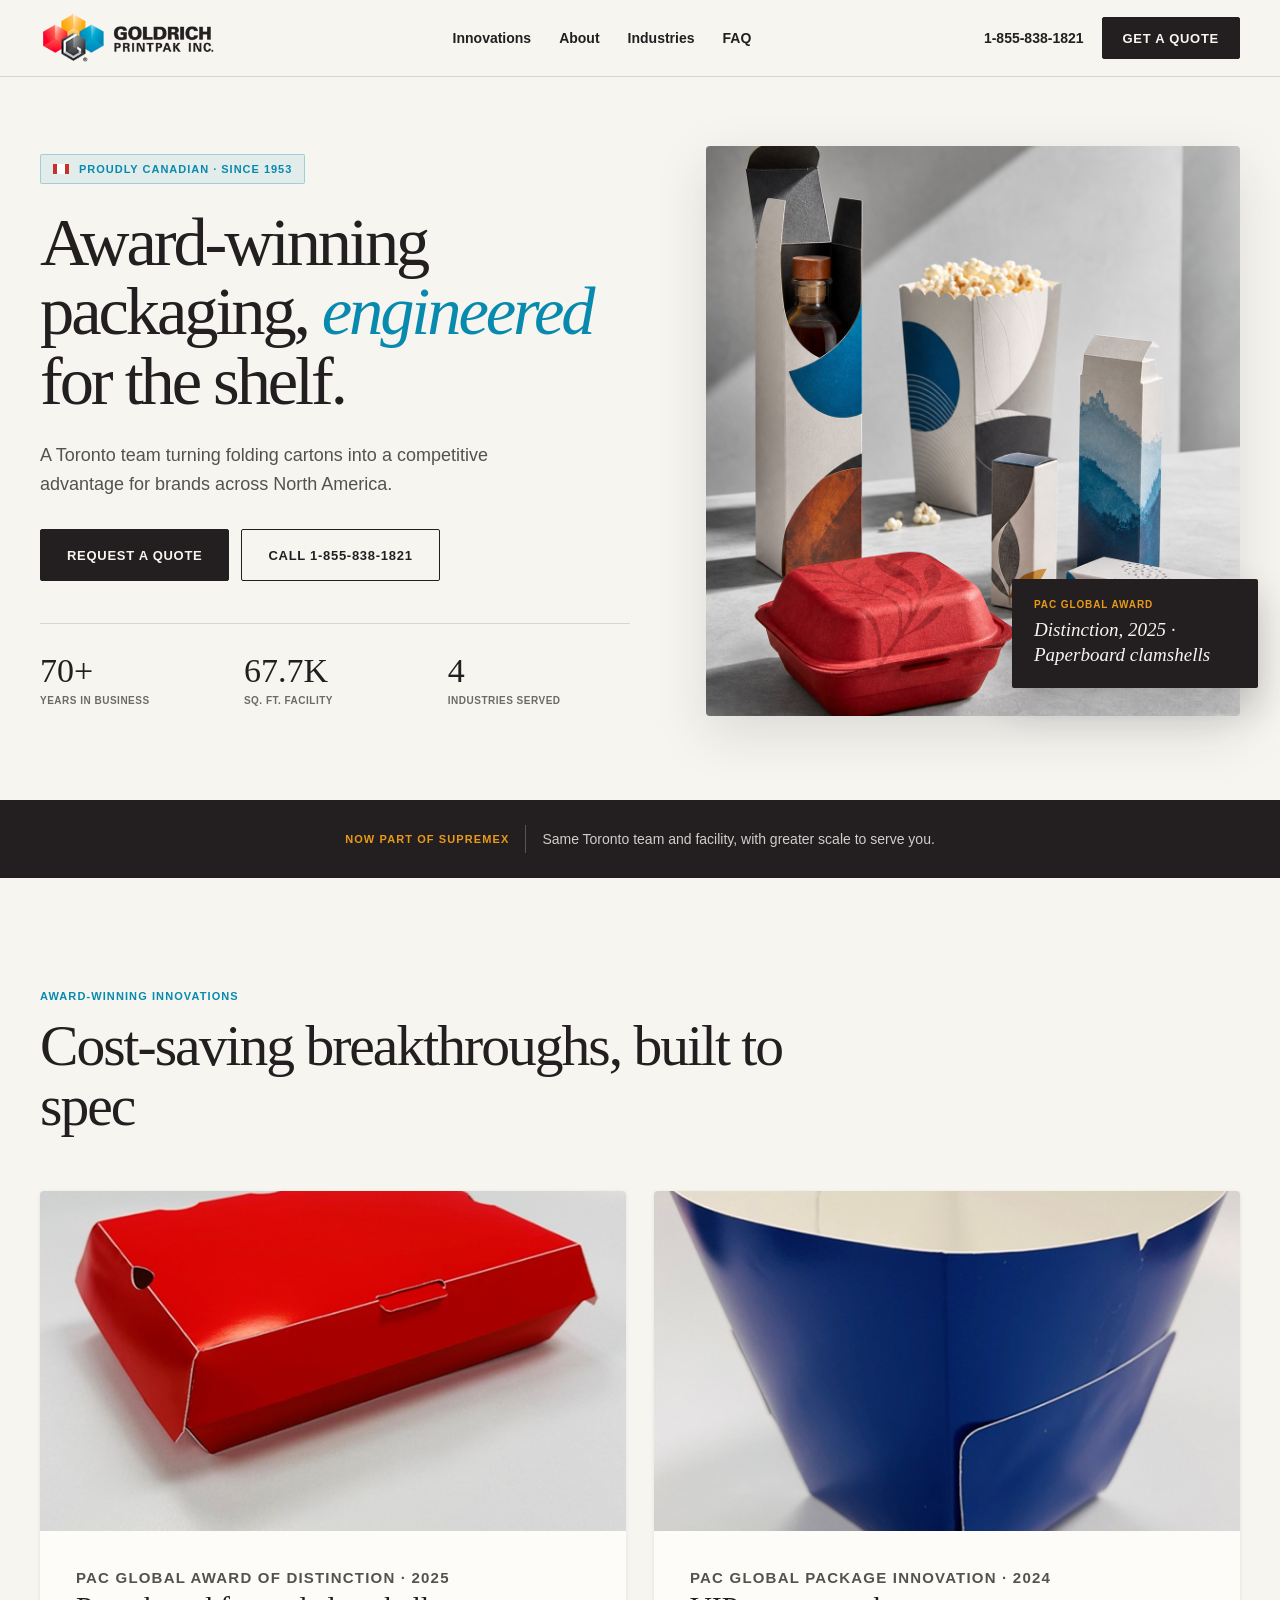
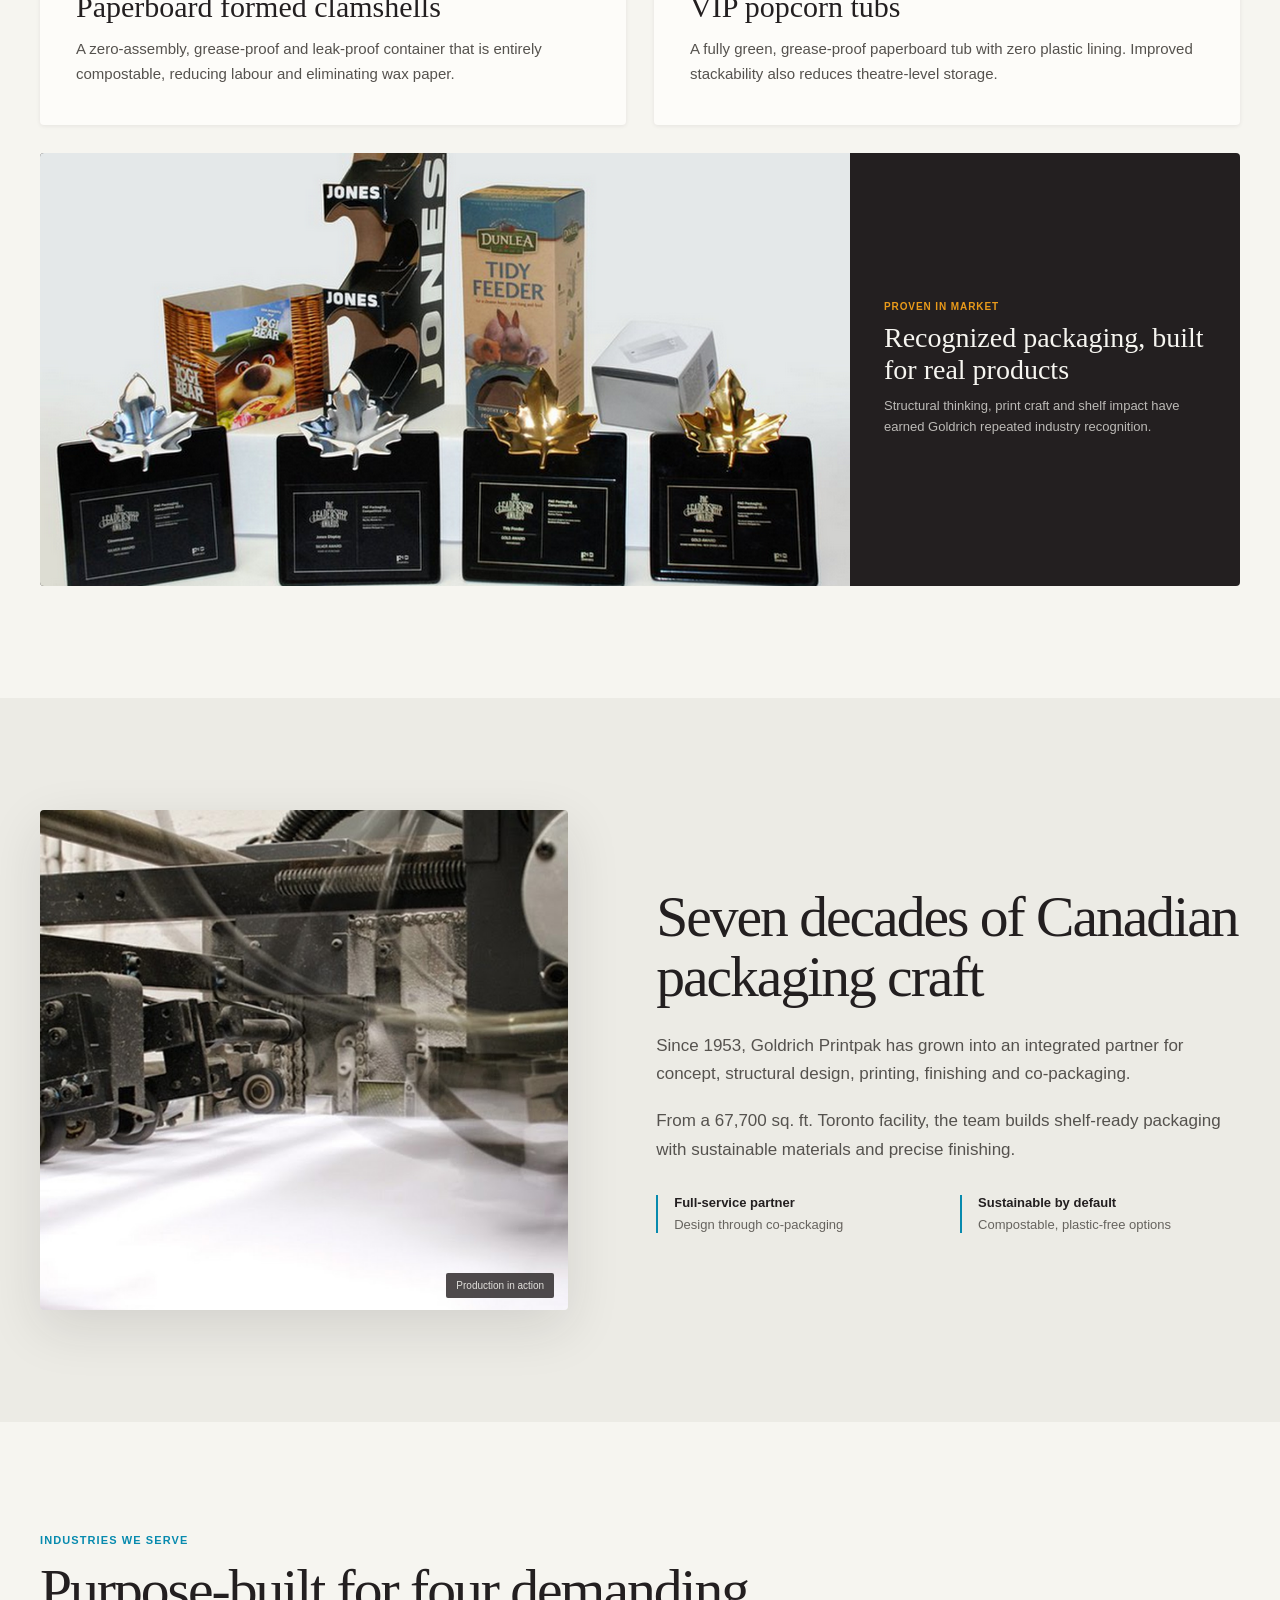
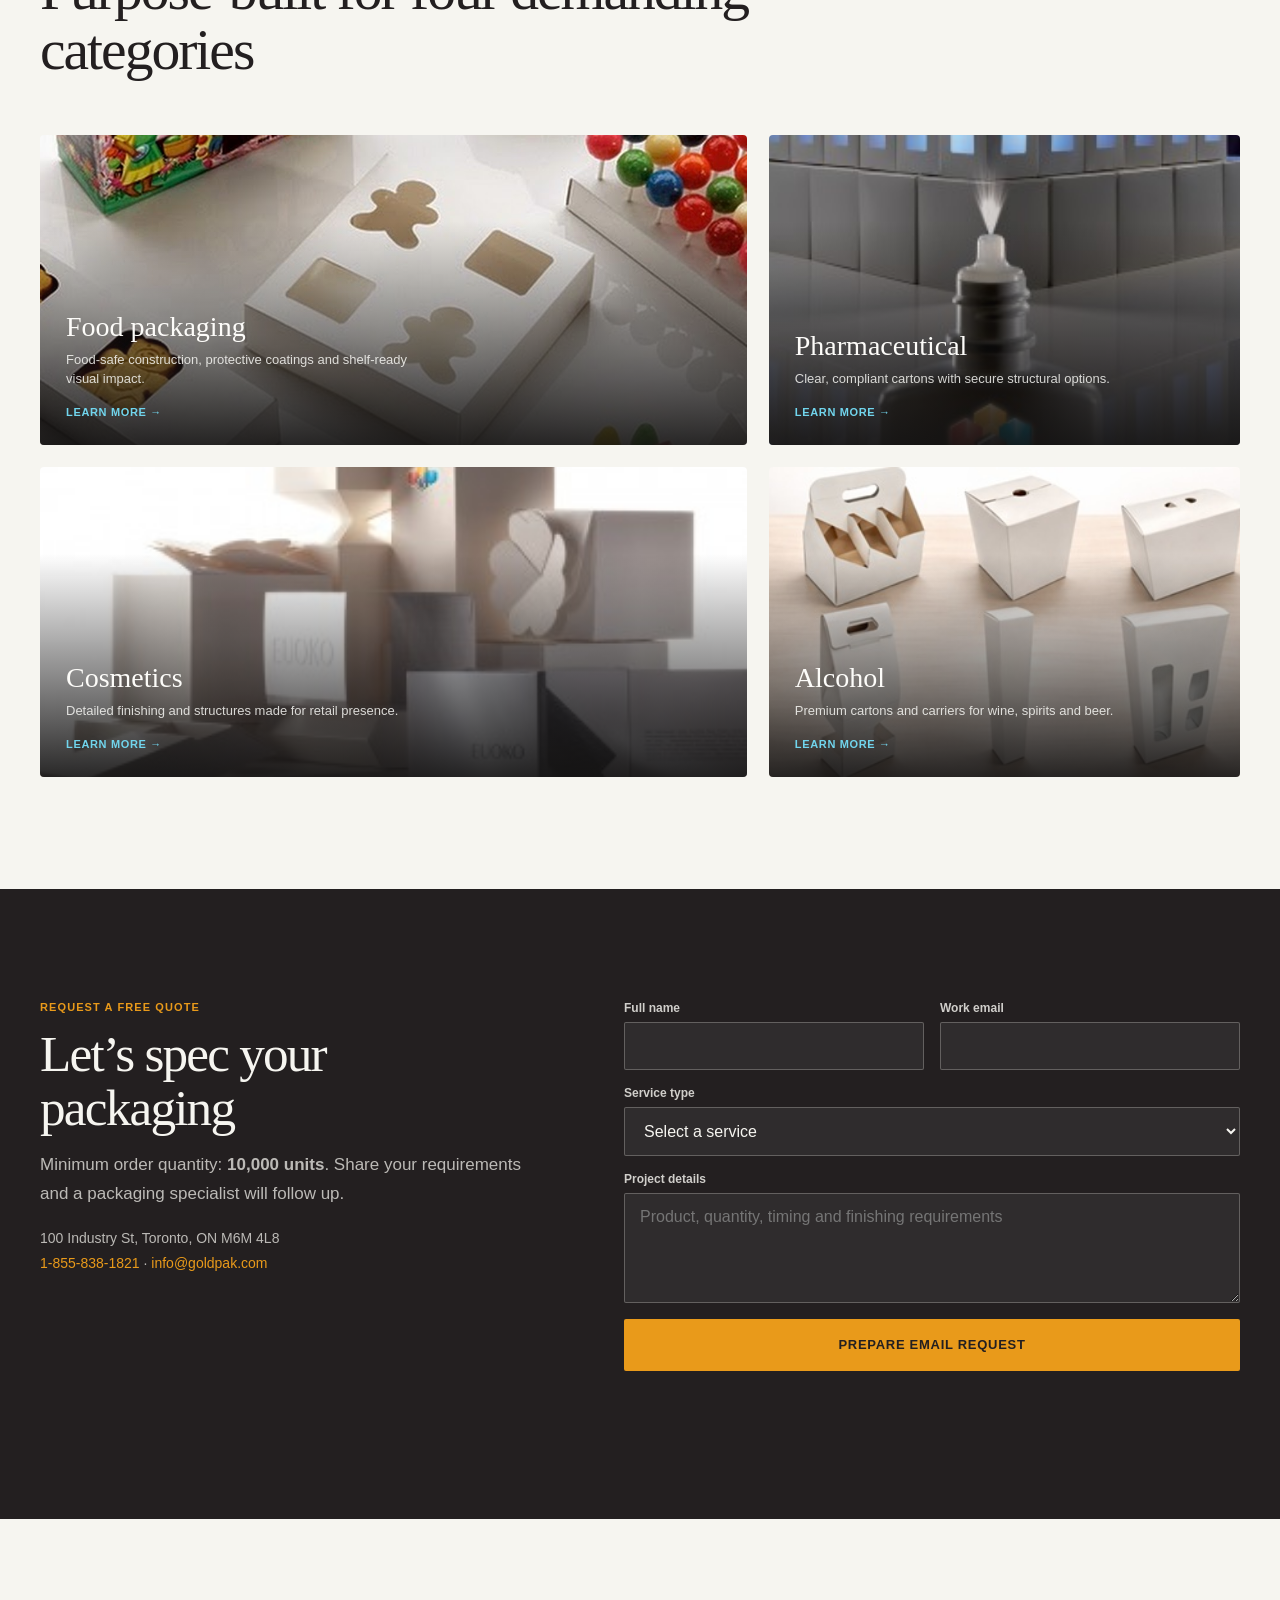
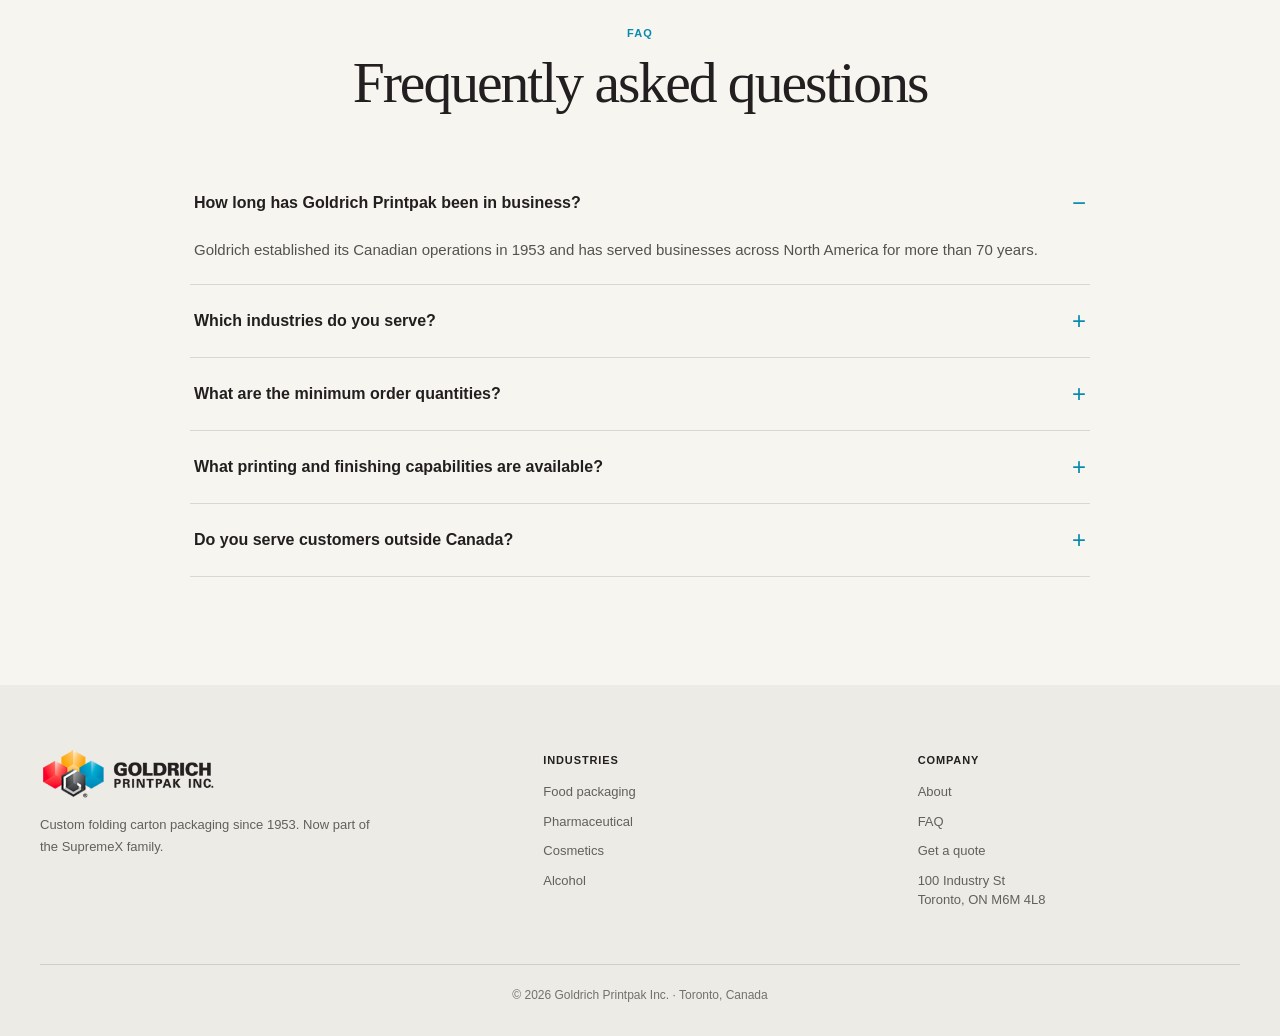
==== index.html @ 90c49a77 "Launch Goldrich Printpak site" ====
<!doctype html>
<html lang="en">
<head>
  <meta charset="utf-8">
  <meta name="viewport" content="width=device-width, initial-scale=1">
  <meta name="description" content="Goldrich Printpak creates award-winning custom folding carton packaging for food, pharmaceutical, cosmetics and alcohol brands across North America.">
  <meta name="theme-color" content="#f6f5f0">
  <title>Goldrich Printpak | Custom Folding Carton Packaging</title>
  <style>
    :root{--ink:#231f20;--muted:#55524e;--paper:#f6f5f0;--soft:#ecebe5;--white:#fdfcf9;--cyan:#078aae;--amber:#e99a1a;--line:rgba(35,31,32,.14);--max:1280px;--shadow:0 18px 54px rgba(35,31,32,.12)}
    *{box-sizing:border-box}html{scroll-behavior:smooth;scroll-padding-top:88px}body{margin:0;background:var(--paper);color:var(--ink);font-family:Arial,"Helvetica Neue",sans-serif;-webkit-font-smoothing:antialiased}body.menu-open{overflow:hidden}img{display:block;max-width:100%}a{color:inherit;text-decoration:none}button,input,select,textarea{font:inherit}::selection{background:var(--amber);color:var(--ink)}:focus-visible{outline:3px solid var(--cyan);outline-offset:3px}
    .shell{width:min(calc(100% - 80px),var(--max));margin-inline:auto}.eyebrow{margin:0 0 14px;color:var(--cyan);font-size:11px;font-weight:800;letter-spacing:.1em;text-transform:uppercase}.title{max-width:780px;margin:0;font-family:Georgia,serif;font-size:clamp(38px,4.5vw,58px);font-weight:400;letter-spacing:-.035em;line-height:1.05}.copy{max-width:64ch;color:var(--muted);font-size:17px;line-height:1.7}.btn{display:inline-flex;min-height:52px;align-items:center;justify-content:center;border:1.5px solid var(--ink);border-radius:2px;padding:0 26px;font-size:13px;font-weight:800;letter-spacing:.055em;text-transform:uppercase;transition:transform .2s,background .2s,color .2s;white-space:nowrap}.btn:hover{background:rgba(35,31,32,.06)}.btn:active{transform:translateY(1px)}.btn.dark{background:var(--ink);color:var(--paper)}.btn.dark:hover{border-color:var(--cyan);background:var(--cyan);color:var(--white)}
    .site-header{position:fixed;inset:0 0 auto;z-index:20;border-bottom:1px solid var(--line);background:rgba(246,245,240,.93);backdrop-filter:blur(12px);transform:translateY(0);transition:transform .36s cubic-bezier(.16,1,.3,1),box-shadow .25s}.site-header.hidden{transform:translateY(calc(-100% - 2px))}.site-header.scrolled{box-shadow:0 8px 26px rgba(35,31,32,.08)}.nav{height:76px;display:grid;grid-template-columns:auto 1fr auto;align-items:center;gap:34px}.logo{width:180px;height:54px;object-fit:contain;object-position:left}.links{display:flex;justify-content:center;gap:28px}.links a,.phone{font-size:14px;font-weight:700}.links a:hover{color:var(--cyan)}.actions{display:flex;align-items:center;gap:18px}.actions .btn{min-height:42px;padding-inline:20px}.menu{display:none;width:44px;height:44px;border:1px solid var(--line);background:transparent}.menu span{display:block;width:20px;height:2px;margin:4px auto;background:var(--ink)}
    .hero{min-height:760px;padding:146px 0 84px}.hero-grid{display:grid;grid-template-columns:1.05fr .95fr;align-items:center;gap:clamp(44px,6vw,84px)}.canada{display:inline-flex;align-items:center;gap:10px;margin-bottom:24px;border:1px solid rgba(7,138,174,.3);border-radius:2px;background:rgba(7,138,174,.08);padding:8px 12px;color:var(--cyan);font-size:11px;font-weight:800;letter-spacing:.09em;text-transform:uppercase}.canada:before{content:"";width:16px;height:10px;background:linear-gradient(90deg,#c9312f 0 25%,#fff 25% 75%,#c9312f 75%)}h1{max-width:700px;margin:0 0 24px;font-family:Georgia,serif;font-size:clamp(52px,5.35vw,76px);font-weight:400;letter-spacing:-.045em;line-height:1.02}h1 em{color:var(--cyan)}.hero-copy{max-width:530px;margin:0 0 30px;color:var(--muted);font-size:18px;line-height:1.62}.hero-actions{display:flex;flex-wrap:wrap;gap:12px}.stats{display:grid;grid-template-columns:repeat(3,1fr);gap:22px;margin-top:42px;padding-top:28px;border-top:1px solid var(--line)}.stat strong{display:block;font-family:Georgia,serif;font-size:34px;font-weight:400}.stat span{color:#6d6a64;font-size:10px;font-weight:700;letter-spacing:.05em;text-transform:uppercase}.hero-visual{position:relative}.hero-visual>img{width:100%;height:570px;border-radius:4px;object-fit:cover;box-shadow:var(--shadow)}.award{position:absolute;right:-18px;bottom:28px;max-width:246px;border-radius:2px;background:var(--ink);padding:20px 22px;color:var(--paper);box-shadow:0 18px 38px rgba(35,31,32,.24)}.award small{display:block;margin-bottom:7px;color:var(--amber);font-size:10px;font-weight:800;letter-spacing:.09em;text-transform:uppercase}.award p{margin:0;font-family:Georgia,serif;font-size:19px;font-style:italic;line-height:1.35}
    .family{background:var(--ink);color:var(--paper)}.family .shell{min-height:78px;display:flex;align-items:center;justify-content:center;gap:16px;text-align:center}.family strong{color:var(--amber);font-size:11px;letter-spacing:.1em;text-transform:uppercase}.family p{margin:0;color:rgba(246,245,240,.82);font-size:14px}.divider{width:1px;height:28px;background:rgba(246,245,240,.25)}
    .section{padding:112px 0}.intro{margin-bottom:54px}.cards{display:grid;grid-template-columns:repeat(2,1fr);gap:28px}.card{overflow:hidden;border-radius:4px;background:var(--white);box-shadow:0 1px 4px rgba(35,31,32,.08)}.card>img{width:100%;height:340px;object-fit:cover;transition:transform .65s cubic-bezier(.16,1,.3,1)}.card:hover>img{transform:scale(1.025)}.card-body{padding:34px 36px 38px}.award-label{margin:0 0 10px;color:#a7620a;font-size:10px;font-weight:800;letter-spacing:.08em;text-transform:uppercase}.card h3{margin:0 0 12px;font-family:Georgia,serif;font-size:30px;font-weight:400}.card p{margin:0;color:var(--muted);font-size:15px;line-height:1.68}.proof{display:grid;grid-template-columns:1.35fr .65fr;min-height:270px;margin-top:28px;overflow:hidden;border-radius:4px;background:var(--ink);color:var(--paper)}.proof img{width:100%;height:100%;min-height:270px;object-fit:cover}.proof-copy{display:flex;flex-direction:column;justify-content:center;padding:34px}.proof small{margin-bottom:10px;color:var(--amber);font-size:10px;font-weight:800;letter-spacing:.09em;text-transform:uppercase}.proof h3{margin:0 0 10px;font-family:Georgia,serif;font-size:28px;font-weight:400;line-height:1.14}.proof p{margin:0;color:rgba(246,245,240,.72);font-size:13px;line-height:1.6}
    .about{background:var(--soft)}.about-grid{display:grid;grid-template-columns:.95fr 1.05fr;align-items:center;gap:clamp(50px,7vw,88px)}figure{position:relative;margin:0}figure img{width:100%;height:500px;border-radius:4px;object-fit:cover;box-shadow:var(--shadow)}figcaption{position:absolute;right:14px;bottom:12px;border-radius:2px;background:rgba(35,31,32,.8);padding:7px 10px;color:rgba(246,245,240,.88);font-size:10px}.about-copy .title{margin-bottom:24px}.about-copy p{margin:0 0 18px}.points{display:grid;grid-template-columns:repeat(2,1fr);gap:24px;margin-top:30px}.point{border-left:2px solid var(--cyan);padding-left:16px}.point strong{display:block;margin-bottom:5px;font-size:13px}.point span{color:#66635e;font-size:13px}
    .industry-grid{display:grid;grid-template-columns:1.2fr .8fr;grid-auto-rows:310px;gap:22px}.industry{position:relative;overflow:hidden;border-radius:4px;background:var(--ink);color:var(--white)}.industry img{width:100%;height:100%;object-fit:cover;transition:transform .7s cubic-bezier(.16,1,.3,1)}.industry:after{content:"";position:absolute;inset:0;background:linear-gradient(180deg,transparent 28%,rgba(20,19,19,.91))}.industry:hover img{transform:scale(1.04)}.industry-text{position:absolute;z-index:1;right:26px;bottom:25px;left:26px}.industry h3{margin:0 0 7px;font-family:Georgia,serif;font-size:28px;font-weight:400}.industry p{max-width:48ch;margin:0 0 13px;color:rgba(253,252,249,.82);font-size:13px;line-height:1.5}.industry a{color:#71d5ed;font-size:11px;font-weight:800;letter-spacing:.06em;text-transform:uppercase}
    .quote{background:var(--ink);color:var(--paper)}.quote-grid{display:grid;grid-template-columns:.88fr 1.12fr;gap:clamp(52px,8vw,100px)}.quote .eyebrow{color:var(--amber)}.quote .title{font-size:clamp(38px,4vw,52px)}.quote .copy{color:rgba(246,245,240,.72)}.contact{color:rgba(246,245,240,.72);font-size:14px;line-height:1.8}.contact a{color:var(--amber)}.form{display:grid;grid-template-columns:repeat(2,1fr);gap:16px}.field{display:flex;flex-direction:column;gap:7px}.full{grid-column:1/-1}.field label{color:rgba(246,245,240,.82);font-size:12px;font-weight:700}.field input,.field select,.field textarea{width:100%;border:1px solid rgba(246,245,240,.26);border-radius:2px;background:rgba(246,245,240,.06);padding:14px 15px;color:var(--paper)}.field option{color:var(--ink)}.field textarea{min-height:110px;resize:vertical}.submit{grid-column:1/-1;border:0;background:var(--amber);color:var(--ink);cursor:pointer}.status{grid-column:1/-1;min-height:20px;margin:0;color:#8ddcf0;font-size:13px}
    .faq{max-width:900px;padding:108px 0}.faq .intro{text-align:center}.faq .title{margin-inline:auto}details{border-bottom:1px solid var(--line)}summary{display:flex;align-items:center;justify-content:space-between;gap:20px;padding:22px 4px;font-size:16px;font-weight:700;cursor:pointer;list-style:none}summary::-webkit-details-marker{display:none}summary:after{content:"+";color:var(--cyan);font-size:24px;font-weight:400}details[open] summary:after{content:"−"}details p{margin:-2px 0 22px;padding:0 44px 0 4px;color:var(--muted);font-size:15px;line-height:1.68}
    footer{background:var(--soft);padding:62px 0 34px}.footer-grid{display:grid;grid-template-columns:1.4fr 1fr 1fr;gap:52px;margin-bottom:44px}.footer-brand img{width:180px;height:54px;object-fit:contain;object-position:left}.footer-brand p{max-width:340px;color:#62605b;font-size:13px;line-height:1.65}.footer-col h3{margin:7px 0 16px;font-size:11px;letter-spacing:.08em;text-transform:uppercase}.footer-col a,.footer-col address{display:block;margin-bottom:10px;color:#62605b;font-size:13px;font-style:normal;line-height:1.5}.copyright{border-top:1px solid var(--line);padding-top:23px;color:#74716b;font-size:12px;text-align:center}
    @media(max-width:1020px){.shell{width:min(calc(100% - 48px),var(--max))}.phone{display:none}.hero-grid{grid-template-columns:1fr 1fr;gap:34px}}
    @media(max-width:780px){.shell{width:min(calc(100% - 32px),var(--max))}.nav{height:68px;grid-template-columns:1fr auto}.logo{width:148px;height:46px}.menu{display:block}.actions .btn{display:none}.links{position:fixed;inset:68px 0 auto;display:grid;gap:0;border-bottom:1px solid var(--line);background:var(--paper);padding:10px 16px 20px;opacity:0;pointer-events:none;transform:translateY(-12px);transition:.25s}.menu-open .links{opacity:1;pointer-events:auto;transform:none}.links a{border-bottom:1px solid var(--line);padding:17px 4px}.hero{min-height:0;padding:112px 0 72px}.hero-grid,.about-grid,.quote-grid{grid-template-columns:1fr}.hero-visual>img{height:520px}.award{right:-4px}.family .shell{align-items:flex-start;flex-direction:column;padding-block:22px;text-align:left}.divider{width:56px;height:1px}.section{padding:84px 0}.cards,.proof{grid-template-columns:1fr}.proof img{max-height:330px}.industry-grid{grid-template-columns:1fr;grid-auto-rows:320px}.form{grid-template-columns:1fr}.field,.full,.submit,.status{grid-column:1}.footer-grid{grid-template-columns:1fr 1fr}.footer-brand{grid-column:1/-1}}
    @media(max-width:520px){h1{font-size:47px}.hero-actions .btn{width:100%}.stats{gap:10px}.stat strong{font-size:28px}.stat span{font-size:9px}.hero-visual>img{height:430px}.award{left:14px;max-width:238px}.card>img{height:260px}.card-body{padding:28px 24px 32px}.points{grid-template-columns:1fr}figure img{height:350px}.footer-grid{grid-template-columns:1fr}.footer-brand{grid-column:auto}}
    @media(prefers-reduced-motion:reduce){html{scroll-behavior:auto}*,*:before,*:after{transition-duration:.01ms!important}}
  </style>
</head>
<body>
  <header class="site-header" id="header"><div class="shell nav"><a href="#top" aria-label="Goldrich Printpak home"><img class="logo" src="assets/logo.jpg" alt="Goldrich Printpak Inc." width="300" height="90"></a><nav class="links" aria-label="Primary"><a href="#innovations">Innovations</a><a href="#about">About</a><a href="#industries">Industries</a><a href="#faq">FAQ</a></nav><div class="actions"><a class="phone" href="tel:18558381821">1-855-838-1821</a><a class="btn dark" href="#quote">Get a quote</a><button class="menu" type="button" aria-label="Open navigation" aria-expanded="false"><span></span><span></span><span></span></button></div></div></header>
  <main id="top">
    <section class="hero"><div class="shell hero-grid"><div><div class="canada">Proudly Canadian · Since 1953</div><h1>Award-winning packaging, <em>engineered</em> for the shelf.</h1><p class="hero-copy">A Toronto team turning folding cartons into a competitive advantage for brands across North America.</p><div class="hero-actions"><a class="btn dark" href="#quote">Request a quote</a><a class="btn" href="tel:18558381821">Call 1-855-838-1821</a></div><div class="stats"><div class="stat"><strong>70+</strong><span>Years in business</span></div><div class="stat"><strong>67.7K</strong><span>Sq. ft. facility</span></div><div class="stat"><strong>4</strong><span>Industries served</span></div></div></div><div class="hero-visual"><img src="assets/hero-packaging.png" alt="Custom food, pharmaceutical, cosmetics and beverage cartons" width="1122" height="1402" fetchpriority="high"><div class="award"><small>PAC Global Award</small><p>Distinction, 2025 · Paperboard clamshells</p></div></div></div></section>
    <section class="family"><div class="shell"><strong>Now part of SupremeX</strong><span class="divider"></span><p>Same Toronto team and facility, with greater scale to serve you.</p></div></section>
    <section class="section" id="innovations"><div class="shell"><div class="intro"><p class="eyebrow">Award-winning innovations</p><h2 class="title">Cost-saving breakthroughs, built to spec</h2></div><div class="cards"><article class="card"><img src="assets/chicken.jpg" alt="Goldrich red compostable formed paperboard food clamshell" width="640" height="555" loading="lazy"><div class="card-body"><p class="award-label">PAC Global Award of Distinction · 2025</p><h3>Paperboard formed clamshells</h3><p>A zero-assembly, grease-proof and leak-proof container that is entirely compostable, reducing labour and eliminating wax paper.</p></div></article><article class="card"><img src="assets/popcorn.jpg" alt="Goldrich VIP paperboard popcorn tubs" width="640" height="552" loading="lazy"><div class="card-body"><p class="award-label">PAC Global Package Innovation · 2024</p><h3>VIP popcorn tubs</h3><p>A fully green, grease-proof paperboard tub with zero plastic lining. Improved stackability also reduces theatre-level storage.</p></div></article></div><div class="proof"><img src="assets/awards-showcase.png" alt="Goldrich packaging displayed behind four packaging awards" width="1200" height="642" loading="lazy"><div class="proof-copy"><small>Proven in market</small><h3>Recognized packaging, built for real products</h3><p>Structural thinking, print craft and shelf impact have earned Goldrich repeated industry recognition.</p></div></div></div></section>
    <section class="section about" id="about"><div class="shell about-grid"><figure><img src="assets/real-press.png" alt="Goldrich equipment feeding paperboard through the press" width="1200" height="1301" loading="lazy"><figcaption>Production in action</figcaption></figure><div class="about-copy"><h2 class="title">Seven decades of Canadian packaging craft</h2><p class="copy">Since 1953, Goldrich Printpak has grown into an integrated partner for concept, structural design, printing, finishing and co-packaging.</p><p class="copy">From a 67,700 sq. ft. Toronto facility, the team builds shelf-ready packaging with sustainable materials and precise finishing.</p><div class="points"><div class="point"><strong>Full-service partner</strong><span>Design through co-packaging</span></div><div class="point"><strong>Sustainable by default</strong><span>Compostable, plastic-free options</span></div></div></div></div></section>
    <section class="section" id="industries"><div class="shell"><div class="intro"><p class="eyebrow">Industries we serve</p><h2 class="title">Purpose-built for four demanding categories</h2></div><div class="industry-grid"><article class="industry"><img src="assets/food-showcase.png" alt="Goldrich confectionery and specialty food cartons" width="1200" height="1301" loading="lazy"><div class="industry-text"><h3>Food packaging</h3><p>Food-safe construction, protective coatings and shelf-ready visual impact.</p><a href="https://www.goldpak.com/food_packaging.php">Learn more →</a></div></article><article class="industry"><img src="assets/pharmaceutical_packaging.jpg" alt="Goldrich pharmaceutical cartons" width="330" height="172" loading="lazy"><div class="industry-text"><h3>Pharmaceutical</h3><p>Clear, compliant cartons with secure structural options.</p><a href="https://www.goldpak.com/pharma_packaging.php">Learn more →</a></div></article><article class="industry"><img src="assets/cosmetics_packaging.jpg" alt="Goldrich cosmetics packaging" width="330" height="172" loading="lazy"><div class="industry-text"><h3>Cosmetics</h3><p>Detailed finishing and structures made for retail presence.</p><a href="https://www.goldpak.com/cosmetics_packaging.php">Learn more →</a></div></article><article class="industry"><img src="assets/alcohol_packaging.jpg" alt="Goldrich alcohol and spirits packaging" width="474" height="242" loading="lazy"><div class="industry-text"><h3>Alcohol</h3><p>Premium cartons and carriers for wine, spirits and beer.</p><a href="https://www.goldpak.com/alcohol_packaging.php">Learn more →</a></div></article></div></div></section>
    <section class="section quote" id="quote"><div class="shell quote-grid"><div><p class="eyebrow">Request a free quote</p><h2 class="title">Let’s spec your packaging</h2><p class="copy">Minimum order quantity: <strong>10,000 units</strong>. Share your requirements and a packaging specialist will follow up.</p><div class="contact">100 Industry St, Toronto, ON M6M 4L8<br><a href="tel:18558381821">1-855-838-1821</a> · <a href="mailto:info@goldpak.com">info@goldpak.com</a></div></div><form class="form" id="quote-form"><div class="field"><label for="name">Full name</label><input id="name" name="name" autocomplete="name" required></div><div class="field"><label for="email">Work email</label><input id="email" name="email" type="email" autocomplete="email" required></div><div class="field full"><label for="service">Service type</label><select id="service" name="service" required><option value="">Select a service</option><option>Food packaging</option><option>Pharmaceutical packaging</option><option>Cosmetics packaging</option><option>Alcohol packaging</option><option>Custom packaging</option></select></div><div class="field full"><label for="message">Project details</label><textarea id="message" name="message" placeholder="Product, quantity, timing and finishing requirements"></textarea></div><button class="btn submit" type="submit">Prepare email request</button><p class="status" id="status" role="status" aria-live="polite"></p></form></div></section>
    <section class="shell faq" id="faq"><div class="intro"><p class="eyebrow">FAQ</p><h2 class="title">Frequently asked questions</h2></div><details open><summary>How long has Goldrich Printpak been in business?</summary><p>Goldrich established its Canadian operations in 1953 and has served businesses across North America for more than 70 years.</p></details><details><summary>Which industries do you serve?</summary><p>The team specializes in food, pharmaceutical, cosmetics and alcohol packaging, along with custom printing and folding-carton projects.</p></details><details><summary>What are the minimum order quantities?</summary><p>The minimum order quantity is 10,000 units, allowing cost-effective custom production while maintaining high quality.</p></details><details><summary>What printing and finishing capabilities are available?</summary><p>Capabilities include offset and digital printing, specialty finishes, embossing, foil stamping and custom die-cutting.</p></details><details><summary>Do you serve customers outside Canada?</summary><p>Yes. Goldrich is based in Toronto and serves clients throughout North America.</p></details></section>
  </main>
  <footer><div class="shell"><div class="footer-grid"><div class="footer-brand"><img src="assets/logo.jpg" alt="Goldrich Printpak Inc." width="300" height="90"><p>Custom folding carton packaging since 1953. Now part of the SupremeX family.</p></div><div class="footer-col"><h3>Industries</h3><a href="#industries">Food packaging</a><a href="#industries">Pharmaceutical</a><a href="#industries">Cosmetics</a><a href="#industries">Alcohol</a></div><div class="footer-col"><h3>Company</h3><a href="#about">About</a><a href="#faq">FAQ</a><a href="#quote">Get a quote</a><address>100 Industry St<br>Toronto, ON M6M 4L8</address></div></div><div class="copyright">© <span id="year"></span> Goldrich Printpak Inc. · Toronto, Canada</div></div></footer>
  <script>
    const header=document.querySelector('#header'),menu=document.querySelector('.menu'),reduced=matchMedia('(prefers-reduced-motion: reduce)').matches;let touchY=0;
    function show(){header.classList.remove('hidden')}function hide(){if(!document.body.classList.contains('menu-open')&&!reduced)header.classList.add('hidden')}function direction(d){header.classList.toggle('scrolled',document.documentElement.scrollTop>12);if(document.documentElement.scrollTop<80||d<0)show();else if(d>0)hide()}
    addEventListener('wheel',e=>direction(e.deltaY),{passive:true});addEventListener('touchstart',e=>touchY=e.touches[0].clientY,{passive:true});addEventListener('touchmove',e=>{const y=e.touches[0].clientY;direction(touchY-y);touchY=y},{passive:true});addEventListener('keydown',e=>{if(['ArrowUp','PageUp','Home'].includes(e.key))direction(-1);if(['ArrowDown','PageDown','End',' '].includes(e.key))direction(1)});
    menu.addEventListener('click',()=>{const open=document.body.classList.toggle('menu-open');menu.setAttribute('aria-expanded',String(open));menu.setAttribute('aria-label',open?'Close navigation':'Open navigation');show()});document.querySelectorAll('.links a').forEach(a=>a.addEventListener('click',()=>{document.body.classList.remove('menu-open');menu.setAttribute('aria-expanded','false')}));
    document.querySelector('#quote-form').addEventListener('submit',e=>{e.preventDefault();const d=new FormData(e.currentTarget),subject=encodeURIComponent(`Packaging quote request · ${d.get('service')}`),body=encodeURIComponent(`Name: ${d.get('name')}\nEmail: ${d.get('email')}\nService: ${d.get('service')}\n\nProject details:\n${d.get('message')||'Not provided'}`);document.querySelector('#status').textContent='Opening your email app with the request details…';location.href=`mailto:info@goldpak.com?subject=${subject}&body=${body}`});document.querySelector('#year').textContent=new Date().getFullYear();
  </script>
</body>
</html>
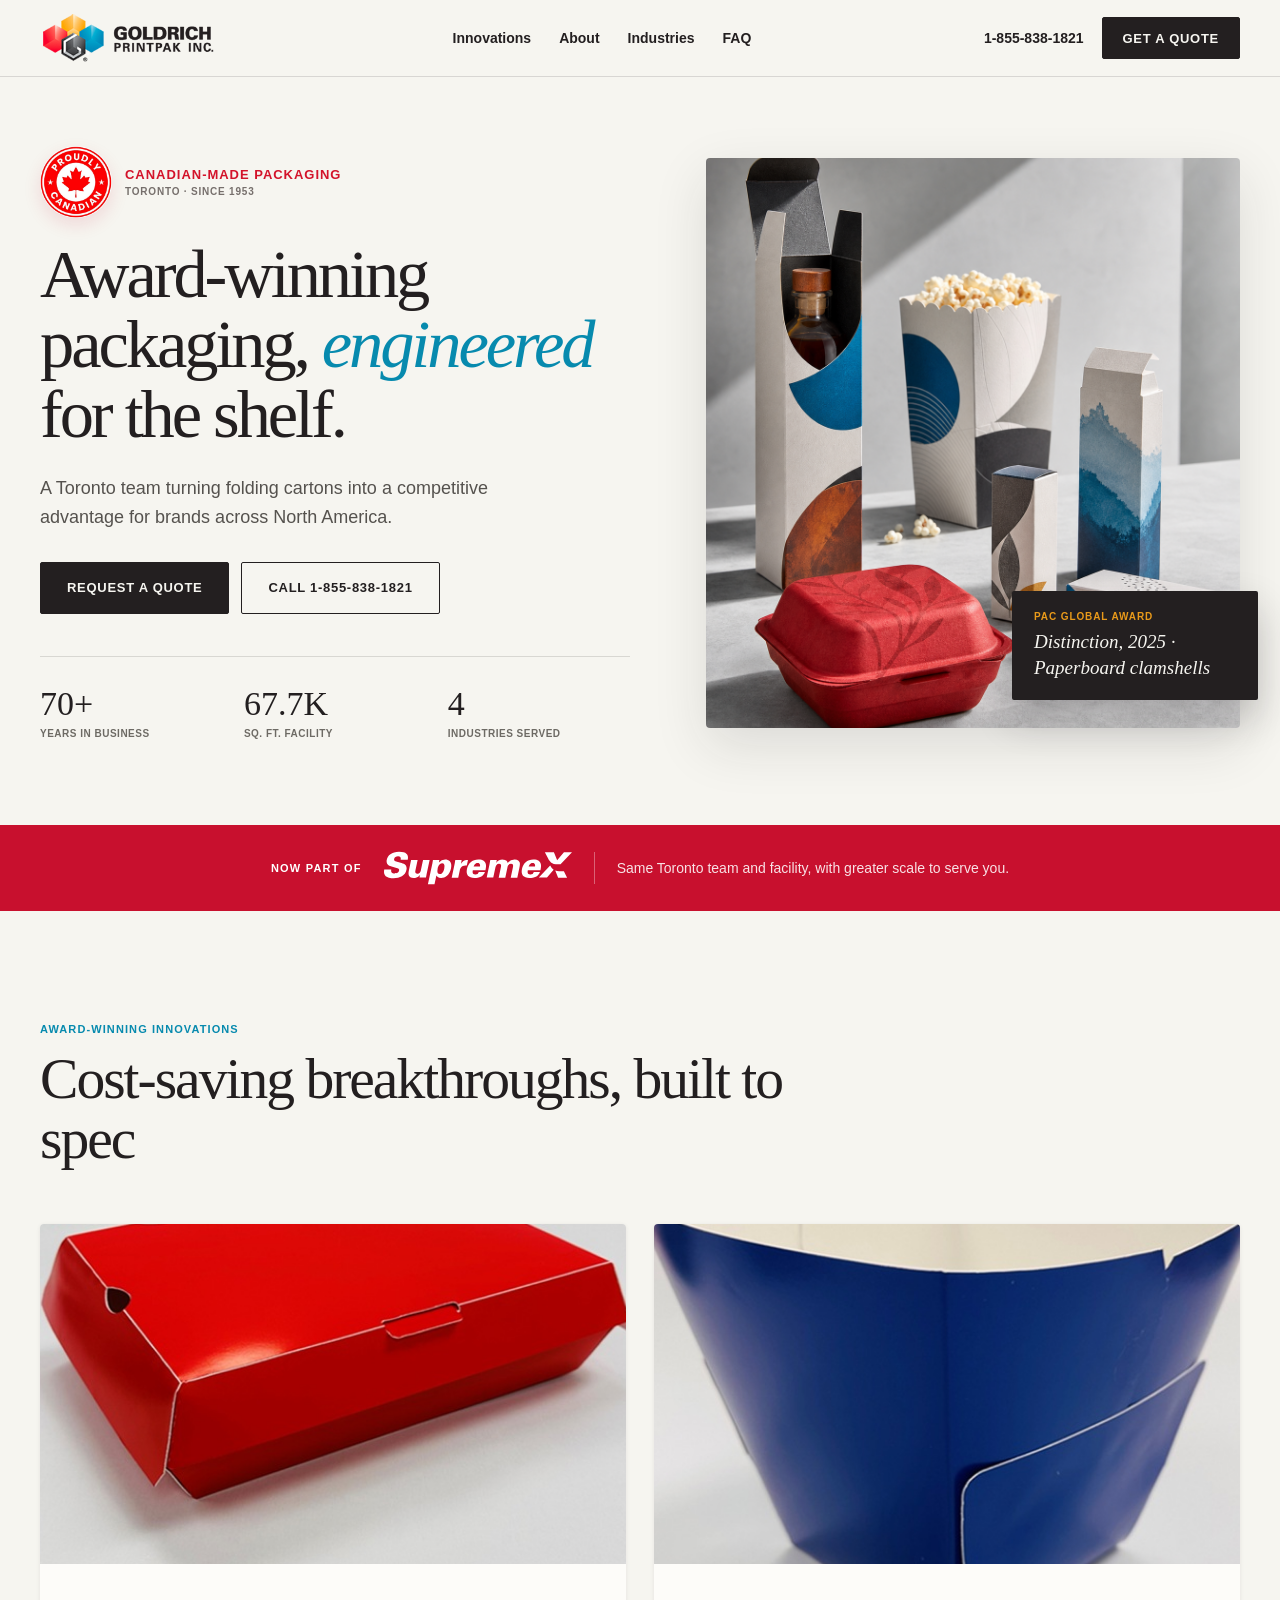
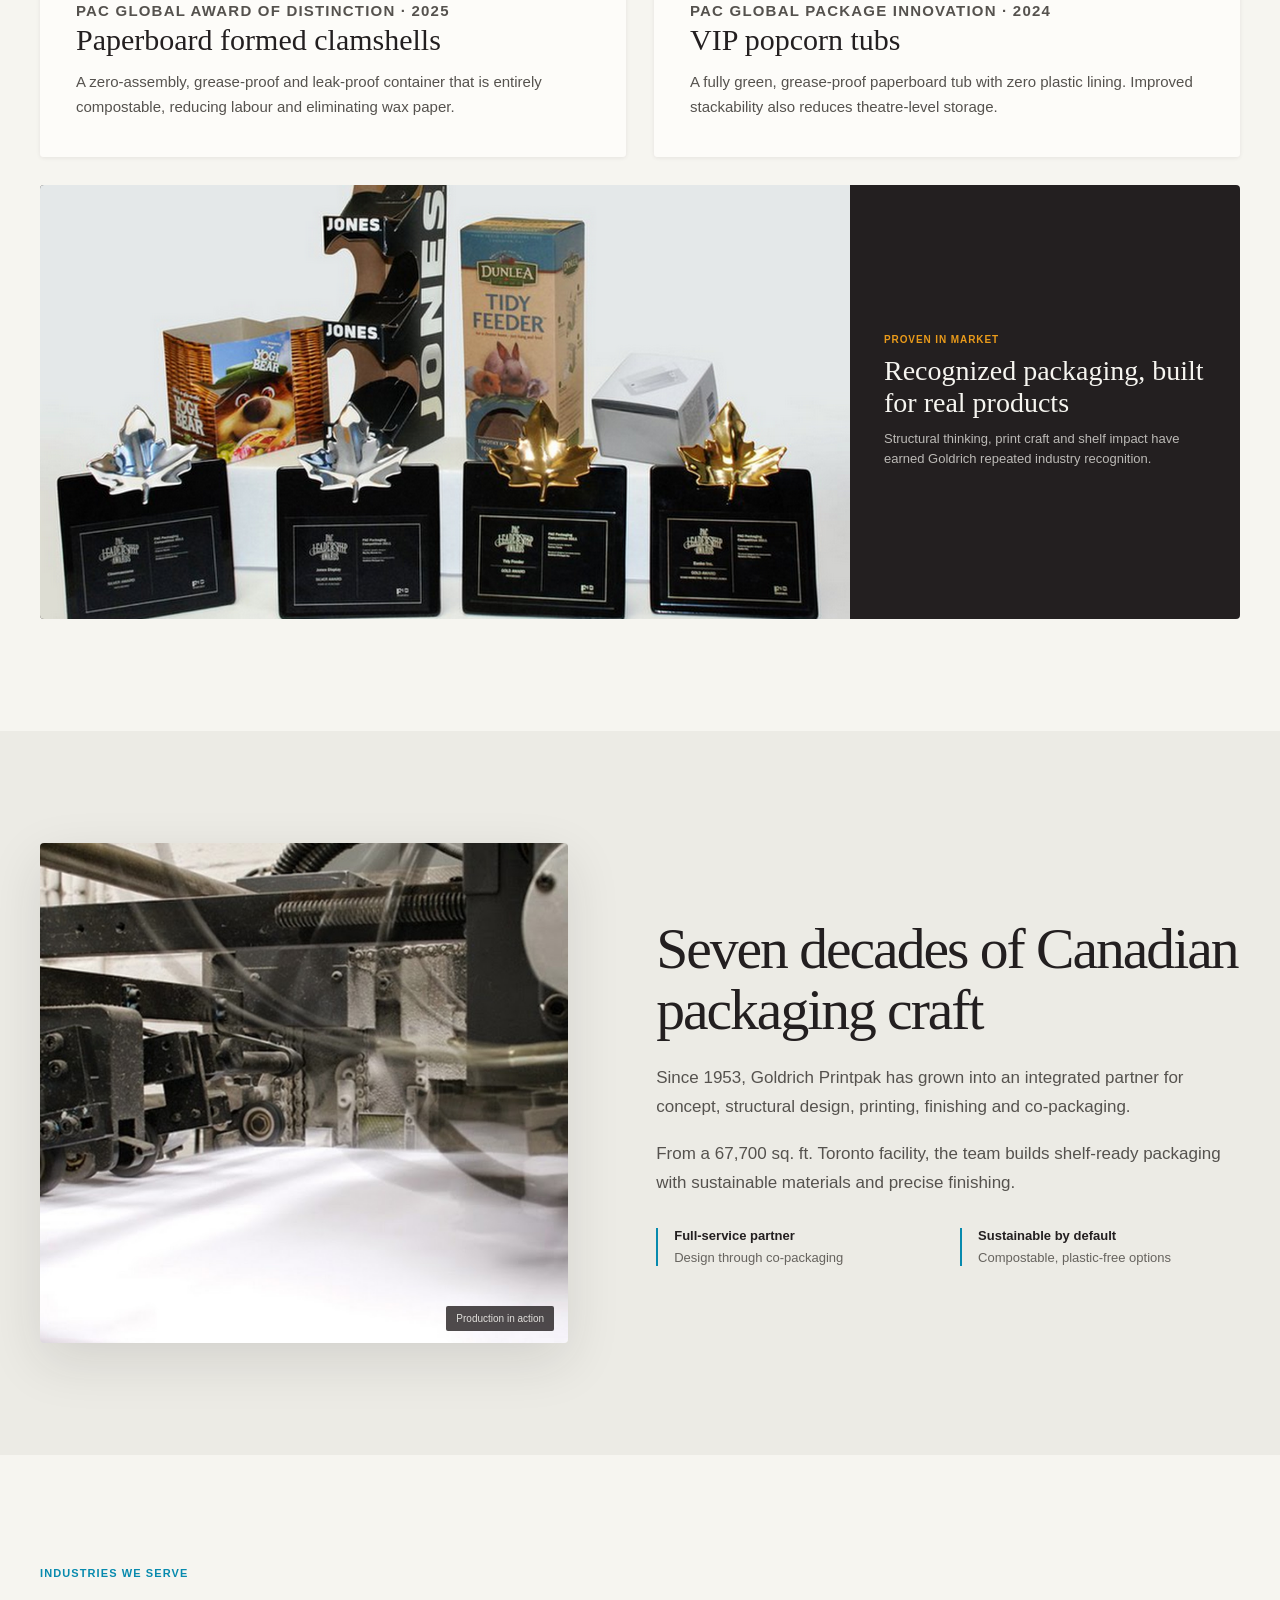
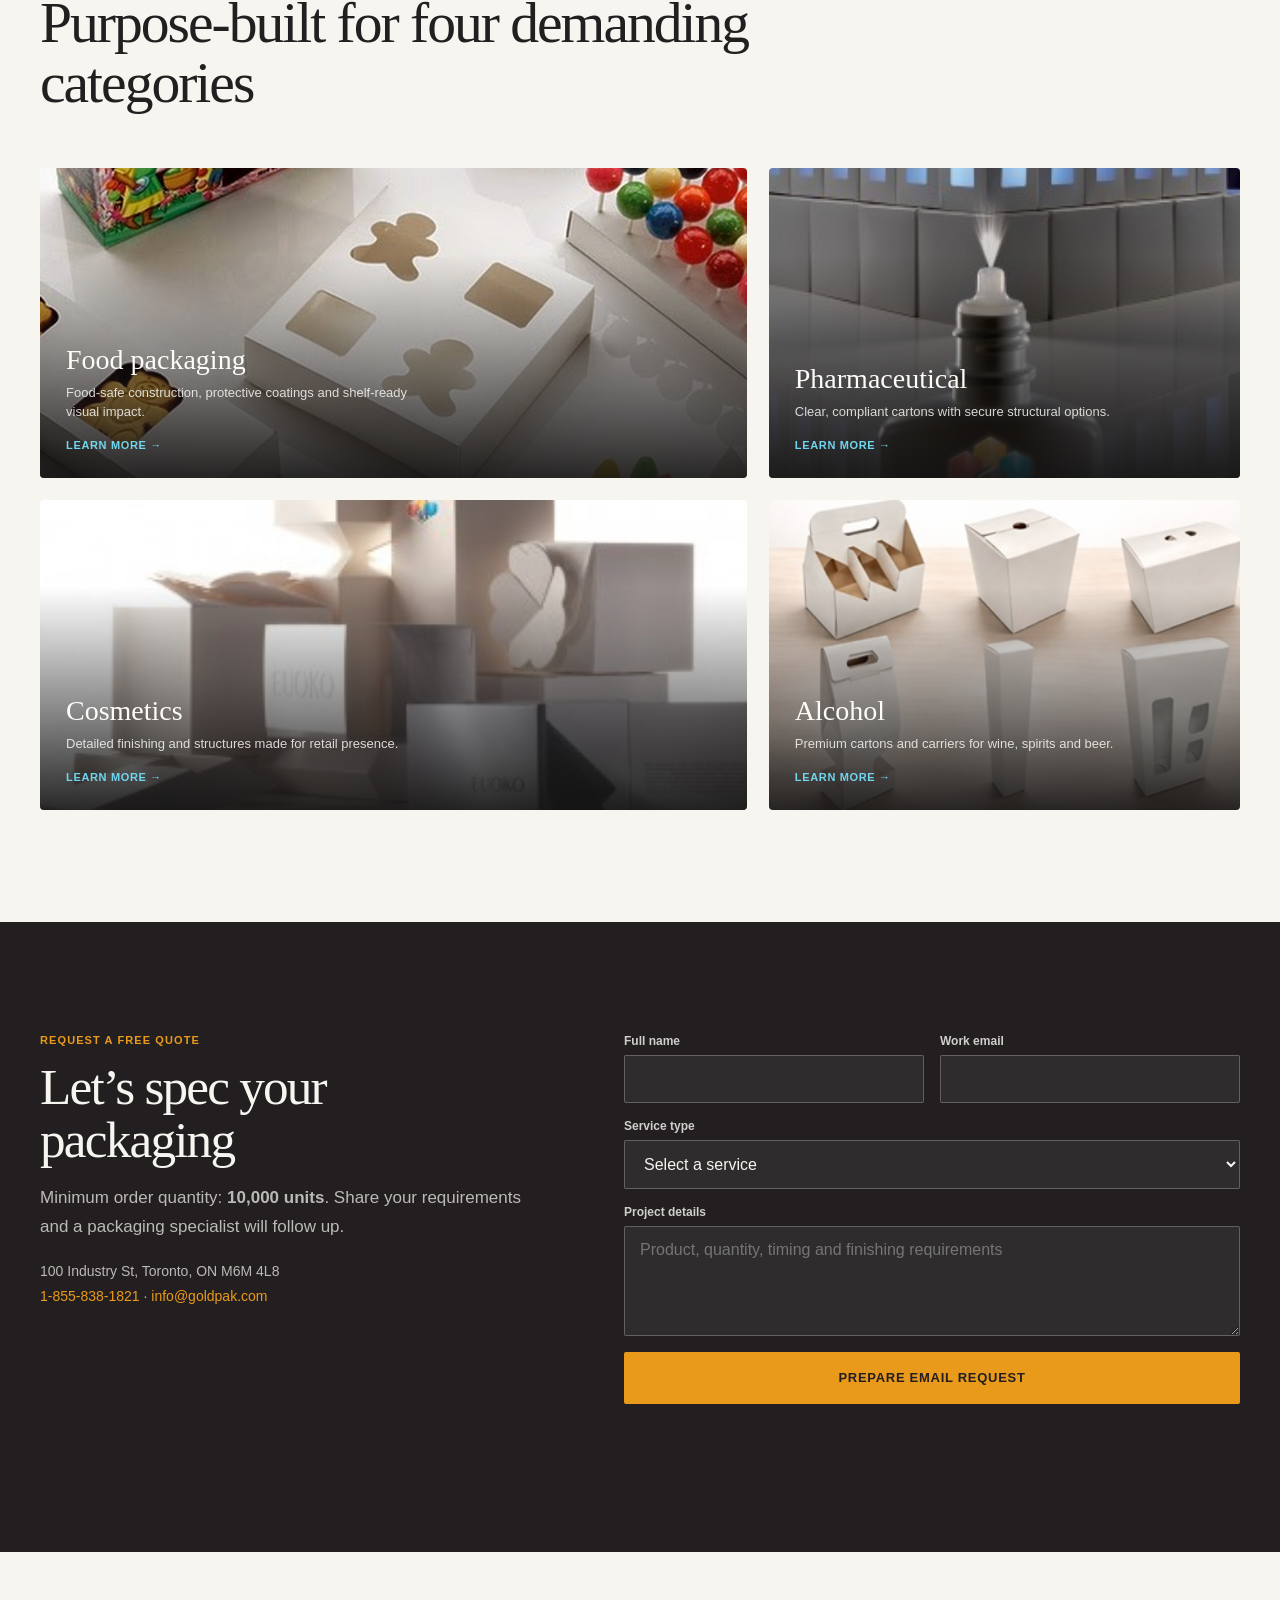
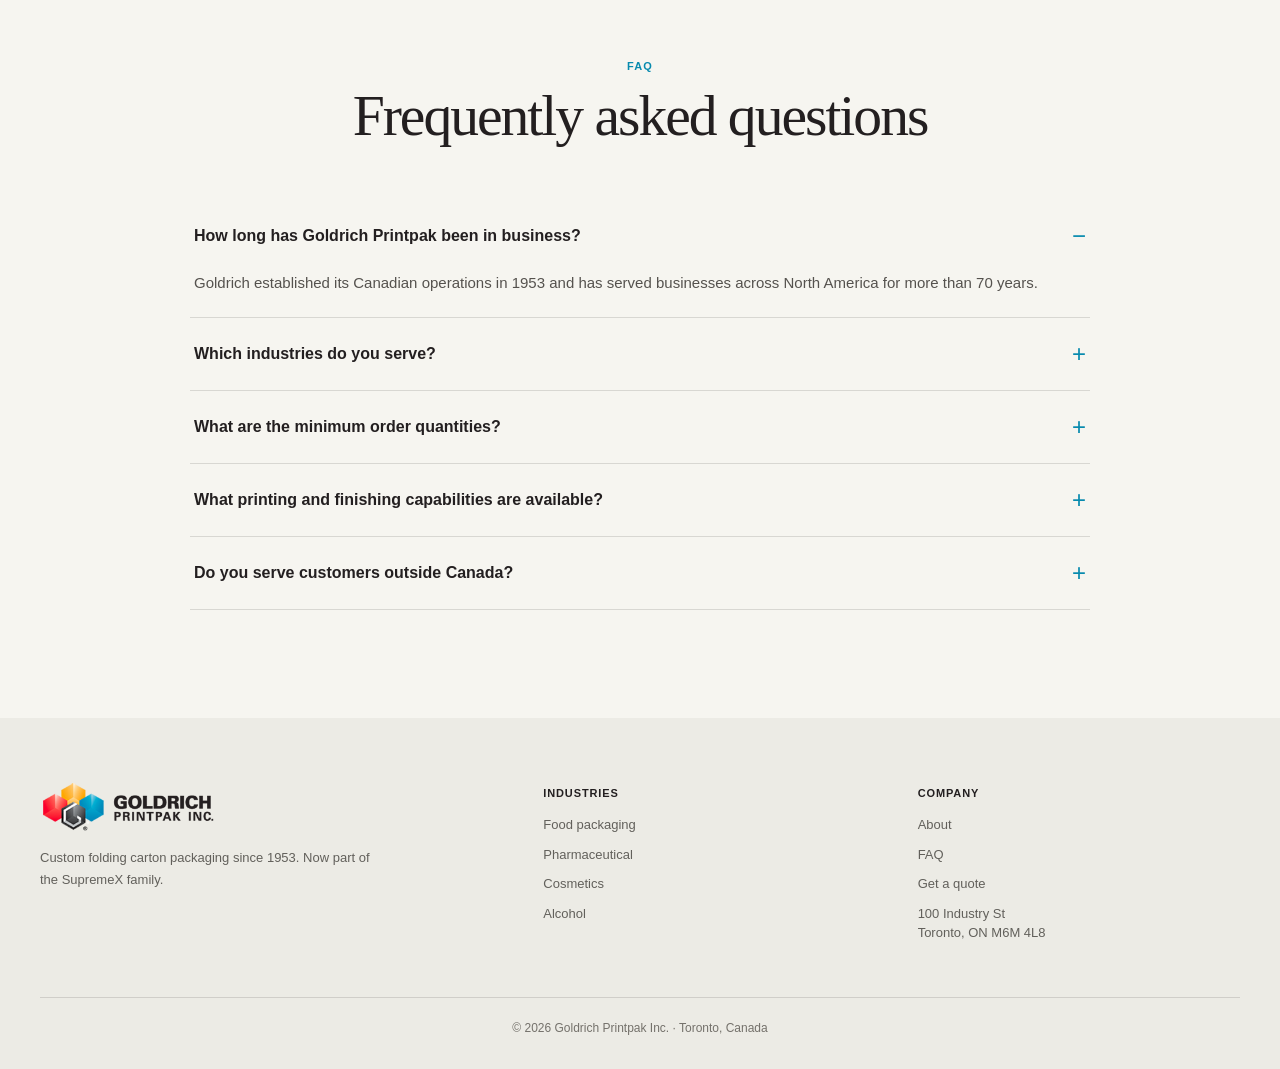
==== commit 6c2d2401: "Refine Canadian and SupremeX branding" ====
--- a/index.html
+++ b/index.html
@@ -7,13 +7,13 @@
   <meta name="theme-color" content="#f6f5f0">
   <title>Goldrich Printpak | Custom Folding Carton Packaging</title>
   <style>
-    :root{--ink:#231f20;--muted:#55524e;--paper:#f6f5f0;--soft:#ecebe5;--white:#fdfcf9;--cyan:#078aae;--amber:#e99a1a;--line:rgba(35,31,32,.14);--max:1280px;--shadow:0 18px 54px rgba(35,31,32,.12)}
+    :root{--ink:#231f20;--muted:#55524e;--paper:#f6f5f0;--soft:#ecebe5;--white:#fdfcf9;--cyan:#078aae;--amber:#e99a1a;--supremex:#c8102e;--line:rgba(35,31,32,.14);--max:1280px;--shadow:0 18px 54px rgba(35,31,32,.12)}
     *{box-sizing:border-box}html{scroll-behavior:smooth;scroll-padding-top:88px}body{margin:0;background:var(--paper);color:var(--ink);font-family:Arial,"Helvetica Neue",sans-serif;-webkit-font-smoothing:antialiased}body.menu-open{overflow:hidden}img{display:block;max-width:100%}a{color:inherit;text-decoration:none}button,input,select,textarea{font:inherit}::selection{background:var(--amber);color:var(--ink)}:focus-visible{outline:3px solid var(--cyan);outline-offset:3px}
     .shell{width:min(calc(100% - 80px),var(--max));margin-inline:auto}.eyebrow{margin:0 0 14px;color:var(--cyan);font-size:11px;font-weight:800;letter-spacing:.1em;text-transform:uppercase}.title{max-width:780px;margin:0;font-family:Georgia,serif;font-size:clamp(38px,4.5vw,58px);font-weight:400;letter-spacing:-.035em;line-height:1.05}.copy{max-width:64ch;color:var(--muted);font-size:17px;line-height:1.7}.btn{display:inline-flex;min-height:52px;align-items:center;justify-content:center;border:1.5px solid var(--ink);border-radius:2px;padding:0 26px;font-size:13px;font-weight:800;letter-spacing:.055em;text-transform:uppercase;transition:transform .2s,background .2s,color .2s;white-space:nowrap}.btn:hover{background:rgba(35,31,32,.06)}.btn:active{transform:translateY(1px)}.btn.dark{background:var(--ink);color:var(--paper)}.btn.dark:hover{border-color:var(--cyan);background:var(--cyan);color:var(--white)}
     .site-header{position:fixed;inset:0 0 auto;z-index:20;border-bottom:1px solid var(--line);background:rgba(246,245,240,.93);backdrop-filter:blur(12px);transform:translateY(0);transition:transform .36s cubic-bezier(.16,1,.3,1),box-shadow .25s}.site-header.hidden{transform:translateY(calc(-100% - 2px))}.site-header.scrolled{box-shadow:0 8px 26px rgba(35,31,32,.08)}.nav{height:76px;display:grid;grid-template-columns:auto 1fr auto;align-items:center;gap:34px}.logo{width:180px;height:54px;object-fit:contain;object-position:left}.links{display:flex;justify-content:center;gap:28px}.links a,.phone{font-size:14px;font-weight:700}.links a:hover{color:var(--cyan)}.actions{display:flex;align-items:center;gap:18px}.actions .btn{min-height:42px;padding-inline:20px}.menu{display:none;width:44px;height:44px;border:1px solid var(--line);background:transparent}.menu span{display:block;width:20px;height:2px;margin:4px auto;background:var(--ink)}
-    .hero{min-height:760px;padding:146px 0 84px}.hero-grid{display:grid;grid-template-columns:1.05fr .95fr;align-items:center;gap:clamp(44px,6vw,84px)}.canada{display:inline-flex;align-items:center;gap:10px;margin-bottom:24px;border:1px solid rgba(7,138,174,.3);border-radius:2px;background:rgba(7,138,174,.08);padding:8px 12px;color:var(--cyan);font-size:11px;font-weight:800;letter-spacing:.09em;text-transform:uppercase}.canada:before{content:"";width:16px;height:10px;background:linear-gradient(90deg,#c9312f 0 25%,#fff 25% 75%,#c9312f 75%)}h1{max-width:700px;margin:0 0 24px;font-family:Georgia,serif;font-size:clamp(52px,5.35vw,76px);font-weight:400;letter-spacing:-.045em;line-height:1.02}h1 em{color:var(--cyan)}.hero-copy{max-width:530px;margin:0 0 30px;color:var(--muted);font-size:18px;line-height:1.62}.hero-actions{display:flex;flex-wrap:wrap;gap:12px}.stats{display:grid;grid-template-columns:repeat(3,1fr);gap:22px;margin-top:42px;padding-top:28px;border-top:1px solid var(--line)}.stat strong{display:block;font-family:Georgia,serif;font-size:34px;font-weight:400}.stat span{color:#6d6a64;font-size:10px;font-weight:700;letter-spacing:.05em;text-transform:uppercase}.hero-visual{position:relative}.hero-visual>img{width:100%;height:570px;border-radius:4px;object-fit:cover;box-shadow:var(--shadow)}.award{position:absolute;right:-18px;bottom:28px;max-width:246px;border-radius:2px;background:var(--ink);padding:20px 22px;color:var(--paper);box-shadow:0 18px 38px rgba(35,31,32,.24)}.award small{display:block;margin-bottom:7px;color:var(--amber);font-size:10px;font-weight:800;letter-spacing:.09em;text-transform:uppercase}.award p{margin:0;font-family:Georgia,serif;font-size:19px;font-style:italic;line-height:1.35}
-    .family{background:var(--ink);color:var(--paper)}.family .shell{min-height:78px;display:flex;align-items:center;justify-content:center;gap:16px;text-align:center}.family strong{color:var(--amber);font-size:11px;letter-spacing:.1em;text-transform:uppercase}.family p{margin:0;color:rgba(246,245,240,.82);font-size:14px}.divider{width:1px;height:28px;background:rgba(246,245,240,.25)}
-    .section{padding:112px 0}.intro{margin-bottom:54px}.cards{display:grid;grid-template-columns:repeat(2,1fr);gap:28px}.card{overflow:hidden;border-radius:4px;background:var(--white);box-shadow:0 1px 4px rgba(35,31,32,.08)}.card>img{width:100%;height:340px;object-fit:cover;transition:transform .65s cubic-bezier(.16,1,.3,1)}.card:hover>img{transform:scale(1.025)}.card-body{padding:34px 36px 38px}.award-label{margin:0 0 10px;color:#a7620a;font-size:10px;font-weight:800;letter-spacing:.08em;text-transform:uppercase}.card h3{margin:0 0 12px;font-family:Georgia,serif;font-size:30px;font-weight:400}.card p{margin:0;color:var(--muted);font-size:15px;line-height:1.68}.proof{display:grid;grid-template-columns:1.35fr .65fr;min-height:270px;margin-top:28px;overflow:hidden;border-radius:4px;background:var(--ink);color:var(--paper)}.proof img{width:100%;height:100%;min-height:270px;object-fit:cover}.proof-copy{display:flex;flex-direction:column;justify-content:center;padding:34px}.proof small{margin-bottom:10px;color:var(--amber);font-size:10px;font-weight:800;letter-spacing:.09em;text-transform:uppercase}.proof h3{margin:0 0 10px;font-family:Georgia,serif;font-size:28px;font-weight:400;line-height:1.14}.proof p{margin:0;color:rgba(246,245,240,.72);font-size:13px;line-height:1.6}
+    .hero{min-height:760px;padding:146px 0 84px}.hero-grid{display:grid;grid-template-columns:1.05fr .95fr;align-items:center;gap:clamp(44px,6vw,84px)}.canada{display:inline-flex;align-items:center;gap:13px;margin-bottom:22px;color:#d3132a}.canada img{width:72px;height:72px;border-radius:50%;object-fit:cover;box-shadow:0 7px 18px rgba(200,16,46,.12)}.canada-copy{display:grid;gap:4px}.canada-copy strong{font-size:13px;font-weight:900;letter-spacing:.075em;text-transform:uppercase}.canada-copy small{color:#766f6c;font-size:10px;font-weight:700;letter-spacing:.08em;text-transform:uppercase}h1{max-width:700px;margin:0 0 24px;font-family:Georgia,serif;font-size:clamp(52px,5.35vw,76px);font-weight:400;letter-spacing:-.045em;line-height:1.02}h1 em{color:var(--cyan)}.hero-copy{max-width:530px;margin:0 0 30px;color:var(--muted);font-size:18px;line-height:1.62}.hero-actions{display:flex;flex-wrap:wrap;gap:12px}.stats{display:grid;grid-template-columns:repeat(3,1fr);gap:22px;margin-top:42px;padding-top:28px;border-top:1px solid var(--line)}.stat strong{display:block;font-family:Georgia,serif;font-size:34px;font-weight:400}.stat span{color:#6d6a64;font-size:10px;font-weight:700;letter-spacing:.05em;text-transform:uppercase}.hero-visual{position:relative}.hero-visual>img{width:100%;height:570px;border-radius:4px;object-fit:cover;box-shadow:var(--shadow)}.award{position:absolute;right:-18px;bottom:28px;max-width:246px;border-radius:2px;background:var(--ink);padding:20px 22px;color:var(--paper);box-shadow:0 18px 38px rgba(35,31,32,.24)}.award small{display:block;margin-bottom:7px;color:var(--amber);font-size:10px;font-weight:800;letter-spacing:.09em;text-transform:uppercase}.award p{margin:0;font-family:Georgia,serif;font-size:19px;font-style:italic;line-height:1.35}
+    .family{background:var(--supremex);color:#fff}.family .shell{min-height:86px;display:flex;align-items:center;justify-content:center;gap:22px;text-align:center}.family-kicker{font-size:11px;font-weight:800;letter-spacing:.11em;text-transform:uppercase;white-space:nowrap}.family-logo{width:188px;height:34px;object-fit:contain}.family p{margin:0;color:rgba(255,255,255,.88);font-size:14px}.divider{width:1px;height:32px;background:rgba(255,255,255,.34)}
+    .section{padding:112px 0}.intro{margin-bottom:54px}.cards{display:grid;grid-template-columns:repeat(2,1fr);gap:28px}.card{overflow:hidden;border-radius:4px;background:var(--white);box-shadow:0 1px 4px rgba(35,31,32,.08)}.card>img{width:100%;height:340px;object-fit:cover;transition:transform .65s cubic-bezier(.16,1,.3,1)}.card>.product-photo{transform:scale(1.13)}.card:hover>.product-photo{transform:scale(1.17)}.card-body{position:relative;z-index:1;background:var(--white);padding:34px 36px 38px}.award-label{margin:0 0 10px;color:#a7620a;font-size:10px;font-weight:800;letter-spacing:.08em;text-transform:uppercase}.card h3{margin:0 0 12px;font-family:Georgia,serif;font-size:30px;font-weight:400}.card p{margin:0;color:var(--muted);font-size:15px;line-height:1.68}.proof{display:grid;grid-template-columns:1.35fr .65fr;min-height:270px;margin-top:28px;overflow:hidden;border-radius:4px;background:var(--ink);color:var(--paper)}.proof img{width:100%;height:100%;min-height:270px;object-fit:cover}.proof-copy{display:flex;flex-direction:column;justify-content:center;padding:34px}.proof small{margin-bottom:10px;color:var(--amber);font-size:10px;font-weight:800;letter-spacing:.09em;text-transform:uppercase}.proof h3{margin:0 0 10px;font-family:Georgia,serif;font-size:28px;font-weight:400;line-height:1.14}.proof p{margin:0;color:rgba(246,245,240,.72);font-size:13px;line-height:1.6}
     .about{background:var(--soft)}.about-grid{display:grid;grid-template-columns:.95fr 1.05fr;align-items:center;gap:clamp(50px,7vw,88px)}figure{position:relative;margin:0}figure img{width:100%;height:500px;border-radius:4px;object-fit:cover;box-shadow:var(--shadow)}figcaption{position:absolute;right:14px;bottom:12px;border-radius:2px;background:rgba(35,31,32,.8);padding:7px 10px;color:rgba(246,245,240,.88);font-size:10px}.about-copy .title{margin-bottom:24px}.about-copy p{margin:0 0 18px}.points{display:grid;grid-template-columns:repeat(2,1fr);gap:24px;margin-top:30px}.point{border-left:2px solid var(--cyan);padding-left:16px}.point strong{display:block;margin-bottom:5px;font-size:13px}.point span{color:#66635e;font-size:13px}
     .industry-grid{display:grid;grid-template-columns:1.2fr .8fr;grid-auto-rows:310px;gap:22px}.industry{position:relative;overflow:hidden;border-radius:4px;background:var(--ink);color:var(--white)}.industry img{width:100%;height:100%;object-fit:cover;transition:transform .7s cubic-bezier(.16,1,.3,1)}.industry:after{content:"";position:absolute;inset:0;background:linear-gradient(180deg,transparent 28%,rgba(20,19,19,.91))}.industry:hover img{transform:scale(1.04)}.industry-text{position:absolute;z-index:1;right:26px;bottom:25px;left:26px}.industry h3{margin:0 0 7px;font-family:Georgia,serif;font-size:28px;font-weight:400}.industry p{max-width:48ch;margin:0 0 13px;color:rgba(253,252,249,.82);font-size:13px;line-height:1.5}.industry a{color:#71d5ed;font-size:11px;font-weight:800;letter-spacing:.06em;text-transform:uppercase}
     .quote{background:var(--ink);color:var(--paper)}.quote-grid{display:grid;grid-template-columns:.88fr 1.12fr;gap:clamp(52px,8vw,100px)}.quote .eyebrow{color:var(--amber)}.quote .title{font-size:clamp(38px,4vw,52px)}.quote .copy{color:rgba(246,245,240,.72)}.contact{color:rgba(246,245,240,.72);font-size:14px;line-height:1.8}.contact a{color:var(--amber)}.form{display:grid;grid-template-columns:repeat(2,1fr);gap:16px}.field{display:flex;flex-direction:column;gap:7px}.full{grid-column:1/-1}.field label{color:rgba(246,245,240,.82);font-size:12px;font-weight:700}.field input,.field select,.field textarea{width:100%;border:1px solid rgba(246,245,240,.26);border-radius:2px;background:rgba(246,245,240,.06);padding:14px 15px;color:var(--paper)}.field option{color:var(--ink)}.field textarea{min-height:110px;resize:vertical}.submit{grid-column:1/-1;border:0;background:var(--amber);color:var(--ink);cursor:pointer}.status{grid-column:1/-1;min-height:20px;margin:0;color:#8ddcf0;font-size:13px}
@@ -28,9 +28,9 @@
 <body>
   <header class="site-header" id="header"><div class="shell nav"><a href="#top" aria-label="Goldrich Printpak home"><img class="logo" src="assets/logo.jpg" alt="Goldrich Printpak Inc." width="300" height="90"></a><nav class="links" aria-label="Primary"><a href="#innovations">Innovations</a><a href="#about">About</a><a href="#industries">Industries</a><a href="#faq">FAQ</a></nav><div class="actions"><a class="phone" href="tel:18558381821">1-855-838-1821</a><a class="btn dark" href="#quote">Get a quote</a><button class="menu" type="button" aria-label="Open navigation" aria-expanded="false"><span></span><span></span><span></span></button></div></div></header>
   <main id="top">
-    <section class="hero"><div class="shell hero-grid"><div><div class="canada">Proudly Canadian · Since 1953</div><h1>Award-winning packaging, <em>engineered</em> for the shelf.</h1><p class="hero-copy">A Toronto team turning folding cartons into a competitive advantage for brands across North America.</p><div class="hero-actions"><a class="btn dark" href="#quote">Request a quote</a><a class="btn" href="tel:18558381821">Call 1-855-838-1821</a></div><div class="stats"><div class="stat"><strong>70+</strong><span>Years in business</span></div><div class="stat"><strong>67.7K</strong><span>Sq. ft. facility</span></div><div class="stat"><strong>4</strong><span>Industries served</span></div></div></div><div class="hero-visual"><img src="assets/hero-packaging.png" alt="Custom food, pharmaceutical, cosmetics and beverage cartons" width="1122" height="1402" fetchpriority="high"><div class="award"><small>PAC Global Award</small><p>Distinction, 2025 · Paperboard clamshells</p></div></div></div></section>
-    <section class="family"><div class="shell"><strong>Now part of SupremeX</strong><span class="divider"></span><p>Same Toronto team and facility, with greater scale to serve you.</p></div></section>
-    <section class="section" id="innovations"><div class="shell"><div class="intro"><p class="eyebrow">Award-winning innovations</p><h2 class="title">Cost-saving breakthroughs, built to spec</h2></div><div class="cards"><article class="card"><img src="assets/chicken.jpg" alt="Goldrich red compostable formed paperboard food clamshell" width="640" height="555" loading="lazy"><div class="card-body"><p class="award-label">PAC Global Award of Distinction · 2025</p><h3>Paperboard formed clamshells</h3><p>A zero-assembly, grease-proof and leak-proof container that is entirely compostable, reducing labour and eliminating wax paper.</p></div></article><article class="card"><img src="assets/popcorn.jpg" alt="Goldrich VIP paperboard popcorn tubs" width="640" height="552" loading="lazy"><div class="card-body"><p class="award-label">PAC Global Package Innovation · 2024</p><h3>VIP popcorn tubs</h3><p>A fully green, grease-proof paperboard tub with zero plastic lining. Improved stackability also reduces theatre-level storage.</p></div></article></div><div class="proof"><img src="assets/awards-showcase.png" alt="Goldrich packaging displayed behind four packaging awards" width="1200" height="642" loading="lazy"><div class="proof-copy"><small>Proven in market</small><h3>Recognized packaging, built for real products</h3><p>Structural thinking, print craft and shelf impact have earned Goldrich repeated industry recognition.</p></div></div></div></section>
+    <section class="hero"><div class="shell hero-grid"><div><div class="canada"><img src="assets/proudly-canadian.png" alt="Proudly Canadian" width="475" height="475"><span class="canada-copy"><strong>Canadian-made packaging</strong><small>Toronto · Since 1953</small></span></div><h1>Award-winning packaging, <em>engineered</em> for the shelf.</h1><p class="hero-copy">A Toronto team turning folding cartons into a competitive advantage for brands across North America.</p><div class="hero-actions"><a class="btn dark" href="#quote">Request a quote</a><a class="btn" href="tel:18558381821">Call 1-855-838-1821</a></div><div class="stats"><div class="stat"><strong>70+</strong><span>Years in business</span></div><div class="stat"><strong>67.7K</strong><span>Sq. ft. facility</span></div><div class="stat"><strong>4</strong><span>Industries served</span></div></div></div><div class="hero-visual"><img src="assets/hero-packaging.png" alt="Custom food, pharmaceutical, cosmetics and beverage cartons" width="1122" height="1402" fetchpriority="high"><div class="award"><small>PAC Global Award</small><p>Distinction, 2025 · Paperboard clamshells</p></div></div></div></section>
+    <section class="family"><div class="shell"><span class="family-kicker">Now part of</span><img class="family-logo" src="assets/supremex-logo-white.svg" alt="SupremeX" width="188" height="34"><span class="divider"></span><p>Same Toronto team and facility, with greater scale to serve you.</p></div></section>
+    <section class="section" id="innovations"><div class="shell"><div class="intro"><p class="eyebrow">Award-winning innovations</p><h2 class="title">Cost-saving breakthroughs, built to spec</h2></div><div class="cards"><article class="card"><img class="product-photo" src="assets/chicken.jpg" alt="Goldrich red compostable formed paperboard food clamshell" width="640" height="555" loading="lazy"><div class="card-body"><p class="award-label">PAC Global Award of Distinction · 2025</p><h3>Paperboard formed clamshells</h3><p>A zero-assembly, grease-proof and leak-proof container that is entirely compostable, reducing labour and eliminating wax paper.</p></div></article><article class="card"><img class="product-photo" src="assets/popcorn.jpg" alt="Goldrich VIP paperboard popcorn tubs" width="640" height="552" loading="lazy"><div class="card-body"><p class="award-label">PAC Global Package Innovation · 2024</p><h3>VIP popcorn tubs</h3><p>A fully green, grease-proof paperboard tub with zero plastic lining. Improved stackability also reduces theatre-level storage.</p></div></article></div><div class="proof"><img src="assets/awards-showcase.png" alt="Goldrich packaging displayed behind four packaging awards" width="1200" height="642" loading="lazy"><div class="proof-copy"><small>Proven in market</small><h3>Recognized packaging, built for real products</h3><p>Structural thinking, print craft and shelf impact have earned Goldrich repeated industry recognition.</p></div></div></div></section>
     <section class="section about" id="about"><div class="shell about-grid"><figure><img src="assets/real-press.png" alt="Goldrich equipment feeding paperboard through the press" width="1200" height="1301" loading="lazy"><figcaption>Production in action</figcaption></figure><div class="about-copy"><h2 class="title">Seven decades of Canadian packaging craft</h2><p class="copy">Since 1953, Goldrich Printpak has grown into an integrated partner for concept, structural design, printing, finishing and co-packaging.</p><p class="copy">From a 67,700 sq. ft. Toronto facility, the team builds shelf-ready packaging with sustainable materials and precise finishing.</p><div class="points"><div class="point"><strong>Full-service partner</strong><span>Design through co-packaging</span></div><div class="point"><strong>Sustainable by default</strong><span>Compostable, plastic-free options</span></div></div></div></div></section>
     <section class="section" id="industries"><div class="shell"><div class="intro"><p class="eyebrow">Industries we serve</p><h2 class="title">Purpose-built for four demanding categories</h2></div><div class="industry-grid"><article class="industry"><img src="assets/food-showcase.png" alt="Goldrich confectionery and specialty food cartons" width="1200" height="1301" loading="lazy"><div class="industry-text"><h3>Food packaging</h3><p>Food-safe construction, protective coatings and shelf-ready visual impact.</p><a href="https://www.goldpak.com/food_packaging.php">Learn more →</a></div></article><article class="industry"><img src="assets/pharmaceutical_packaging.jpg" alt="Goldrich pharmaceutical cartons" width="330" height="172" loading="lazy"><div class="industry-text"><h3>Pharmaceutical</h3><p>Clear, compliant cartons with secure structural options.</p><a href="https://www.goldpak.com/pharma_packaging.php">Learn more →</a></div></article><article class="industry"><img src="assets/cosmetics_packaging.jpg" alt="Goldrich cosmetics packaging" width="330" height="172" loading="lazy"><div class="industry-text"><h3>Cosmetics</h3><p>Detailed finishing and structures made for retail presence.</p><a href="https://www.goldpak.com/cosmetics_packaging.php">Learn more →</a></div></article><article class="industry"><img src="assets/alcohol_packaging.jpg" alt="Goldrich alcohol and spirits packaging" width="474" height="242" loading="lazy"><div class="industry-text"><h3>Alcohol</h3><p>Premium cartons and carriers for wine, spirits and beer.</p><a href="https://www.goldpak.com/alcohol_packaging.php">Learn more →</a></div></article></div></div></section>
     <section class="section quote" id="quote"><div class="shell quote-grid"><div><p class="eyebrow">Request a free quote</p><h2 class="title">Let’s spec your packaging</h2><p class="copy">Minimum order quantity: <strong>10,000 units</strong>. Share your requirements and a packaging specialist will follow up.</p><div class="contact">100 Industry St, Toronto, ON M6M 4L8<br><a href="tel:18558381821">1-855-838-1821</a> · <a href="mailto:info@goldpak.com">info@goldpak.com</a></div></div><form class="form" id="quote-form"><div class="field"><label for="name">Full name</label><input id="name" name="name" autocomplete="name" required></div><div class="field"><label for="email">Work email</label><input id="email" name="email" type="email" autocomplete="email" required></div><div class="field full"><label for="service">Service type</label><select id="service" name="service" required><option value="">Select a service</option><option>Food packaging</option><option>Pharmaceutical packaging</option><option>Cosmetics packaging</option><option>Alcohol packaging</option><option>Custom packaging</option></select></div><div class="field full"><label for="message">Project details</label><textarea id="message" name="message" placeholder="Product, quantity, timing and finishing requirements"></textarea></div><button class="btn submit" type="submit">Prepare email request</button><p class="status" id="status" role="status" aria-live="polite"></p></form></div></section>
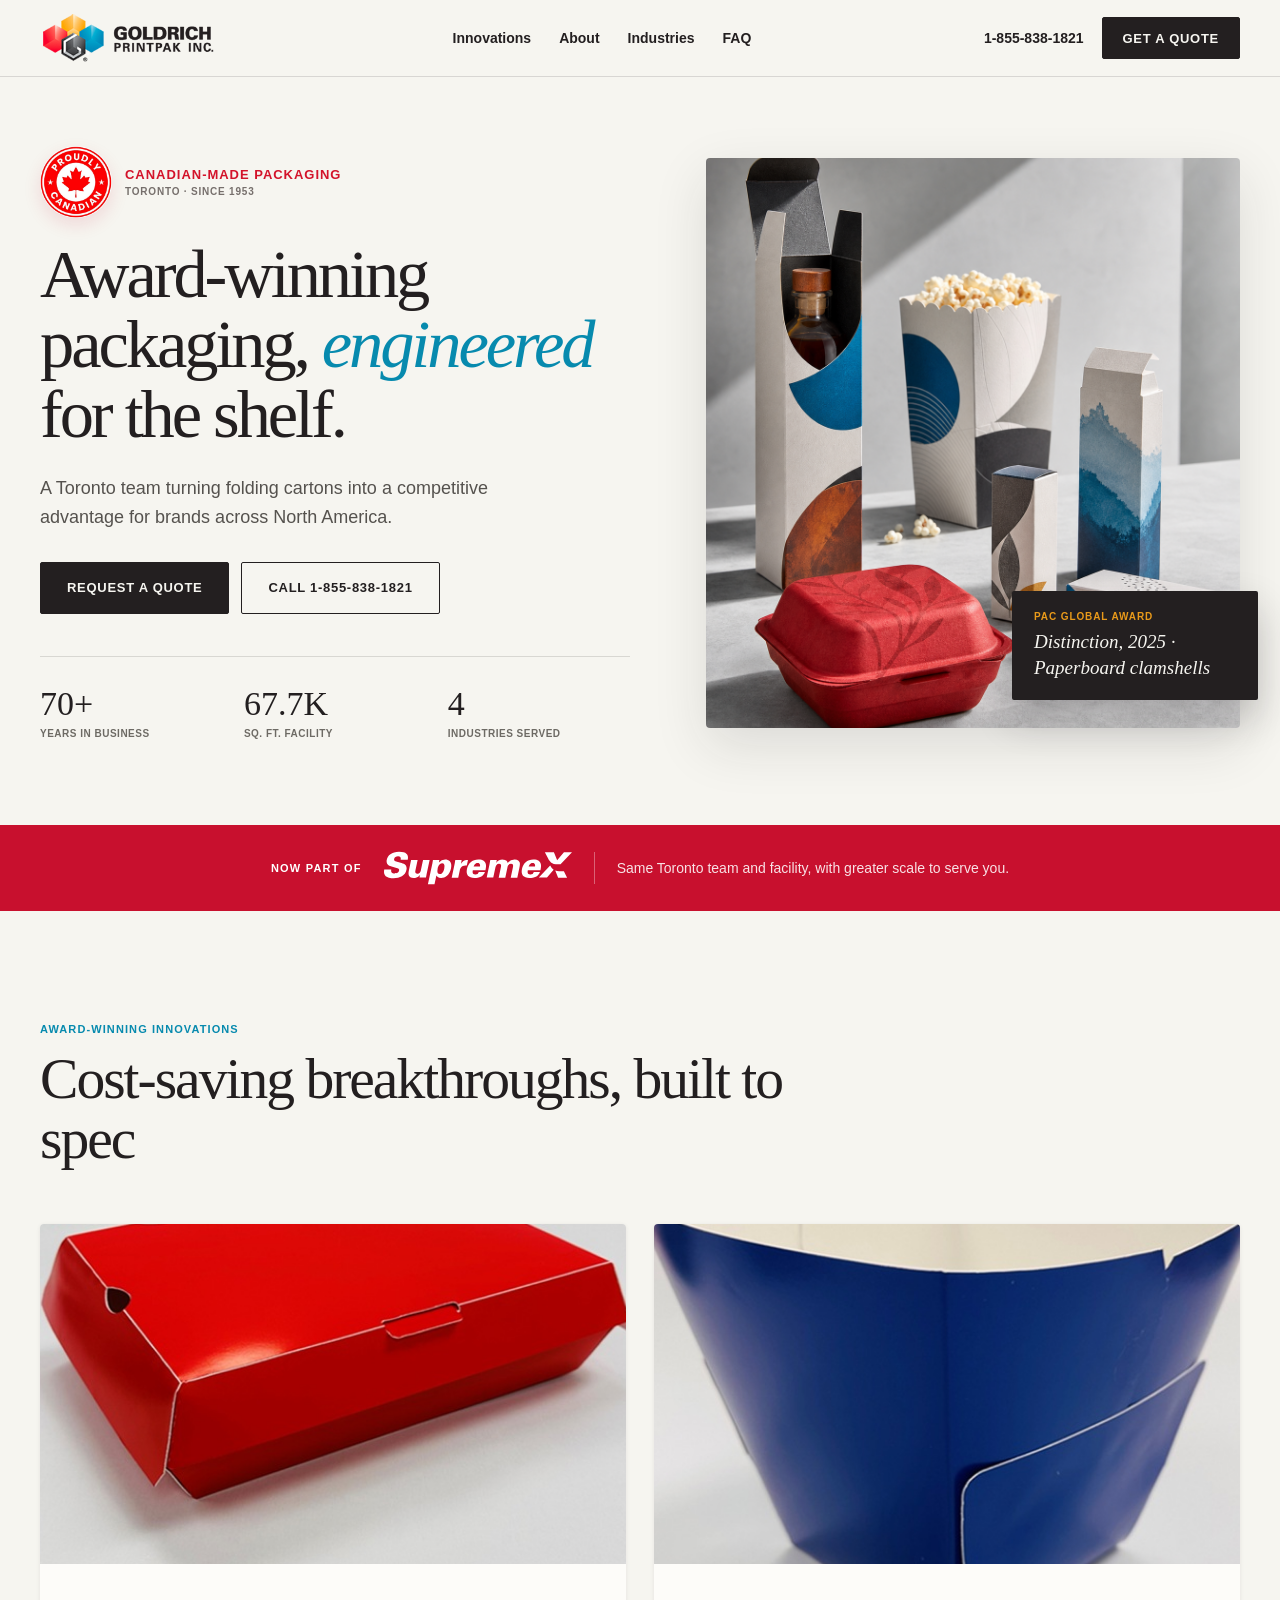
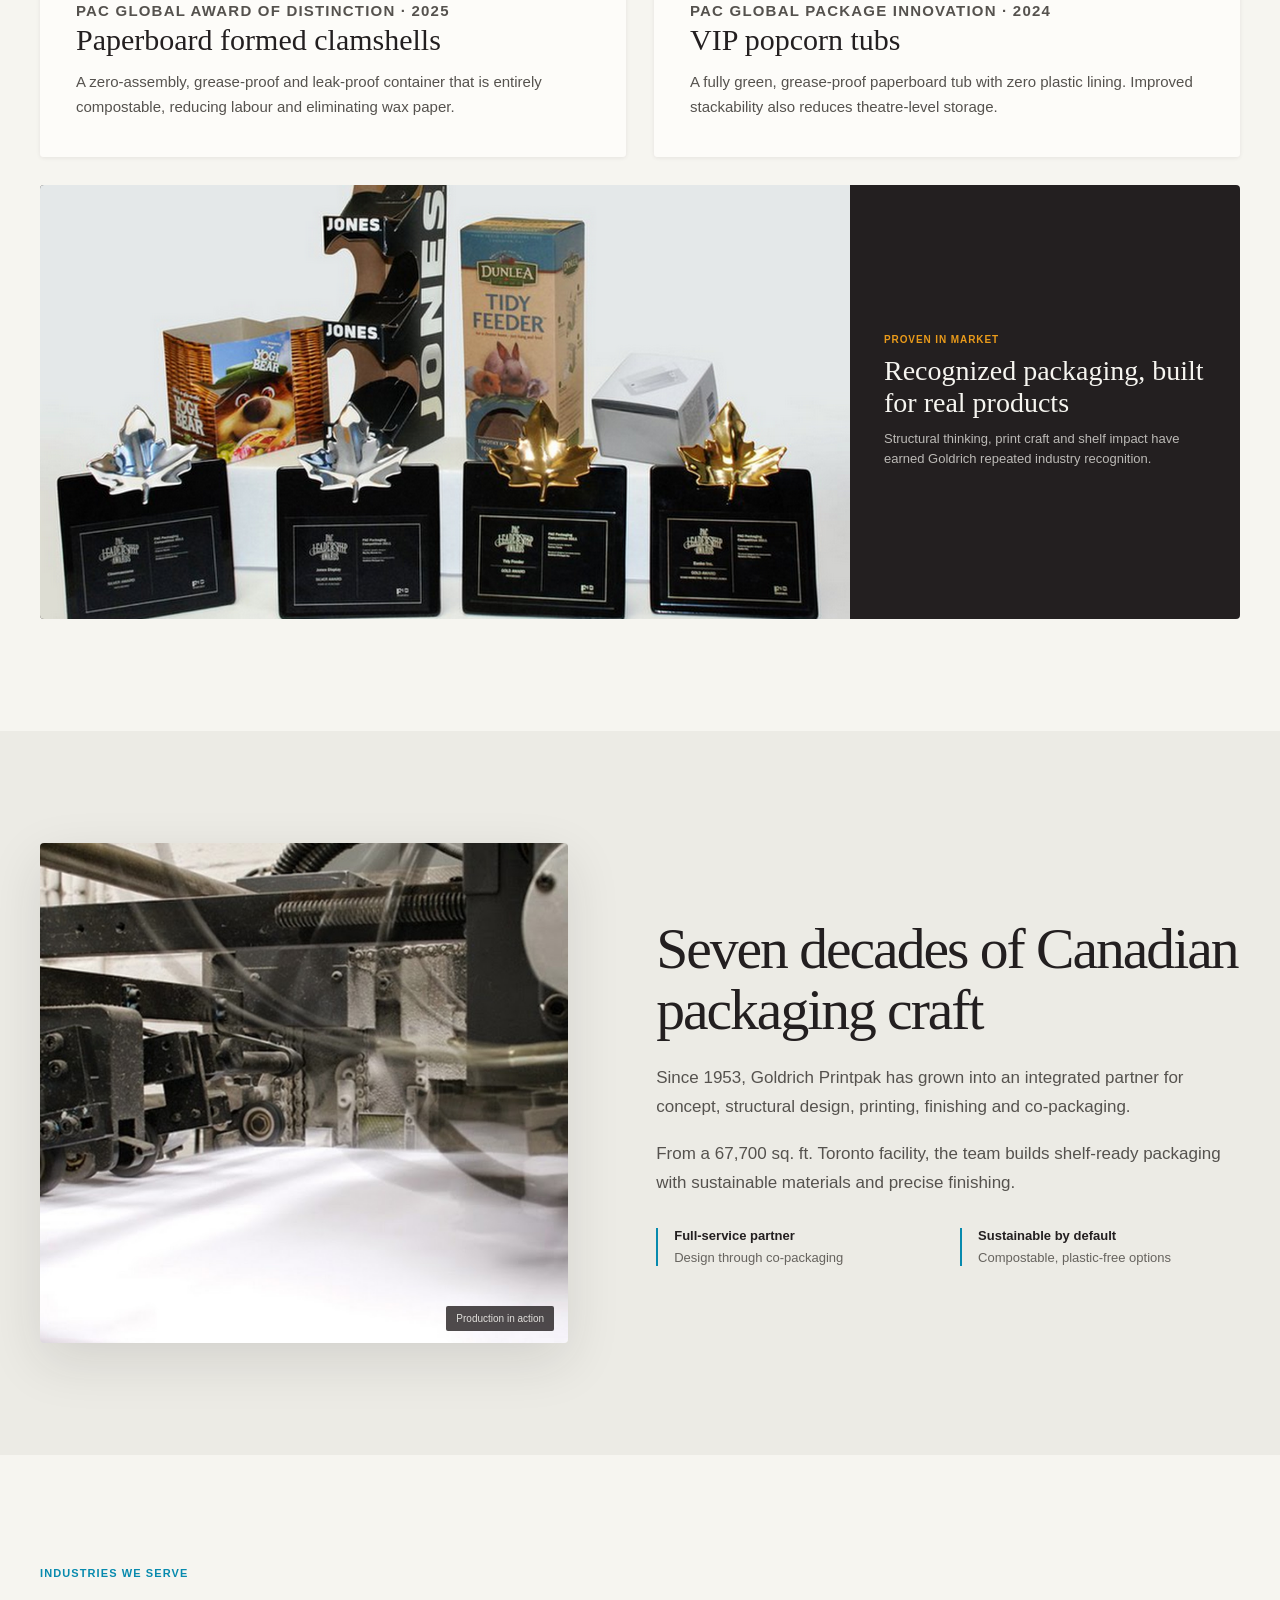
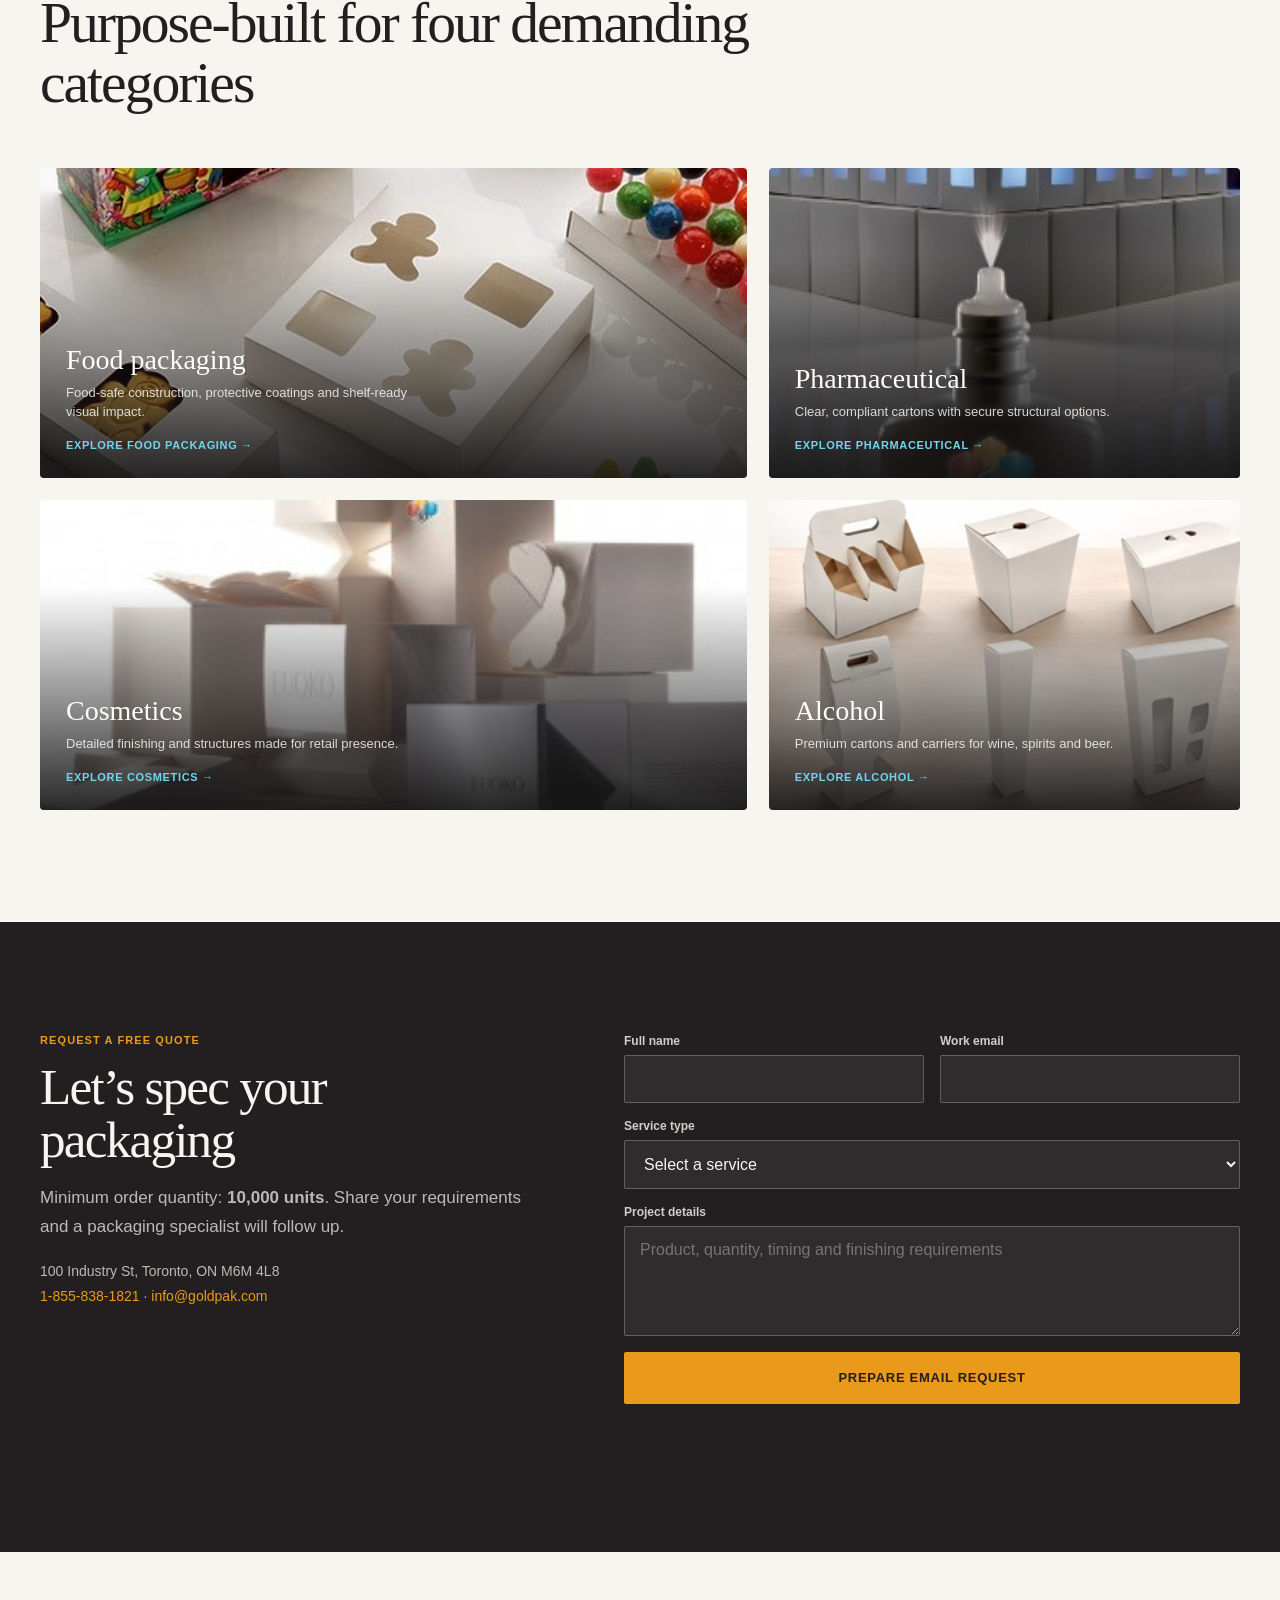
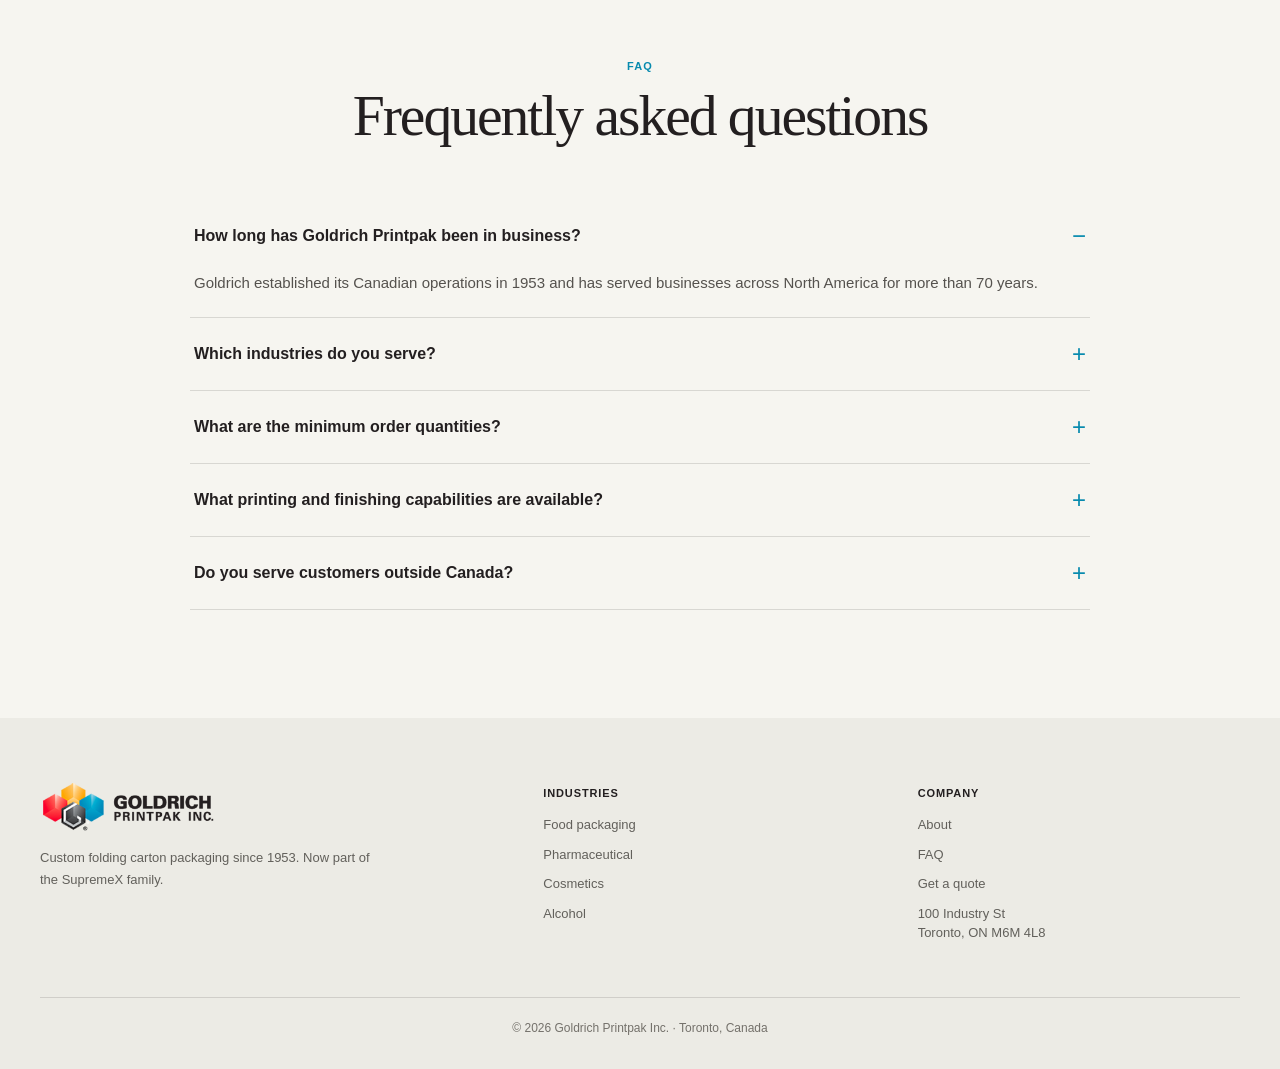
==== commit 0e59e4ad: "Add dedicated industry pages" ====
--- a/index.html
+++ b/index.html
@@ -32,7 +32,7 @@
     <section class="family"><div class="shell"><span class="family-kicker">Now part of</span><img class="family-logo" src="assets/supremex-logo-white.svg" alt="SupremeX" width="188" height="34"><span class="divider"></span><p>Same Toronto team and facility, with greater scale to serve you.</p></div></section>
     <section class="section" id="innovations"><div class="shell"><div class="intro"><p class="eyebrow">Award-winning innovations</p><h2 class="title">Cost-saving breakthroughs, built to spec</h2></div><div class="cards"><article class="card"><img class="product-photo" src="assets/chicken.jpg" alt="Goldrich red compostable formed paperboard food clamshell" width="640" height="555" loading="lazy"><div class="card-body"><p class="award-label">PAC Global Award of Distinction · 2025</p><h3>Paperboard formed clamshells</h3><p>A zero-assembly, grease-proof and leak-proof container that is entirely compostable, reducing labour and eliminating wax paper.</p></div></article><article class="card"><img class="product-photo" src="assets/popcorn.jpg" alt="Goldrich VIP paperboard popcorn tubs" width="640" height="552" loading="lazy"><div class="card-body"><p class="award-label">PAC Global Package Innovation · 2024</p><h3>VIP popcorn tubs</h3><p>A fully green, grease-proof paperboard tub with zero plastic lining. Improved stackability also reduces theatre-level storage.</p></div></article></div><div class="proof"><img src="assets/awards-showcase.png" alt="Goldrich packaging displayed behind four packaging awards" width="1200" height="642" loading="lazy"><div class="proof-copy"><small>Proven in market</small><h3>Recognized packaging, built for real products</h3><p>Structural thinking, print craft and shelf impact have earned Goldrich repeated industry recognition.</p></div></div></div></section>
     <section class="section about" id="about"><div class="shell about-grid"><figure><img src="assets/real-press.png" alt="Goldrich equipment feeding paperboard through the press" width="1200" height="1301" loading="lazy"><figcaption>Production in action</figcaption></figure><div class="about-copy"><h2 class="title">Seven decades of Canadian packaging craft</h2><p class="copy">Since 1953, Goldrich Printpak has grown into an integrated partner for concept, structural design, printing, finishing and co-packaging.</p><p class="copy">From a 67,700 sq. ft. Toronto facility, the team builds shelf-ready packaging with sustainable materials and precise finishing.</p><div class="points"><div class="point"><strong>Full-service partner</strong><span>Design through co-packaging</span></div><div class="point"><strong>Sustainable by default</strong><span>Compostable, plastic-free options</span></div></div></div></div></section>
-    <section class="section" id="industries"><div class="shell"><div class="intro"><p class="eyebrow">Industries we serve</p><h2 class="title">Purpose-built for four demanding categories</h2></div><div class="industry-grid"><article class="industry"><img src="assets/food-showcase.png" alt="Goldrich confectionery and specialty food cartons" width="1200" height="1301" loading="lazy"><div class="industry-text"><h3>Food packaging</h3><p>Food-safe construction, protective coatings and shelf-ready visual impact.</p><a href="https://www.goldpak.com/food_packaging.php">Learn more →</a></div></article><article class="industry"><img src="assets/pharmaceutical_packaging.jpg" alt="Goldrich pharmaceutical cartons" width="330" height="172" loading="lazy"><div class="industry-text"><h3>Pharmaceutical</h3><p>Clear, compliant cartons with secure structural options.</p><a href="https://www.goldpak.com/pharma_packaging.php">Learn more →</a></div></article><article class="industry"><img src="assets/cosmetics_packaging.jpg" alt="Goldrich cosmetics packaging" width="330" height="172" loading="lazy"><div class="industry-text"><h3>Cosmetics</h3><p>Detailed finishing and structures made for retail presence.</p><a href="https://www.goldpak.com/cosmetics_packaging.php">Learn more →</a></div></article><article class="industry"><img src="assets/alcohol_packaging.jpg" alt="Goldrich alcohol and spirits packaging" width="474" height="242" loading="lazy"><div class="industry-text"><h3>Alcohol</h3><p>Premium cartons and carriers for wine, spirits and beer.</p><a href="https://www.goldpak.com/alcohol_packaging.php">Learn more →</a></div></article></div></div></section>
+    <section class="section" id="industries"><div class="shell"><div class="intro"><p class="eyebrow">Industries we serve</p><h2 class="title">Purpose-built for four demanding categories</h2></div><div class="industry-grid"><article class="industry"><img src="assets/food-showcase.png" alt="Goldrich confectionery and specialty food cartons" width="1200" height="1301" loading="lazy"><div class="industry-text"><h3>Food packaging</h3><p>Food-safe construction, protective coatings and shelf-ready visual impact.</p><a href="industries/food.html">Explore food packaging →</a></div></article><article class="industry"><img src="assets/pharmaceutical_packaging.jpg" alt="Goldrich pharmaceutical cartons" width="330" height="172" loading="lazy"><div class="industry-text"><h3>Pharmaceutical</h3><p>Clear, compliant cartons with secure structural options.</p><a href="industries/pharmaceutical.html">Explore pharmaceutical →</a></div></article><article class="industry"><img src="assets/cosmetics_packaging.jpg" alt="Goldrich cosmetics packaging" width="330" height="172" loading="lazy"><div class="industry-text"><h3>Cosmetics</h3><p>Detailed finishing and structures made for retail presence.</p><a href="industries/cosmetics.html">Explore cosmetics →</a></div></article><article class="industry"><img src="assets/alcohol_packaging.jpg" alt="Goldrich alcohol and spirits packaging" width="474" height="242" loading="lazy"><div class="industry-text"><h3>Alcohol</h3><p>Premium cartons and carriers for wine, spirits and beer.</p><a href="industries/alcohol.html">Explore alcohol →</a></div></article></div></div></section>
     <section class="section quote" id="quote"><div class="shell quote-grid"><div><p class="eyebrow">Request a free quote</p><h2 class="title">Let’s spec your packaging</h2><p class="copy">Minimum order quantity: <strong>10,000 units</strong>. Share your requirements and a packaging specialist will follow up.</p><div class="contact">100 Industry St, Toronto, ON M6M 4L8<br><a href="tel:18558381821">1-855-838-1821</a> · <a href="mailto:info@goldpak.com">info@goldpak.com</a></div></div><form class="form" id="quote-form"><div class="field"><label for="name">Full name</label><input id="name" name="name" autocomplete="name" required></div><div class="field"><label for="email">Work email</label><input id="email" name="email" type="email" autocomplete="email" required></div><div class="field full"><label for="service">Service type</label><select id="service" name="service" required><option value="">Select a service</option><option>Food packaging</option><option>Pharmaceutical packaging</option><option>Cosmetics packaging</option><option>Alcohol packaging</option><option>Custom packaging</option></select></div><div class="field full"><label for="message">Project details</label><textarea id="message" name="message" placeholder="Product, quantity, timing and finishing requirements"></textarea></div><button class="btn submit" type="submit">Prepare email request</button><p class="status" id="status" role="status" aria-live="polite"></p></form></div></section>
     <section class="shell faq" id="faq"><div class="intro"><p class="eyebrow">FAQ</p><h2 class="title">Frequently asked questions</h2></div><details open><summary>How long has Goldrich Printpak been in business?</summary><p>Goldrich established its Canadian operations in 1953 and has served businesses across North America for more than 70 years.</p></details><details><summary>Which industries do you serve?</summary><p>The team specializes in food, pharmaceutical, cosmetics and alcohol packaging, along with custom printing and folding-carton projects.</p></details><details><summary>What are the minimum order quantities?</summary><p>The minimum order quantity is 10,000 units, allowing cost-effective custom production while maintaining high quality.</p></details><details><summary>What printing and finishing capabilities are available?</summary><p>Capabilities include offset and digital printing, specialty finishes, embossing, foil stamping and custom die-cutting.</p></details><details><summary>Do you serve customers outside Canada?</summary><p>Yes. Goldrich is based in Toronto and serves clients throughout North America.</p></details></section>
   </main>
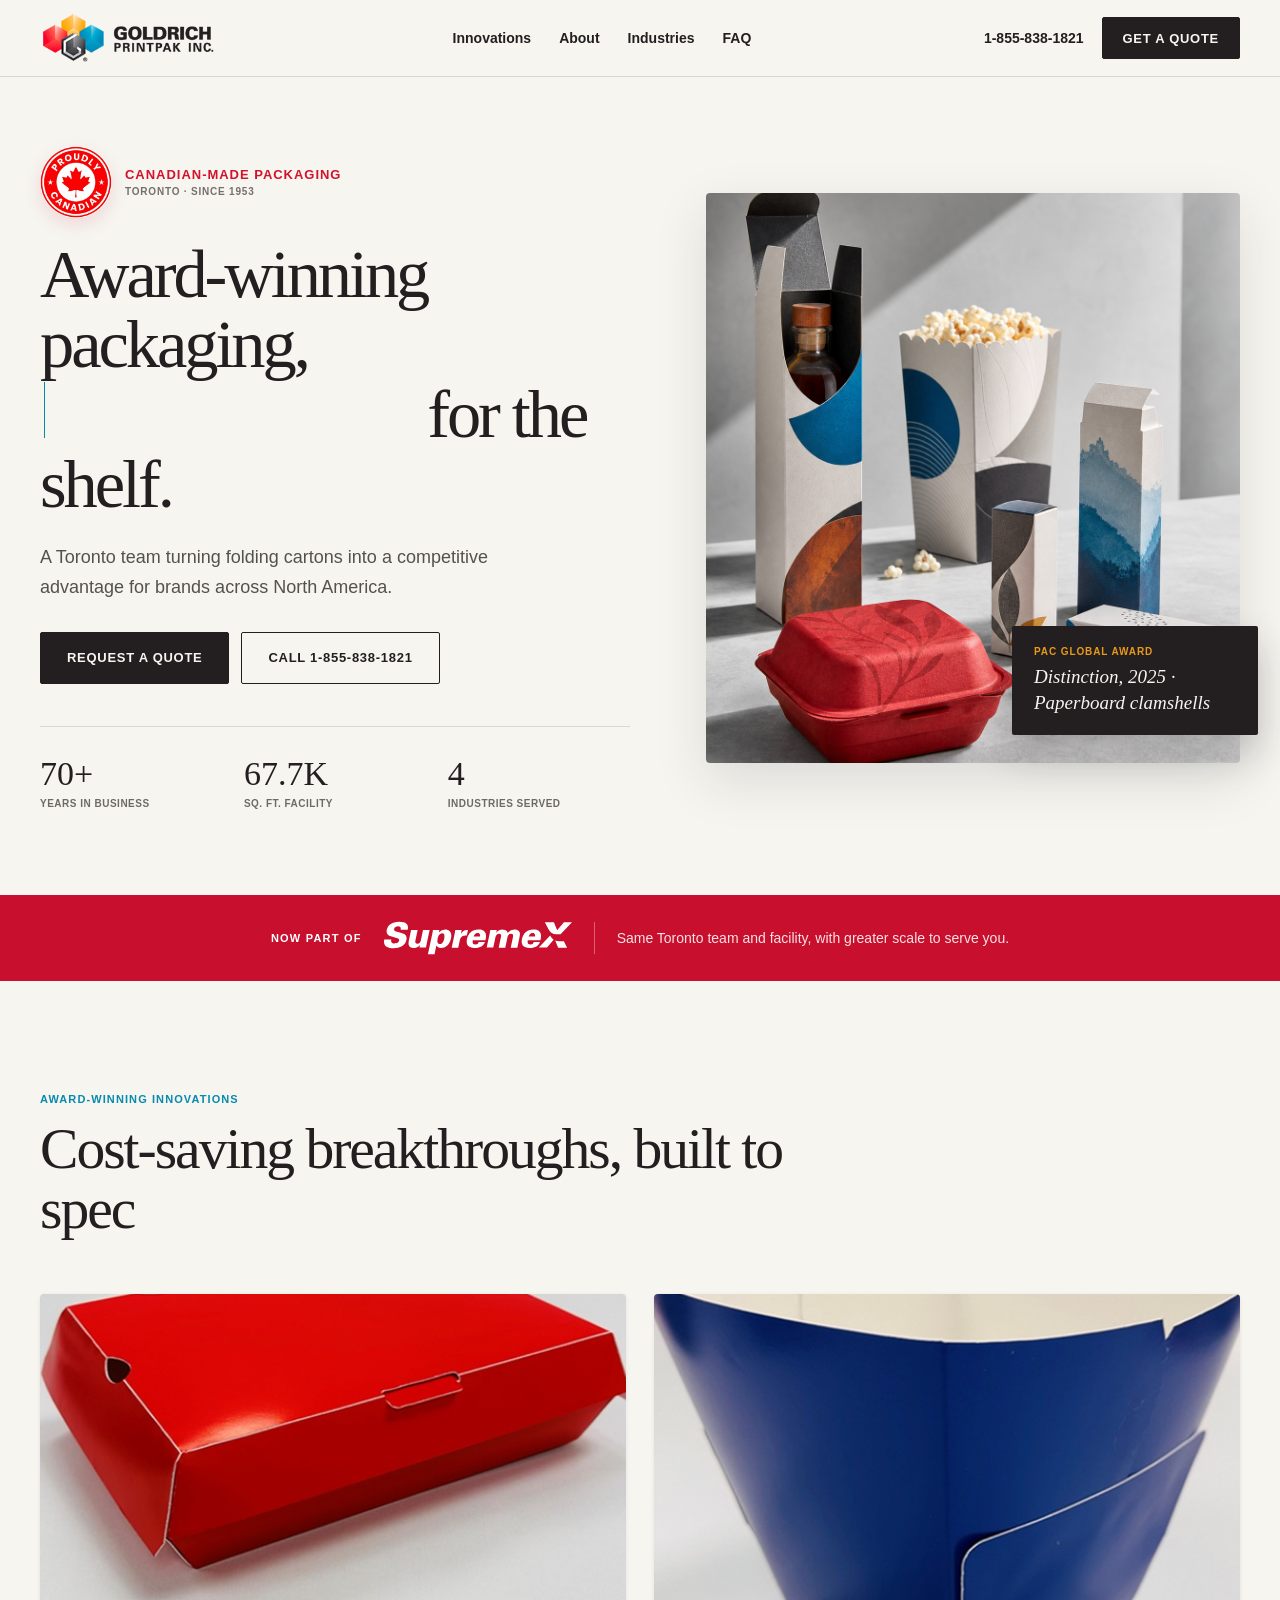
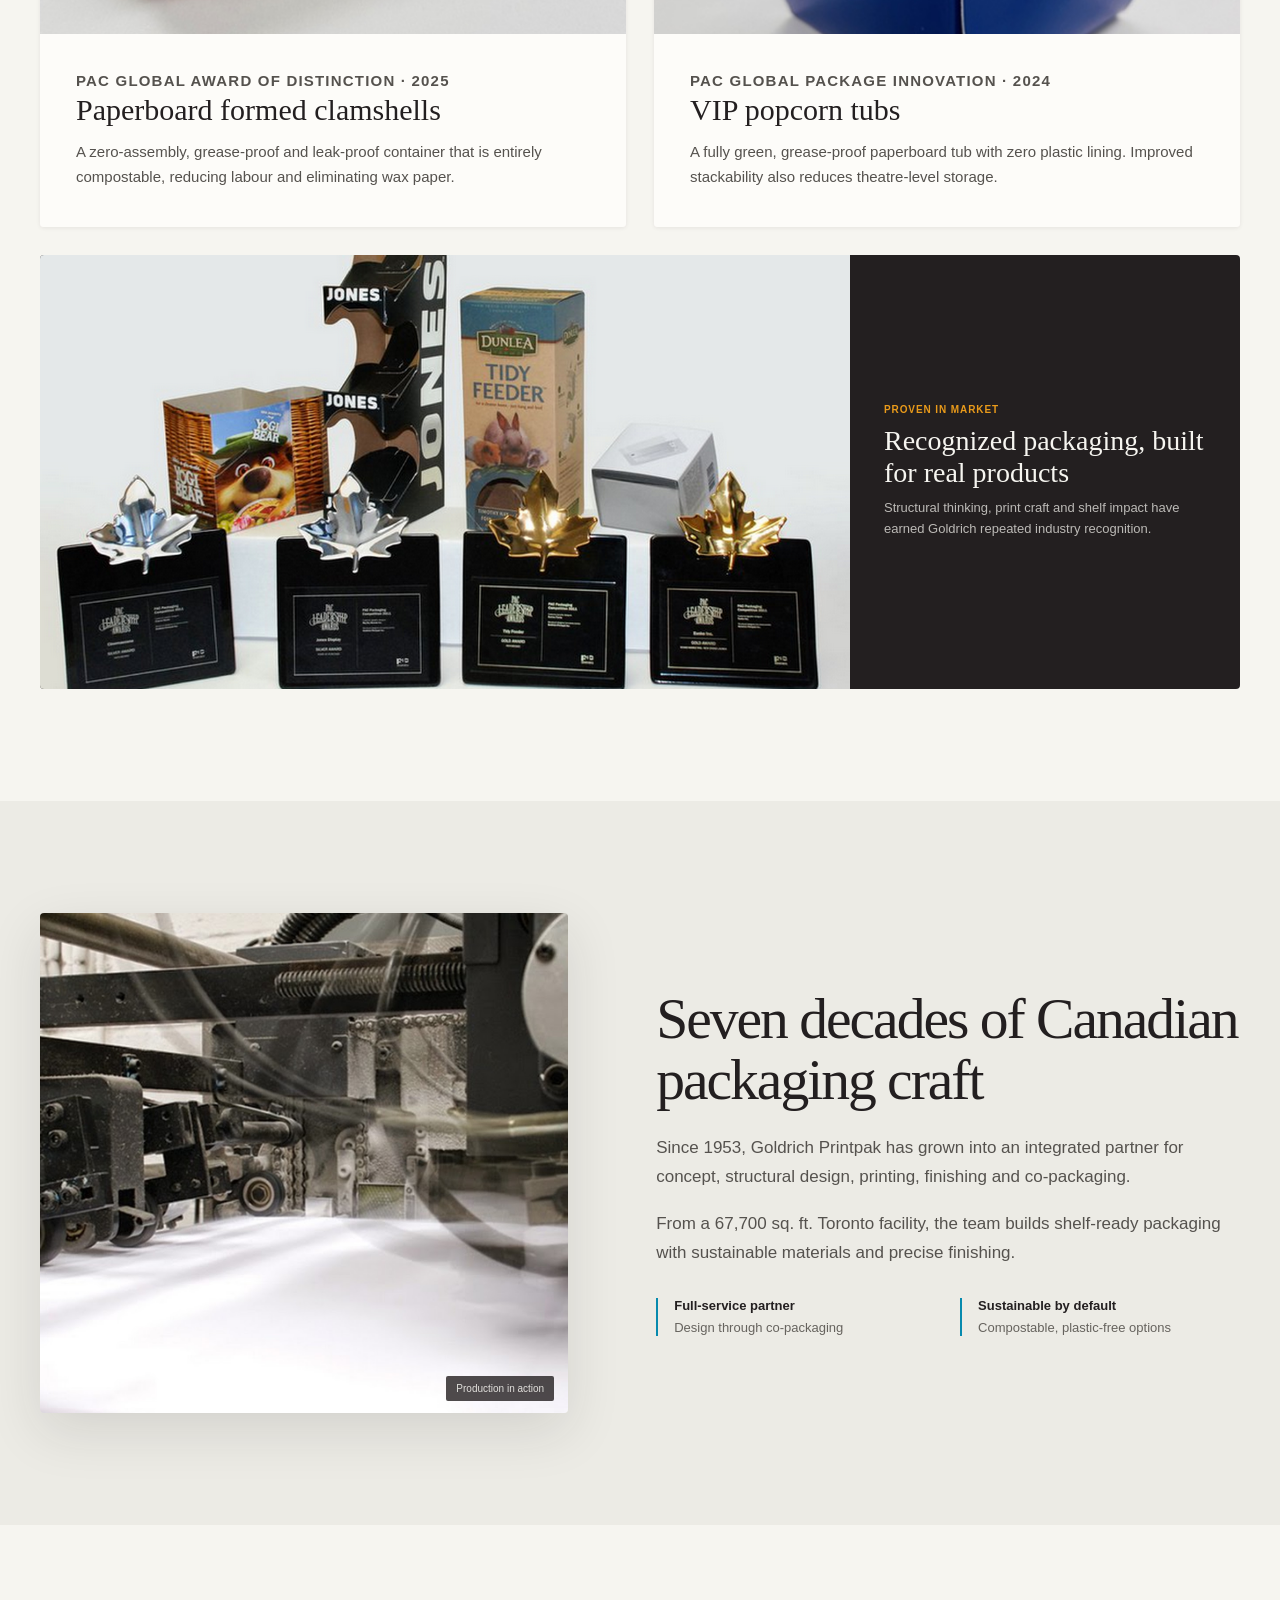
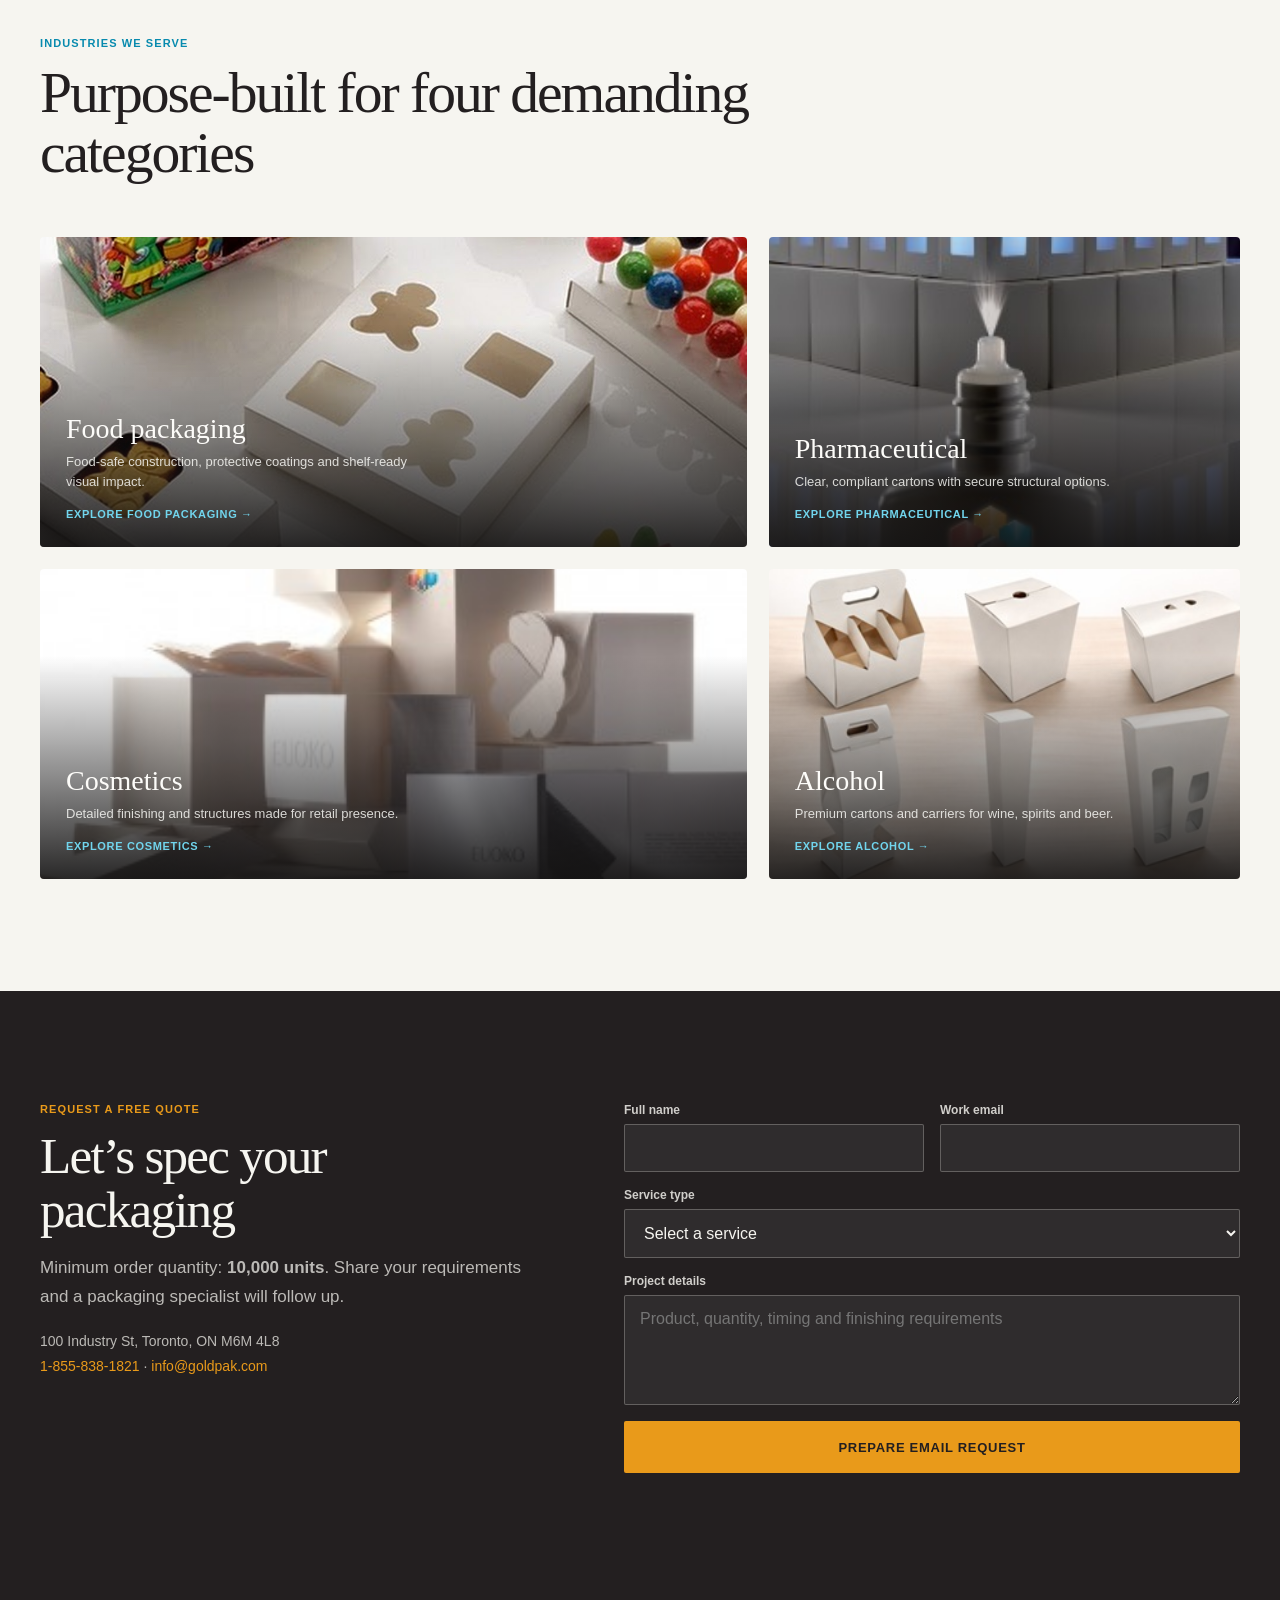
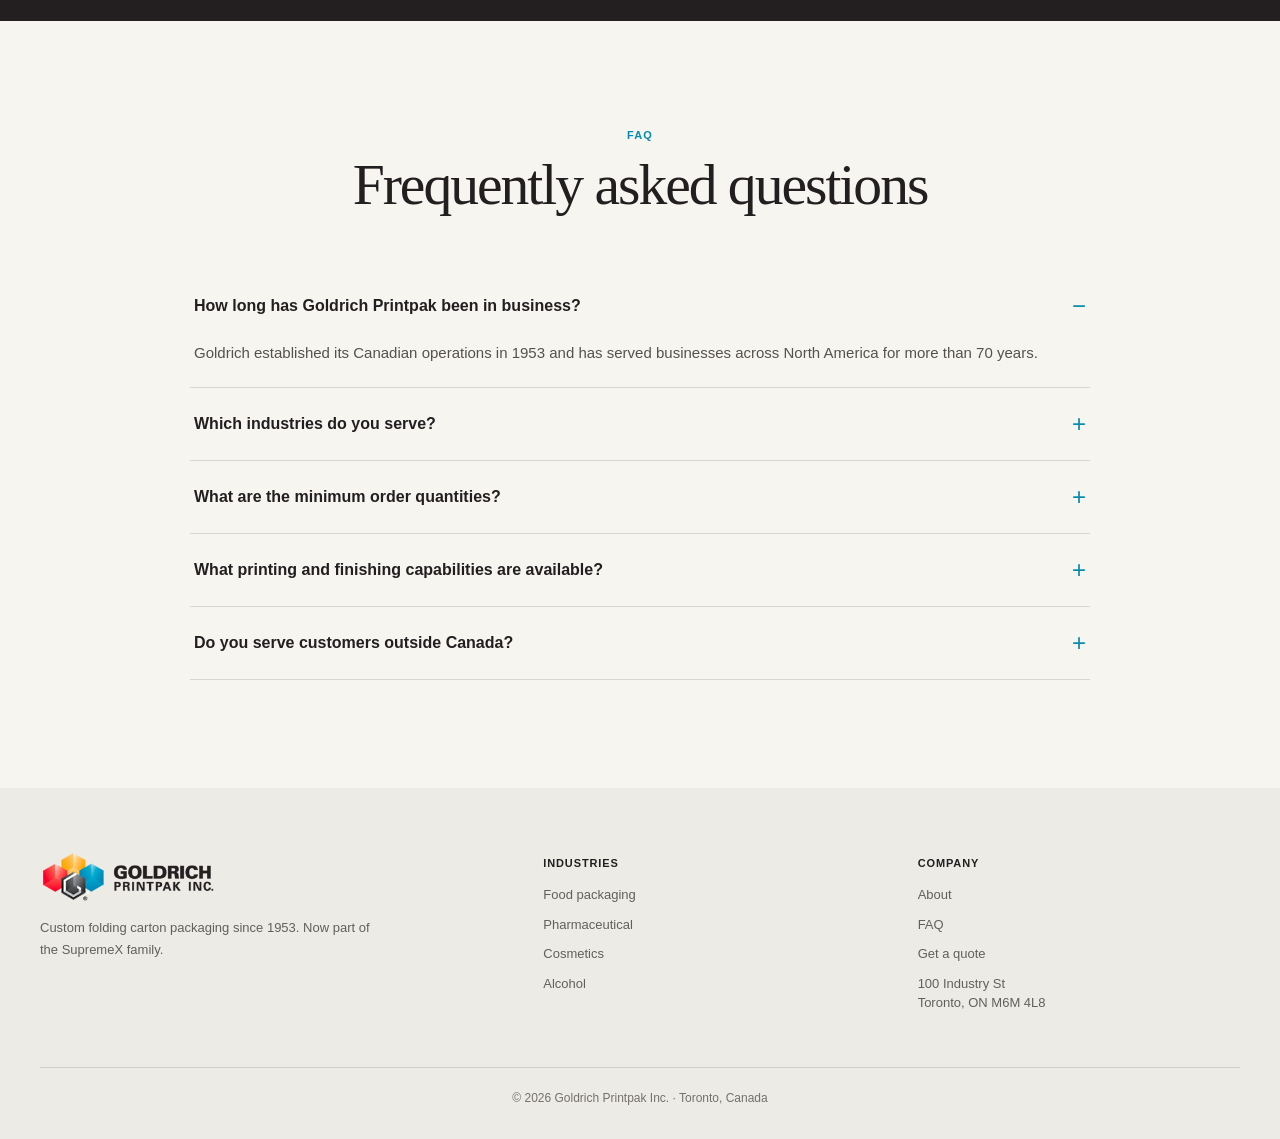
==== commit 41095f84: "Add rotating hero headline" ====
--- a/index.html
+++ b/index.html
@@ -11,7 +11,7 @@
     *{box-sizing:border-box}html{scroll-behavior:smooth;scroll-padding-top:88px}body{margin:0;background:var(--paper);color:var(--ink);font-family:Arial,"Helvetica Neue",sans-serif;-webkit-font-smoothing:antialiased}body.menu-open{overflow:hidden}img{display:block;max-width:100%}a{color:inherit;text-decoration:none}button,input,select,textarea{font:inherit}::selection{background:var(--amber);color:var(--ink)}:focus-visible{outline:3px solid var(--cyan);outline-offset:3px}
     .shell{width:min(calc(100% - 80px),var(--max));margin-inline:auto}.eyebrow{margin:0 0 14px;color:var(--cyan);font-size:11px;font-weight:800;letter-spacing:.1em;text-transform:uppercase}.title{max-width:780px;margin:0;font-family:Georgia,serif;font-size:clamp(38px,4.5vw,58px);font-weight:400;letter-spacing:-.035em;line-height:1.05}.copy{max-width:64ch;color:var(--muted);font-size:17px;line-height:1.7}.btn{display:inline-flex;min-height:52px;align-items:center;justify-content:center;border:1.5px solid var(--ink);border-radius:2px;padding:0 26px;font-size:13px;font-weight:800;letter-spacing:.055em;text-transform:uppercase;transition:transform .2s,background .2s,color .2s;white-space:nowrap}.btn:hover{background:rgba(35,31,32,.06)}.btn:active{transform:translateY(1px)}.btn.dark{background:var(--ink);color:var(--paper)}.btn.dark:hover{border-color:var(--cyan);background:var(--cyan);color:var(--white)}
     .site-header{position:fixed;inset:0 0 auto;z-index:20;border-bottom:1px solid var(--line);background:rgba(246,245,240,.93);backdrop-filter:blur(12px);transform:translateY(0);transition:transform .36s cubic-bezier(.16,1,.3,1),box-shadow .25s}.site-header.hidden{transform:translateY(calc(-100% - 2px))}.site-header.scrolled{box-shadow:0 8px 26px rgba(35,31,32,.08)}.nav{height:76px;display:grid;grid-template-columns:auto 1fr auto;align-items:center;gap:34px}.logo{width:180px;height:54px;object-fit:contain;object-position:left}.links{display:flex;justify-content:center;gap:28px}.links a,.phone{font-size:14px;font-weight:700}.links a:hover{color:var(--cyan)}.actions{display:flex;align-items:center;gap:18px}.actions .btn{min-height:42px;padding-inline:20px}.menu{display:none;width:44px;height:44px;border:1px solid var(--line);background:transparent}.menu span{display:block;width:20px;height:2px;margin:4px auto;background:var(--ink)}
-    .hero{min-height:760px;padding:146px 0 84px}.hero-grid{display:grid;grid-template-columns:1.05fr .95fr;align-items:center;gap:clamp(44px,6vw,84px)}.canada{display:inline-flex;align-items:center;gap:13px;margin-bottom:22px;color:#d3132a}.canada img{width:72px;height:72px;border-radius:50%;object-fit:cover;box-shadow:0 7px 18px rgba(200,16,46,.12)}.canada-copy{display:grid;gap:4px}.canada-copy strong{font-size:13px;font-weight:900;letter-spacing:.075em;text-transform:uppercase}.canada-copy small{color:#766f6c;font-size:10px;font-weight:700;letter-spacing:.08em;text-transform:uppercase}h1{max-width:700px;margin:0 0 24px;font-family:Georgia,serif;font-size:clamp(52px,5.35vw,76px);font-weight:400;letter-spacing:-.045em;line-height:1.02}h1 em{color:var(--cyan)}.hero-copy{max-width:530px;margin:0 0 30px;color:var(--muted);font-size:18px;line-height:1.62}.hero-actions{display:flex;flex-wrap:wrap;gap:12px}.stats{display:grid;grid-template-columns:repeat(3,1fr);gap:22px;margin-top:42px;padding-top:28px;border-top:1px solid var(--line)}.stat strong{display:block;font-family:Georgia,serif;font-size:34px;font-weight:400}.stat span{color:#6d6a64;font-size:10px;font-weight:700;letter-spacing:.05em;text-transform:uppercase}.hero-visual{position:relative}.hero-visual>img{width:100%;height:570px;border-radius:4px;object-fit:cover;box-shadow:var(--shadow)}.award{position:absolute;right:-18px;bottom:28px;max-width:246px;border-radius:2px;background:var(--ink);padding:20px 22px;color:var(--paper);box-shadow:0 18px 38px rgba(35,31,32,.24)}.award small{display:block;margin-bottom:7px;color:var(--amber);font-size:10px;font-weight:800;letter-spacing:.09em;text-transform:uppercase}.award p{margin:0;font-family:Georgia,serif;font-size:19px;font-style:italic;line-height:1.35}
+    .hero{min-height:760px;padding:146px 0 84px}.hero-grid{display:grid;grid-template-columns:1.05fr .95fr;align-items:center;gap:clamp(44px,6vw,84px)}.canada{display:inline-flex;align-items:center;gap:13px;margin-bottom:22px;color:#d3132a}.canada img{width:72px;height:72px;border-radius:50%;object-fit:cover;box-shadow:0 7px 18px rgba(200,16,46,.12)}.canada-copy{display:grid;gap:4px}.canada-copy strong{font-size:13px;font-weight:900;letter-spacing:.075em;text-transform:uppercase}.canada-copy small{color:#766f6c;font-size:10px;font-weight:700;letter-spacing:.08em;text-transform:uppercase}h1{max-width:700px;margin:0 0 24px;font-family:Georgia,serif;font-size:clamp(52px,5.35vw,76px);font-weight:400;letter-spacing:-.045em;line-height:1.02}.rotating-word{display:inline-block;width:5.45em;color:var(--cyan);white-space:nowrap}.rotating-word:after{content:"";display:inline-block;width:1px;height:.82em;margin-left:.06em;background:currentColor;animation:cursor-blink 1s steps(1,end) infinite;vertical-align:-.02em}@keyframes cursor-blink{50%{opacity:0}}.hero-copy{max-width:530px;margin:0 0 30px;color:var(--muted);font-size:18px;line-height:1.62}.hero-actions{display:flex;flex-wrap:wrap;gap:12px}.stats{display:grid;grid-template-columns:repeat(3,1fr);gap:22px;margin-top:42px;padding-top:28px;border-top:1px solid var(--line)}.stat strong{display:block;font-family:Georgia,serif;font-size:34px;font-weight:400}.stat span{color:#6d6a64;font-size:10px;font-weight:700;letter-spacing:.05em;text-transform:uppercase}.hero-visual{position:relative}.hero-visual>img{width:100%;height:570px;border-radius:4px;object-fit:cover;box-shadow:var(--shadow)}.award{position:absolute;right:-18px;bottom:28px;max-width:246px;border-radius:2px;background:var(--ink);padding:20px 22px;color:var(--paper);box-shadow:0 18px 38px rgba(35,31,32,.24)}.award small{display:block;margin-bottom:7px;color:var(--amber);font-size:10px;font-weight:800;letter-spacing:.09em;text-transform:uppercase}.award p{margin:0;font-family:Georgia,serif;font-size:19px;font-style:italic;line-height:1.35}
     .family{background:var(--supremex);color:#fff}.family .shell{min-height:86px;display:flex;align-items:center;justify-content:center;gap:22px;text-align:center}.family-kicker{font-size:11px;font-weight:800;letter-spacing:.11em;text-transform:uppercase;white-space:nowrap}.family-logo{width:188px;height:34px;object-fit:contain}.family p{margin:0;color:rgba(255,255,255,.88);font-size:14px}.divider{width:1px;height:32px;background:rgba(255,255,255,.34)}
     .section{padding:112px 0}.intro{margin-bottom:54px}.cards{display:grid;grid-template-columns:repeat(2,1fr);gap:28px}.card{overflow:hidden;border-radius:4px;background:var(--white);box-shadow:0 1px 4px rgba(35,31,32,.08)}.card>img{width:100%;height:340px;object-fit:cover;transition:transform .65s cubic-bezier(.16,1,.3,1)}.card>.product-photo{transform:scale(1.13)}.card:hover>.product-photo{transform:scale(1.17)}.card-body{position:relative;z-index:1;background:var(--white);padding:34px 36px 38px}.award-label{margin:0 0 10px;color:#a7620a;font-size:10px;font-weight:800;letter-spacing:.08em;text-transform:uppercase}.card h3{margin:0 0 12px;font-family:Georgia,serif;font-size:30px;font-weight:400}.card p{margin:0;color:var(--muted);font-size:15px;line-height:1.68}.proof{display:grid;grid-template-columns:1.35fr .65fr;min-height:270px;margin-top:28px;overflow:hidden;border-radius:4px;background:var(--ink);color:var(--paper)}.proof img{width:100%;height:100%;min-height:270px;object-fit:cover}.proof-copy{display:flex;flex-direction:column;justify-content:center;padding:34px}.proof small{margin-bottom:10px;color:var(--amber);font-size:10px;font-weight:800;letter-spacing:.09em;text-transform:uppercase}.proof h3{margin:0 0 10px;font-family:Georgia,serif;font-size:28px;font-weight:400;line-height:1.14}.proof p{margin:0;color:rgba(246,245,240,.72);font-size:13px;line-height:1.6}
     .about{background:var(--soft)}.about-grid{display:grid;grid-template-columns:.95fr 1.05fr;align-items:center;gap:clamp(50px,7vw,88px)}figure{position:relative;margin:0}figure img{width:100%;height:500px;border-radius:4px;object-fit:cover;box-shadow:var(--shadow)}figcaption{position:absolute;right:14px;bottom:12px;border-radius:2px;background:rgba(35,31,32,.8);padding:7px 10px;color:rgba(246,245,240,.88);font-size:10px}.about-copy .title{margin-bottom:24px}.about-copy p{margin:0 0 18px}.points{display:grid;grid-template-columns:repeat(2,1fr);gap:24px;margin-top:30px}.point{border-left:2px solid var(--cyan);padding-left:16px}.point strong{display:block;margin-bottom:5px;font-size:13px}.point span{color:#66635e;font-size:13px}
@@ -22,13 +22,13 @@
     @media(max-width:1020px){.shell{width:min(calc(100% - 48px),var(--max))}.phone{display:none}.hero-grid{grid-template-columns:1fr 1fr;gap:34px}}
     @media(max-width:780px){.shell{width:min(calc(100% - 32px),var(--max))}.nav{height:68px;grid-template-columns:1fr auto}.logo{width:148px;height:46px}.menu{display:block}.actions .btn{display:none}.links{position:fixed;inset:68px 0 auto;display:grid;gap:0;border-bottom:1px solid var(--line);background:var(--paper);padding:10px 16px 20px;opacity:0;pointer-events:none;transform:translateY(-12px);transition:.25s}.menu-open .links{opacity:1;pointer-events:auto;transform:none}.links a{border-bottom:1px solid var(--line);padding:17px 4px}.hero{min-height:0;padding:112px 0 72px}.hero-grid,.about-grid,.quote-grid{grid-template-columns:1fr}.hero-visual>img{height:520px}.award{right:-4px}.family .shell{align-items:flex-start;flex-direction:column;padding-block:22px;text-align:left}.divider{width:56px;height:1px}.section{padding:84px 0}.cards,.proof{grid-template-columns:1fr}.proof img{max-height:330px}.industry-grid{grid-template-columns:1fr;grid-auto-rows:320px}.form{grid-template-columns:1fr}.field,.full,.submit,.status{grid-column:1}.footer-grid{grid-template-columns:1fr 1fr}.footer-brand{grid-column:1/-1}}
     @media(max-width:520px){h1{font-size:47px}.hero-actions .btn{width:100%}.stats{gap:10px}.stat strong{font-size:28px}.stat span{font-size:9px}.hero-visual>img{height:430px}.award{left:14px;max-width:238px}.card>img{height:260px}.card-body{padding:28px 24px 32px}.points{grid-template-columns:1fr}figure img{height:350px}.footer-grid{grid-template-columns:1fr}.footer-brand{grid-column:auto}}
-    @media(prefers-reduced-motion:reduce){html{scroll-behavior:auto}*,*:before,*:after{transition-duration:.01ms!important}}
+    @media(prefers-reduced-motion:reduce){html{scroll-behavior:auto}*,*:before,*:after{transition-duration:.01ms!important}.rotating-word:after{display:none}}
   </style>
 </head>
 <body>
   <header class="site-header" id="header"><div class="shell nav"><a href="#top" aria-label="Goldrich Printpak home"><img class="logo" src="assets/logo.jpg" alt="Goldrich Printpak Inc." width="300" height="90"></a><nav class="links" aria-label="Primary"><a href="#innovations">Innovations</a><a href="#about">About</a><a href="#industries">Industries</a><a href="#faq">FAQ</a></nav><div class="actions"><a class="phone" href="tel:18558381821">1-855-838-1821</a><a class="btn dark" href="#quote">Get a quote</a><button class="menu" type="button" aria-label="Open navigation" aria-expanded="false"><span></span><span></span><span></span></button></div></div></header>
   <main id="top">
-    <section class="hero"><div class="shell hero-grid"><div><div class="canada"><img src="assets/proudly-canadian.png" alt="Proudly Canadian" width="475" height="475"><span class="canada-copy"><strong>Canadian-made packaging</strong><small>Toronto · Since 1953</small></span></div><h1>Award-winning packaging, <em>engineered</em> for the shelf.</h1><p class="hero-copy">A Toronto team turning folding cartons into a competitive advantage for brands across North America.</p><div class="hero-actions"><a class="btn dark" href="#quote">Request a quote</a><a class="btn" href="tel:18558381821">Call 1-855-838-1821</a></div><div class="stats"><div class="stat"><strong>70+</strong><span>Years in business</span></div><div class="stat"><strong>67.7K</strong><span>Sq. ft. facility</span></div><div class="stat"><strong>4</strong><span>Industries served</span></div></div></div><div class="hero-visual"><img src="assets/hero-packaging.png" alt="Custom food, pharmaceutical, cosmetics and beverage cartons" width="1122" height="1402" fetchpriority="high"><div class="award"><small>PAC Global Award</small><p>Distinction, 2025 · Paperboard clamshells</p></div></div></div></section>
+    <section class="hero"><div class="shell hero-grid"><div><div class="canada"><img src="assets/proudly-canadian.png" alt="Proudly Canadian" width="475" height="475"><span class="canada-copy"><strong>Canadian-made packaging</strong><small>Toronto · Since 1953</small></span></div><h1 aria-label="Award-winning packaging, engineered for the shelf.">Award-winning packaging, <em class="rotating-word" aria-hidden="true">engineered</em> for the shelf.</h1><p class="hero-copy">A Toronto team turning folding cartons into a competitive advantage for brands across North America.</p><div class="hero-actions"><a class="btn dark" href="#quote">Request a quote</a><a class="btn" href="tel:18558381821">Call 1-855-838-1821</a></div><div class="stats"><div class="stat"><strong>70+</strong><span>Years in business</span></div><div class="stat"><strong>67.7K</strong><span>Sq. ft. facility</span></div><div class="stat"><strong>4</strong><span>Industries served</span></div></div></div><div class="hero-visual"><img src="assets/hero-packaging.png" alt="Custom food, pharmaceutical, cosmetics and beverage cartons" width="1122" height="1402" fetchpriority="high"><div class="award"><small>PAC Global Award</small><p>Distinction, 2025 · Paperboard clamshells</p></div></div></div></section>
     <section class="family"><div class="shell"><span class="family-kicker">Now part of</span><img class="family-logo" src="assets/supremex-logo-white.svg" alt="SupremeX" width="188" height="34"><span class="divider"></span><p>Same Toronto team and facility, with greater scale to serve you.</p></div></section>
     <section class="section" id="innovations"><div class="shell"><div class="intro"><p class="eyebrow">Award-winning innovations</p><h2 class="title">Cost-saving breakthroughs, built to spec</h2></div><div class="cards"><article class="card"><img class="product-photo" src="assets/chicken.jpg" alt="Goldrich red compostable formed paperboard food clamshell" width="640" height="555" loading="lazy"><div class="card-body"><p class="award-label">PAC Global Award of Distinction · 2025</p><h3>Paperboard formed clamshells</h3><p>A zero-assembly, grease-proof and leak-proof container that is entirely compostable, reducing labour and eliminating wax paper.</p></div></article><article class="card"><img class="product-photo" src="assets/popcorn.jpg" alt="Goldrich VIP paperboard popcorn tubs" width="640" height="552" loading="lazy"><div class="card-body"><p class="award-label">PAC Global Package Innovation · 2024</p><h3>VIP popcorn tubs</h3><p>A fully green, grease-proof paperboard tub with zero plastic lining. Improved stackability also reduces theatre-level storage.</p></div></article></div><div class="proof"><img src="assets/awards-showcase.png" alt="Goldrich packaging displayed behind four packaging awards" width="1200" height="642" loading="lazy"><div class="proof-copy"><small>Proven in market</small><h3>Recognized packaging, built for real products</h3><p>Structural thinking, print craft and shelf impact have earned Goldrich repeated industry recognition.</p></div></div></div></section>
     <section class="section about" id="about"><div class="shell about-grid"><figure><img src="assets/real-press.png" alt="Goldrich equipment feeding paperboard through the press" width="1200" height="1301" loading="lazy"><figcaption>Production in action</figcaption></figure><div class="about-copy"><h2 class="title">Seven decades of Canadian packaging craft</h2><p class="copy">Since 1953, Goldrich Printpak has grown into an integrated partner for concept, structural design, printing, finishing and co-packaging.</p><p class="copy">From a 67,700 sq. ft. Toronto facility, the team builds shelf-ready packaging with sustainable materials and precise finishing.</p><div class="points"><div class="point"><strong>Full-service partner</strong><span>Design through co-packaging</span></div><div class="point"><strong>Sustainable by default</strong><span>Compostable, plastic-free options</span></div></div></div></div></section>
@@ -39,6 +39,8 @@
   <footer><div class="shell"><div class="footer-grid"><div class="footer-brand"><img src="assets/logo.jpg" alt="Goldrich Printpak Inc." width="300" height="90"><p>Custom folding carton packaging since 1953. Now part of the SupremeX family.</p></div><div class="footer-col"><h3>Industries</h3><a href="#industries">Food packaging</a><a href="#industries">Pharmaceutical</a><a href="#industries">Cosmetics</a><a href="#industries">Alcohol</a></div><div class="footer-col"><h3>Company</h3><a href="#about">About</a><a href="#faq">FAQ</a><a href="#quote">Get a quote</a><address>100 Industry St<br>Toronto, ON M6M 4L8</address></div></div><div class="copyright">© <span id="year"></span> Goldrich Printpak Inc. · Toronto, Canada</div></div></footer>
   <script>
     const header=document.querySelector('#header'),menu=document.querySelector('.menu'),reduced=matchMedia('(prefers-reduced-motion: reduce)').matches;let touchY=0;
+    const rotatingWord=document.querySelector('.rotating-word'),rotationWords=['engineered','designed','crafted'];
+    if(rotatingWord&&!reduced){let wordIndex=0,charIndex=rotationWords[0].length,deleting=true;const rotate=()=>{const word=rotationWords[wordIndex];if(deleting){charIndex--;rotatingWord.textContent=word.slice(0,charIndex);if(charIndex===0){deleting=false;wordIndex=(wordIndex+1)%rotationWords.length;setTimeout(rotate,240)}else setTimeout(rotate,48)}else{const next=rotationWords[wordIndex];charIndex++;rotatingWord.textContent=next.slice(0,charIndex);if(charIndex===next.length){deleting=true;setTimeout(rotate,2100)}else setTimeout(rotate,78)}};setTimeout(rotate,2100)}
     function show(){header.classList.remove('hidden')}function hide(){if(!document.body.classList.contains('menu-open')&&!reduced)header.classList.add('hidden')}function direction(d){header.classList.toggle('scrolled',document.documentElement.scrollTop>12);if(document.documentElement.scrollTop<80||d<0)show();else if(d>0)hide()}
     addEventListener('wheel',e=>direction(e.deltaY),{passive:true});addEventListener('touchstart',e=>touchY=e.touches[0].clientY,{passive:true});addEventListener('touchmove',e=>{const y=e.touches[0].clientY;direction(touchY-y);touchY=y},{passive:true});addEventListener('keydown',e=>{if(['ArrowUp','PageUp','Home'].includes(e.key))direction(-1);if(['ArrowDown','PageDown','End',' '].includes(e.key))direction(1)});
     menu.addEventListener('click',()=>{const open=document.body.classList.toggle('menu-open');menu.setAttribute('aria-expanded',String(open));menu.setAttribute('aria-label',open?'Close navigation':'Open navigation');show()});document.querySelectorAll('.links a').forEach(a=>a.addEventListener('click',()=>{document.body.classList.remove('menu-open');menu.setAttribute('aria-expanded','false')}));
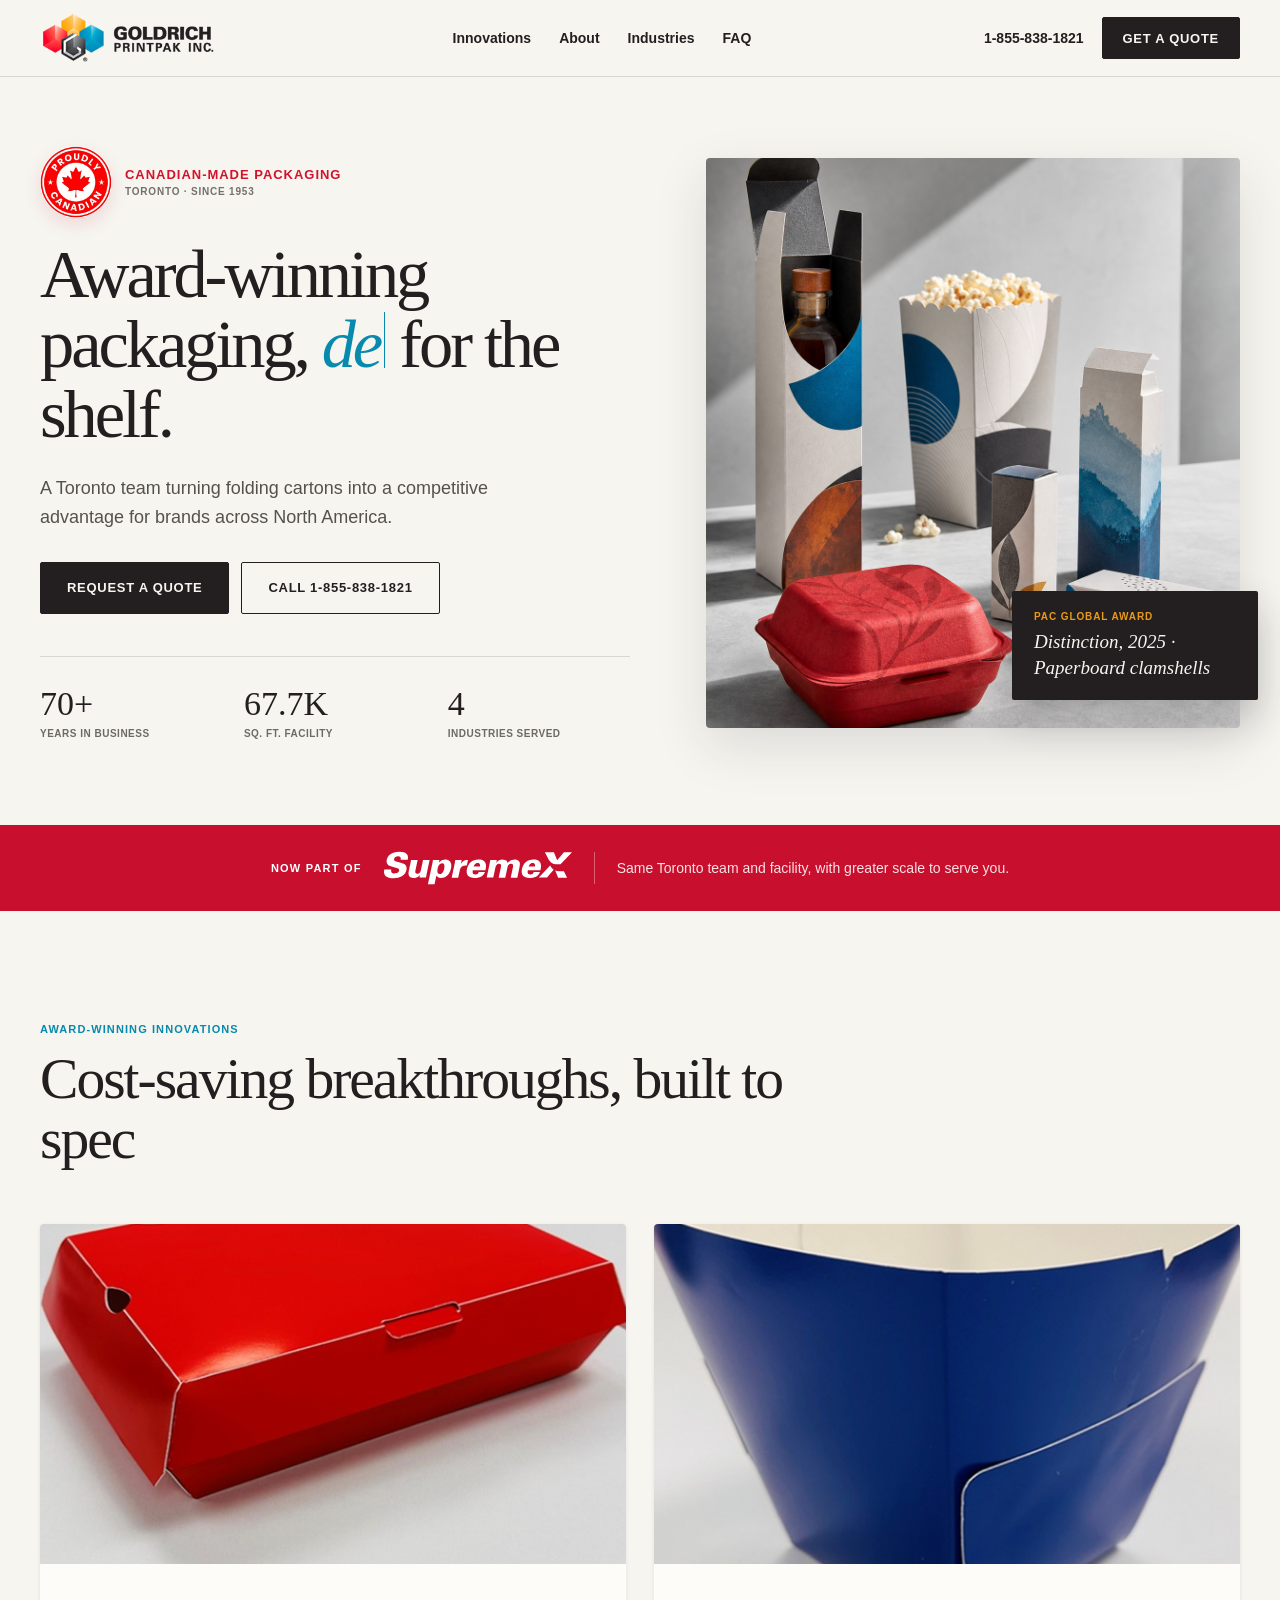
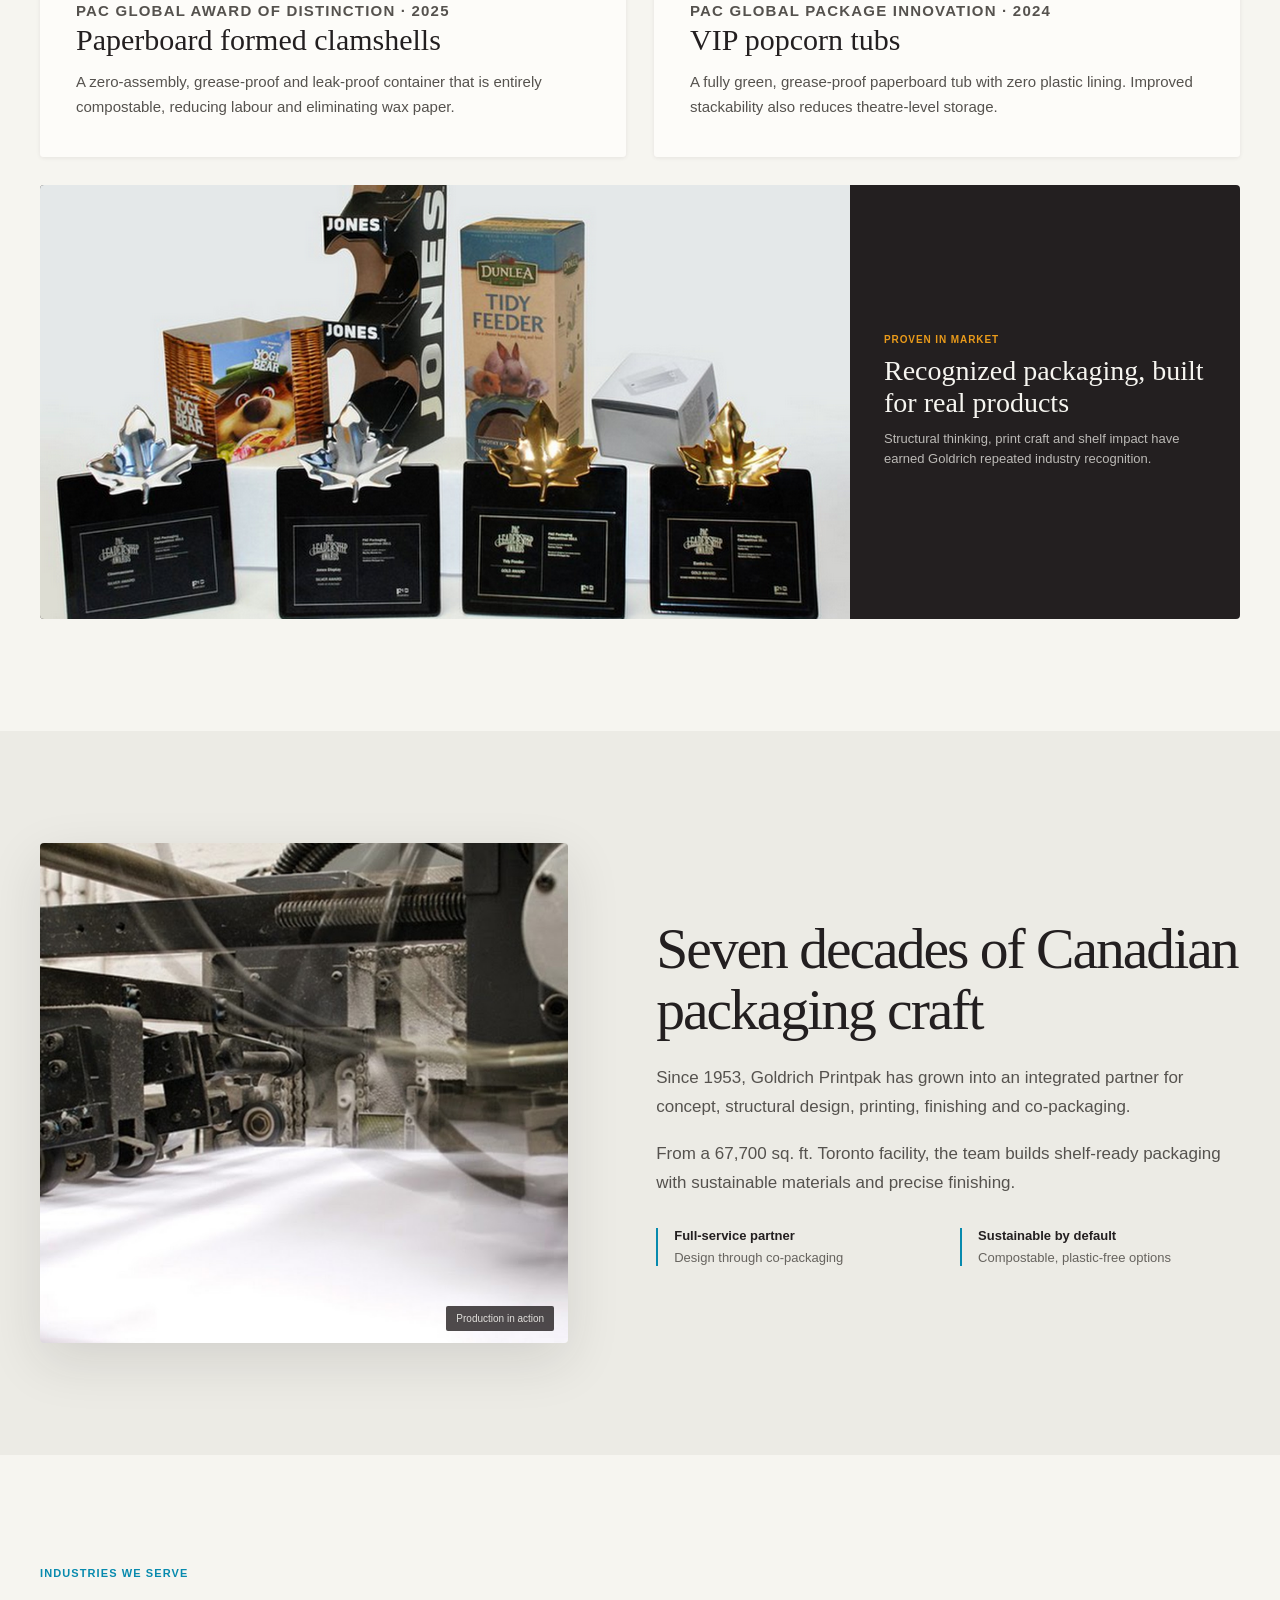
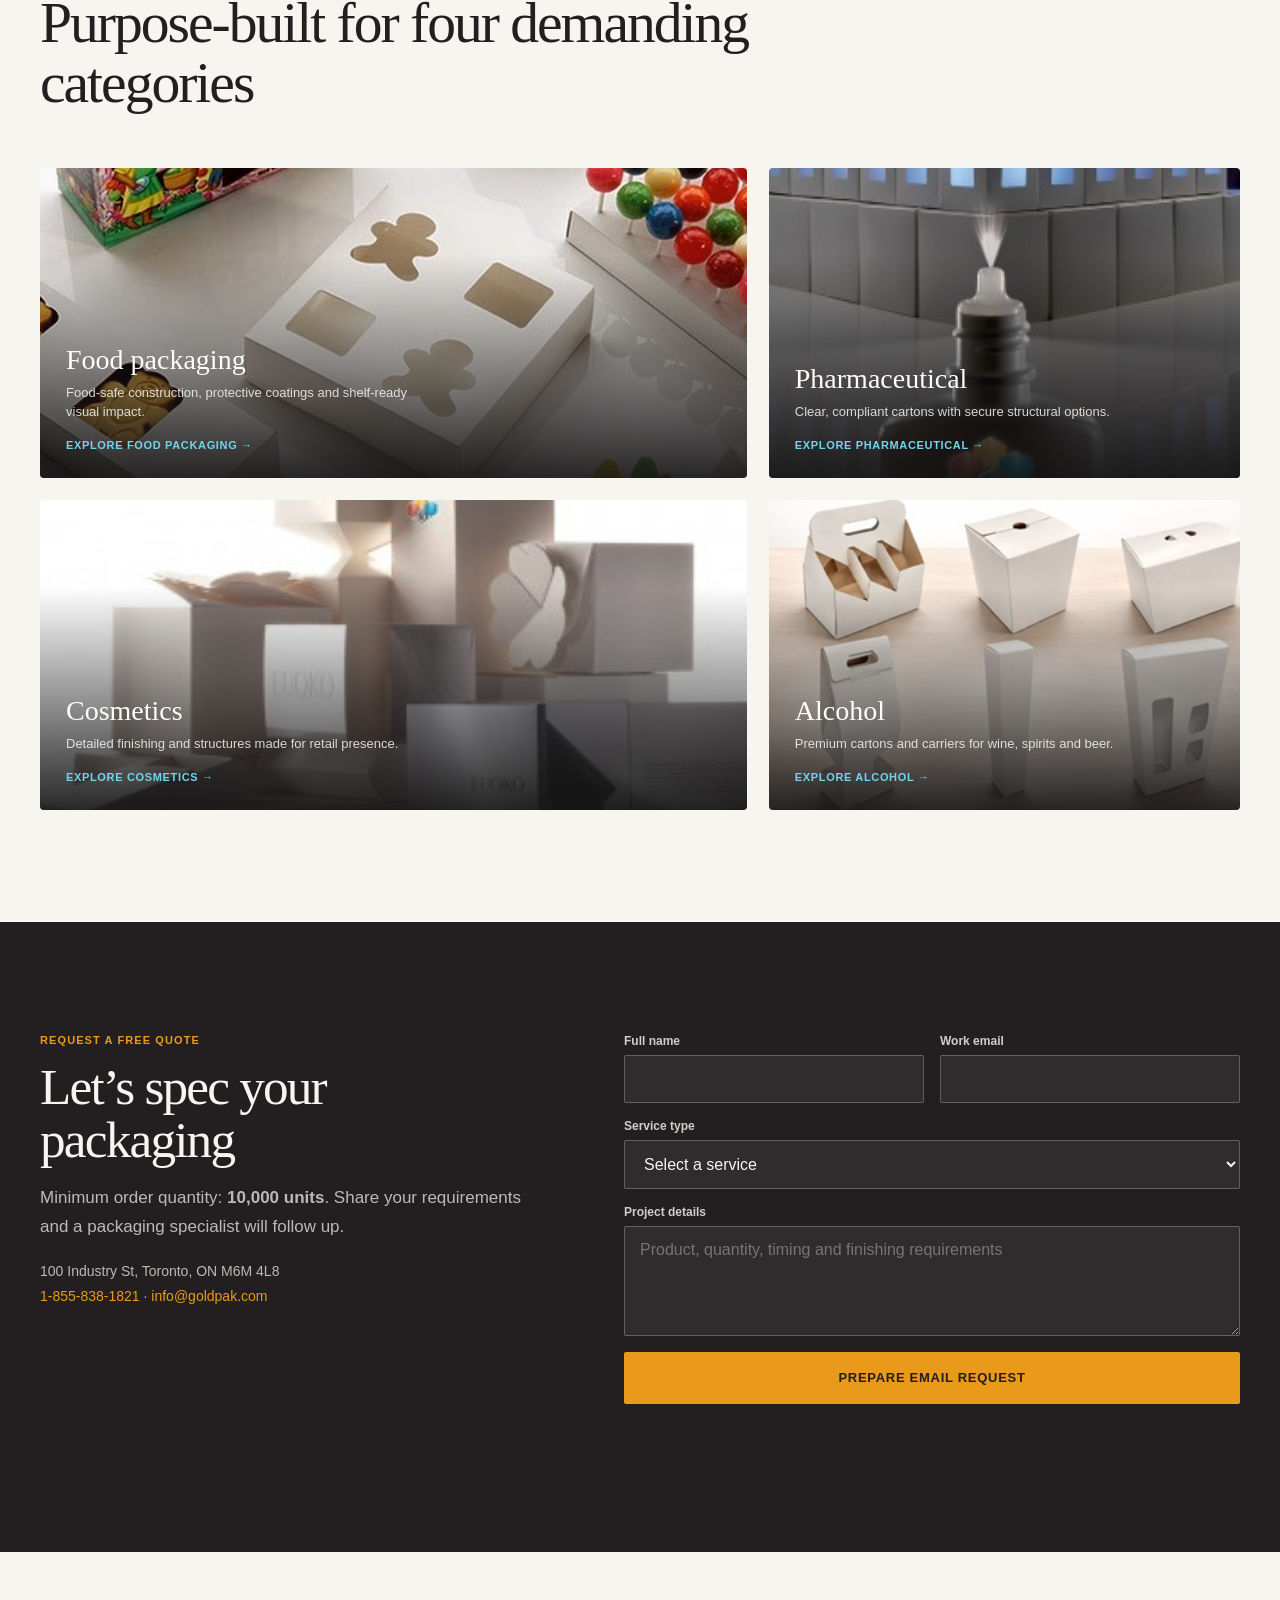
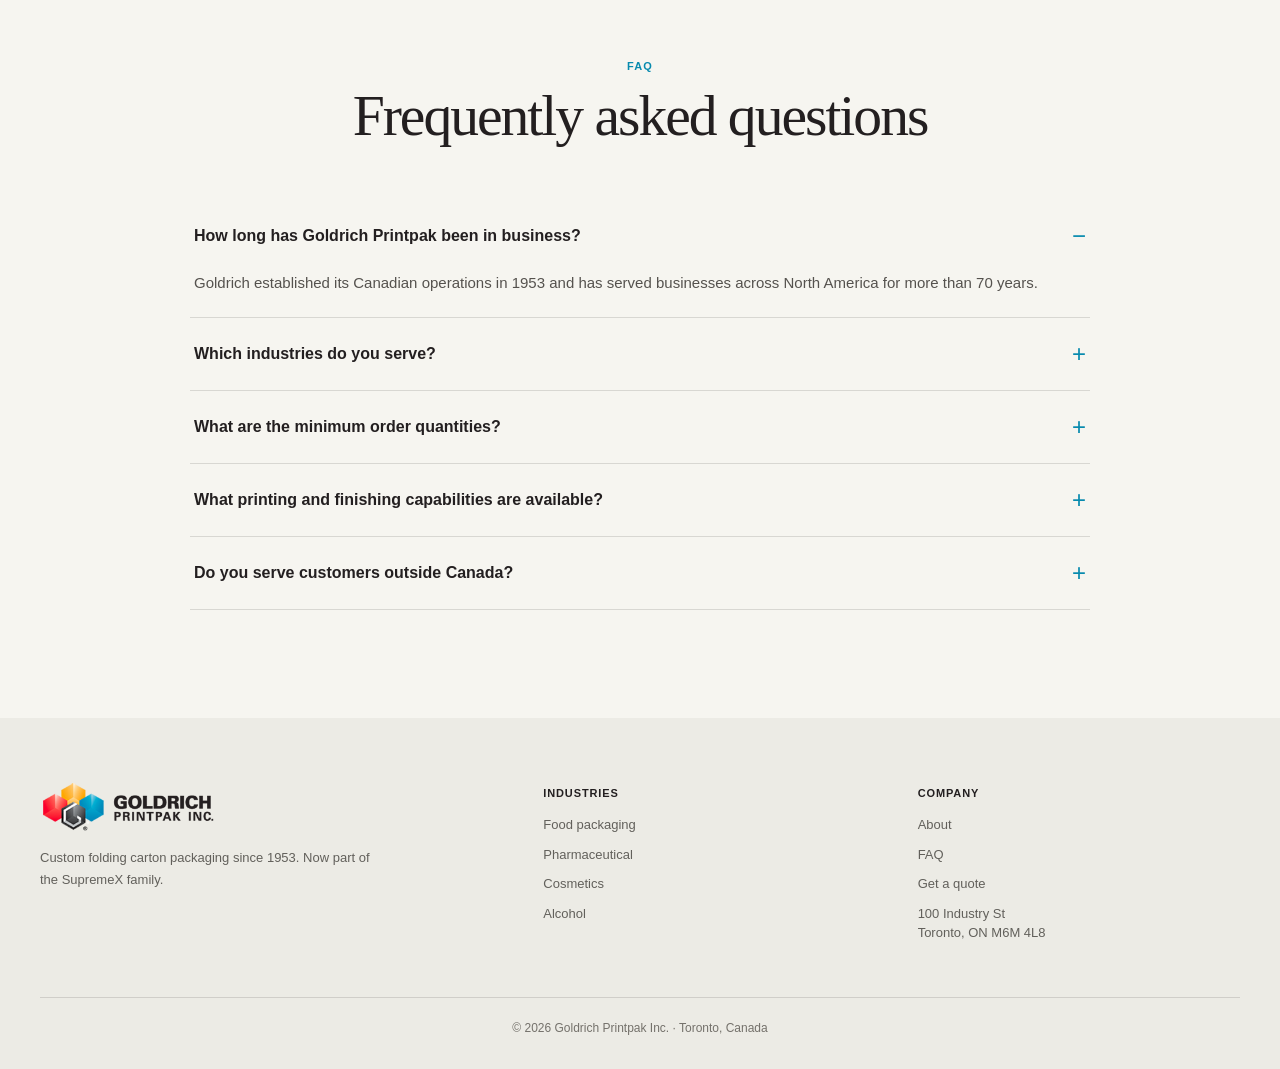
==== commit f812f07c: "Tighten rotating headline spacing" ====
--- a/index.html
+++ b/index.html
@@ -11,7 +11,7 @@
     *{box-sizing:border-box}html{scroll-behavior:smooth;scroll-padding-top:88px}body{margin:0;background:var(--paper);color:var(--ink);font-family:Arial,"Helvetica Neue",sans-serif;-webkit-font-smoothing:antialiased}body.menu-open{overflow:hidden}img{display:block;max-width:100%}a{color:inherit;text-decoration:none}button,input,select,textarea{font:inherit}::selection{background:var(--amber);color:var(--ink)}:focus-visible{outline:3px solid var(--cyan);outline-offset:3px}
     .shell{width:min(calc(100% - 80px),var(--max));margin-inline:auto}.eyebrow{margin:0 0 14px;color:var(--cyan);font-size:11px;font-weight:800;letter-spacing:.1em;text-transform:uppercase}.title{max-width:780px;margin:0;font-family:Georgia,serif;font-size:clamp(38px,4.5vw,58px);font-weight:400;letter-spacing:-.035em;line-height:1.05}.copy{max-width:64ch;color:var(--muted);font-size:17px;line-height:1.7}.btn{display:inline-flex;min-height:52px;align-items:center;justify-content:center;border:1.5px solid var(--ink);border-radius:2px;padding:0 26px;font-size:13px;font-weight:800;letter-spacing:.055em;text-transform:uppercase;transition:transform .2s,background .2s,color .2s;white-space:nowrap}.btn:hover{background:rgba(35,31,32,.06)}.btn:active{transform:translateY(1px)}.btn.dark{background:var(--ink);color:var(--paper)}.btn.dark:hover{border-color:var(--cyan);background:var(--cyan);color:var(--white)}
     .site-header{position:fixed;inset:0 0 auto;z-index:20;border-bottom:1px solid var(--line);background:rgba(246,245,240,.93);backdrop-filter:blur(12px);transform:translateY(0);transition:transform .36s cubic-bezier(.16,1,.3,1),box-shadow .25s}.site-header.hidden{transform:translateY(calc(-100% - 2px))}.site-header.scrolled{box-shadow:0 8px 26px rgba(35,31,32,.08)}.nav{height:76px;display:grid;grid-template-columns:auto 1fr auto;align-items:center;gap:34px}.logo{width:180px;height:54px;object-fit:contain;object-position:left}.links{display:flex;justify-content:center;gap:28px}.links a,.phone{font-size:14px;font-weight:700}.links a:hover{color:var(--cyan)}.actions{display:flex;align-items:center;gap:18px}.actions .btn{min-height:42px;padding-inline:20px}.menu{display:none;width:44px;height:44px;border:1px solid var(--line);background:transparent}.menu span{display:block;width:20px;height:2px;margin:4px auto;background:var(--ink)}
-    .hero{min-height:760px;padding:146px 0 84px}.hero-grid{display:grid;grid-template-columns:1.05fr .95fr;align-items:center;gap:clamp(44px,6vw,84px)}.canada{display:inline-flex;align-items:center;gap:13px;margin-bottom:22px;color:#d3132a}.canada img{width:72px;height:72px;border-radius:50%;object-fit:cover;box-shadow:0 7px 18px rgba(200,16,46,.12)}.canada-copy{display:grid;gap:4px}.canada-copy strong{font-size:13px;font-weight:900;letter-spacing:.075em;text-transform:uppercase}.canada-copy small{color:#766f6c;font-size:10px;font-weight:700;letter-spacing:.08em;text-transform:uppercase}h1{max-width:700px;margin:0 0 24px;font-family:Georgia,serif;font-size:clamp(52px,5.35vw,76px);font-weight:400;letter-spacing:-.045em;line-height:1.02}.rotating-word{display:inline-block;width:5.45em;color:var(--cyan);white-space:nowrap}.rotating-word:after{content:"";display:inline-block;width:1px;height:.82em;margin-left:.06em;background:currentColor;animation:cursor-blink 1s steps(1,end) infinite;vertical-align:-.02em}@keyframes cursor-blink{50%{opacity:0}}.hero-copy{max-width:530px;margin:0 0 30px;color:var(--muted);font-size:18px;line-height:1.62}.hero-actions{display:flex;flex-wrap:wrap;gap:12px}.stats{display:grid;grid-template-columns:repeat(3,1fr);gap:22px;margin-top:42px;padding-top:28px;border-top:1px solid var(--line)}.stat strong{display:block;font-family:Georgia,serif;font-size:34px;font-weight:400}.stat span{color:#6d6a64;font-size:10px;font-weight:700;letter-spacing:.05em;text-transform:uppercase}.hero-visual{position:relative}.hero-visual>img{width:100%;height:570px;border-radius:4px;object-fit:cover;box-shadow:var(--shadow)}.award{position:absolute;right:-18px;bottom:28px;max-width:246px;border-radius:2px;background:var(--ink);padding:20px 22px;color:var(--paper);box-shadow:0 18px 38px rgba(35,31,32,.24)}.award small{display:block;margin-bottom:7px;color:var(--amber);font-size:10px;font-weight:800;letter-spacing:.09em;text-transform:uppercase}.award p{margin:0;font-family:Georgia,serif;font-size:19px;font-style:italic;line-height:1.35}
+    .hero{min-height:760px;padding:146px 0 84px}.hero-grid{display:grid;grid-template-columns:1.05fr .95fr;align-items:center;gap:clamp(44px,6vw,84px)}.canada{display:inline-flex;align-items:center;gap:13px;margin-bottom:22px;color:#d3132a}.canada img{width:72px;height:72px;border-radius:50%;object-fit:cover;box-shadow:0 7px 18px rgba(200,16,46,.12)}.canada-copy{display:grid;gap:4px}.canada-copy strong{font-size:13px;font-weight:900;letter-spacing:.075em;text-transform:uppercase}.canada-copy small{color:#766f6c;font-size:10px;font-weight:700;letter-spacing:.08em;text-transform:uppercase}h1{max-width:700px;margin:0 0 24px;font-family:Georgia,serif;font-size:clamp(52px,5.35vw,76px);font-weight:400;letter-spacing:-.045em;line-height:1.02}.rotating-word{display:inline-block;color:var(--cyan);white-space:nowrap}.rotating-word:after{content:"";display:inline-block;width:1px;height:.82em;margin-left:.06em;background:currentColor;animation:cursor-blink 1s steps(1,end) infinite;vertical-align:-.02em}@keyframes cursor-blink{50%{opacity:0}}.hero-copy{max-width:530px;margin:0 0 30px;color:var(--muted);font-size:18px;line-height:1.62}.hero-actions{display:flex;flex-wrap:wrap;gap:12px}.stats{display:grid;grid-template-columns:repeat(3,1fr);gap:22px;margin-top:42px;padding-top:28px;border-top:1px solid var(--line)}.stat strong{display:block;font-family:Georgia,serif;font-size:34px;font-weight:400}.stat span{color:#6d6a64;font-size:10px;font-weight:700;letter-spacing:.05em;text-transform:uppercase}.hero-visual{position:relative}.hero-visual>img{width:100%;height:570px;border-radius:4px;object-fit:cover;box-shadow:var(--shadow)}.award{position:absolute;right:-18px;bottom:28px;max-width:246px;border-radius:2px;background:var(--ink);padding:20px 22px;color:var(--paper);box-shadow:0 18px 38px rgba(35,31,32,.24)}.award small{display:block;margin-bottom:7px;color:var(--amber);font-size:10px;font-weight:800;letter-spacing:.09em;text-transform:uppercase}.award p{margin:0;font-family:Georgia,serif;font-size:19px;font-style:italic;line-height:1.35}
     .family{background:var(--supremex);color:#fff}.family .shell{min-height:86px;display:flex;align-items:center;justify-content:center;gap:22px;text-align:center}.family-kicker{font-size:11px;font-weight:800;letter-spacing:.11em;text-transform:uppercase;white-space:nowrap}.family-logo{width:188px;height:34px;object-fit:contain}.family p{margin:0;color:rgba(255,255,255,.88);font-size:14px}.divider{width:1px;height:32px;background:rgba(255,255,255,.34)}
     .section{padding:112px 0}.intro{margin-bottom:54px}.cards{display:grid;grid-template-columns:repeat(2,1fr);gap:28px}.card{overflow:hidden;border-radius:4px;background:var(--white);box-shadow:0 1px 4px rgba(35,31,32,.08)}.card>img{width:100%;height:340px;object-fit:cover;transition:transform .65s cubic-bezier(.16,1,.3,1)}.card>.product-photo{transform:scale(1.13)}.card:hover>.product-photo{transform:scale(1.17)}.card-body{position:relative;z-index:1;background:var(--white);padding:34px 36px 38px}.award-label{margin:0 0 10px;color:#a7620a;font-size:10px;font-weight:800;letter-spacing:.08em;text-transform:uppercase}.card h3{margin:0 0 12px;font-family:Georgia,serif;font-size:30px;font-weight:400}.card p{margin:0;color:var(--muted);font-size:15px;line-height:1.68}.proof{display:grid;grid-template-columns:1.35fr .65fr;min-height:270px;margin-top:28px;overflow:hidden;border-radius:4px;background:var(--ink);color:var(--paper)}.proof img{width:100%;height:100%;min-height:270px;object-fit:cover}.proof-copy{display:flex;flex-direction:column;justify-content:center;padding:34px}.proof small{margin-bottom:10px;color:var(--amber);font-size:10px;font-weight:800;letter-spacing:.09em;text-transform:uppercase}.proof h3{margin:0 0 10px;font-family:Georgia,serif;font-size:28px;font-weight:400;line-height:1.14}.proof p{margin:0;color:rgba(246,245,240,.72);font-size:13px;line-height:1.6}
     .about{background:var(--soft)}.about-grid{display:grid;grid-template-columns:.95fr 1.05fr;align-items:center;gap:clamp(50px,7vw,88px)}figure{position:relative;margin:0}figure img{width:100%;height:500px;border-radius:4px;object-fit:cover;box-shadow:var(--shadow)}figcaption{position:absolute;right:14px;bottom:12px;border-radius:2px;background:rgba(35,31,32,.8);padding:7px 10px;color:rgba(246,245,240,.88);font-size:10px}.about-copy .title{margin-bottom:24px}.about-copy p{margin:0 0 18px}.points{display:grid;grid-template-columns:repeat(2,1fr);gap:24px;margin-top:30px}.point{border-left:2px solid var(--cyan);padding-left:16px}.point strong{display:block;margin-bottom:5px;font-size:13px}.point span{color:#66635e;font-size:13px}
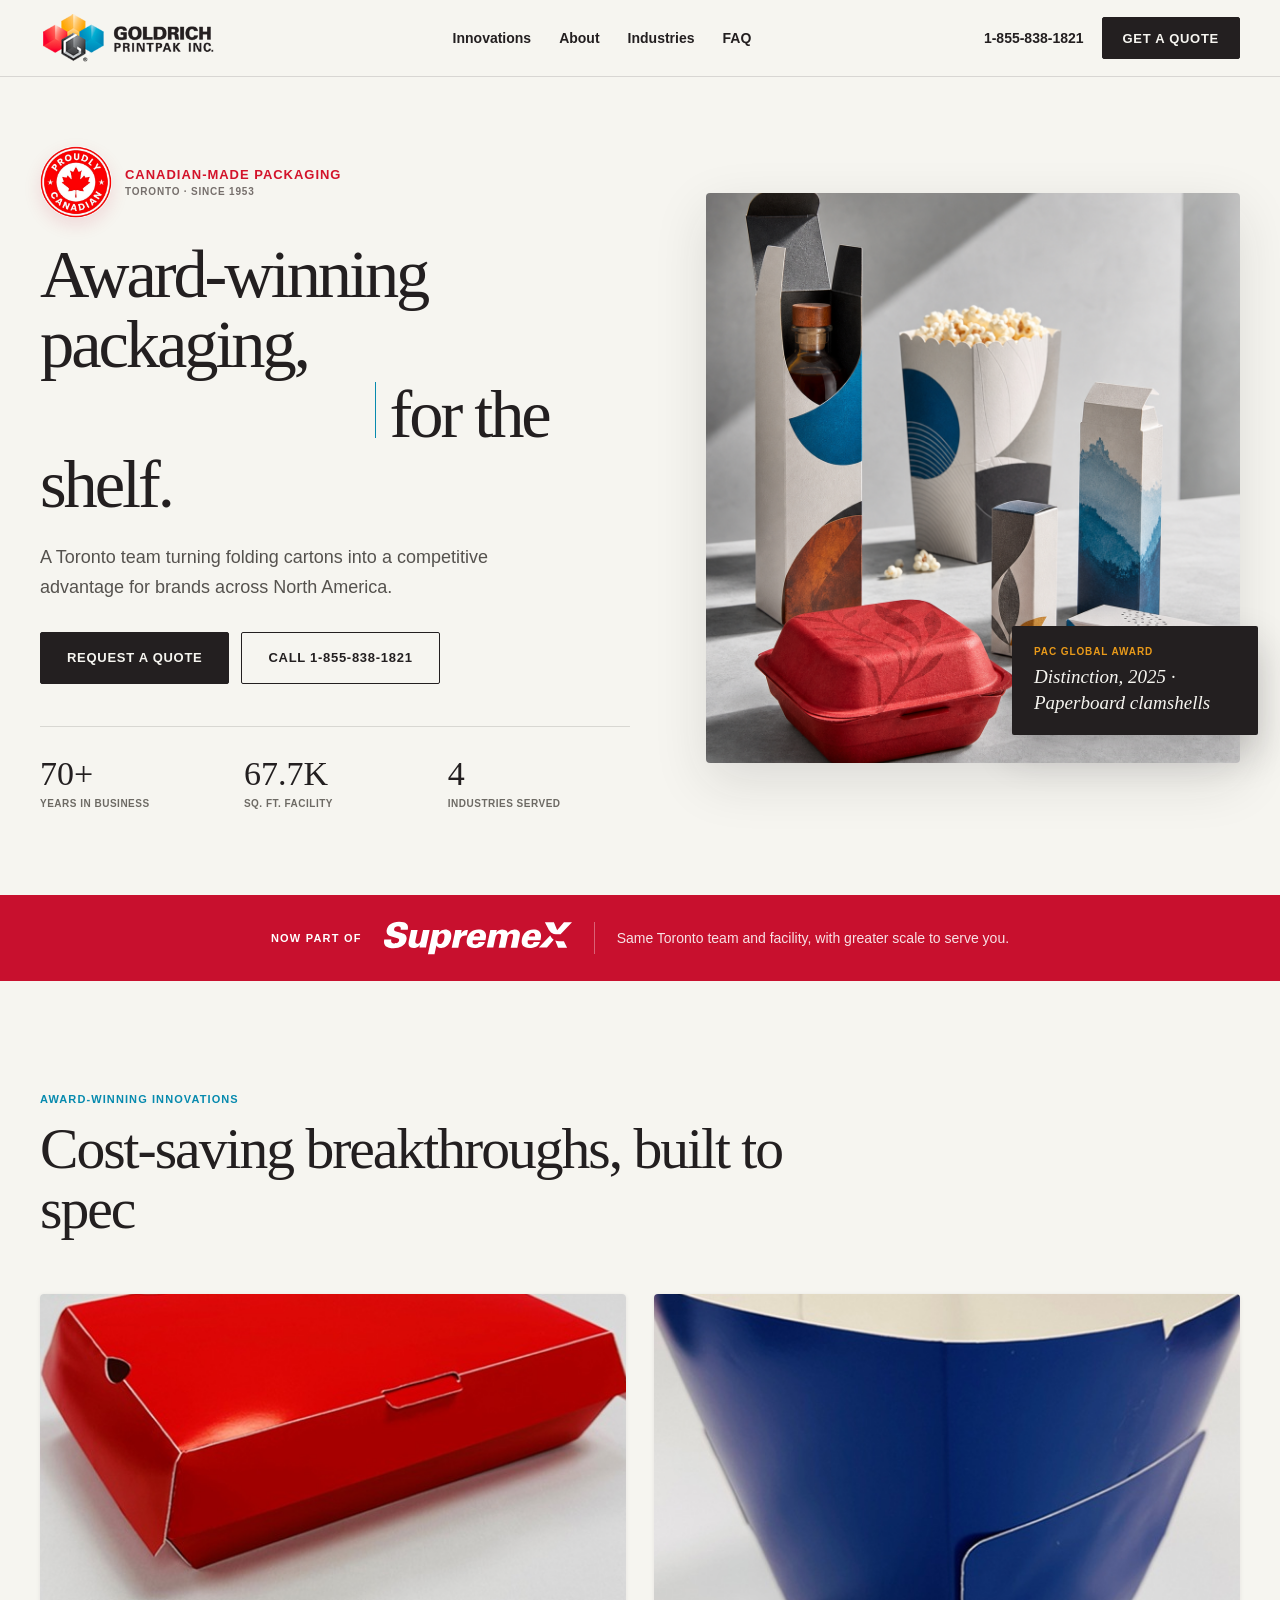
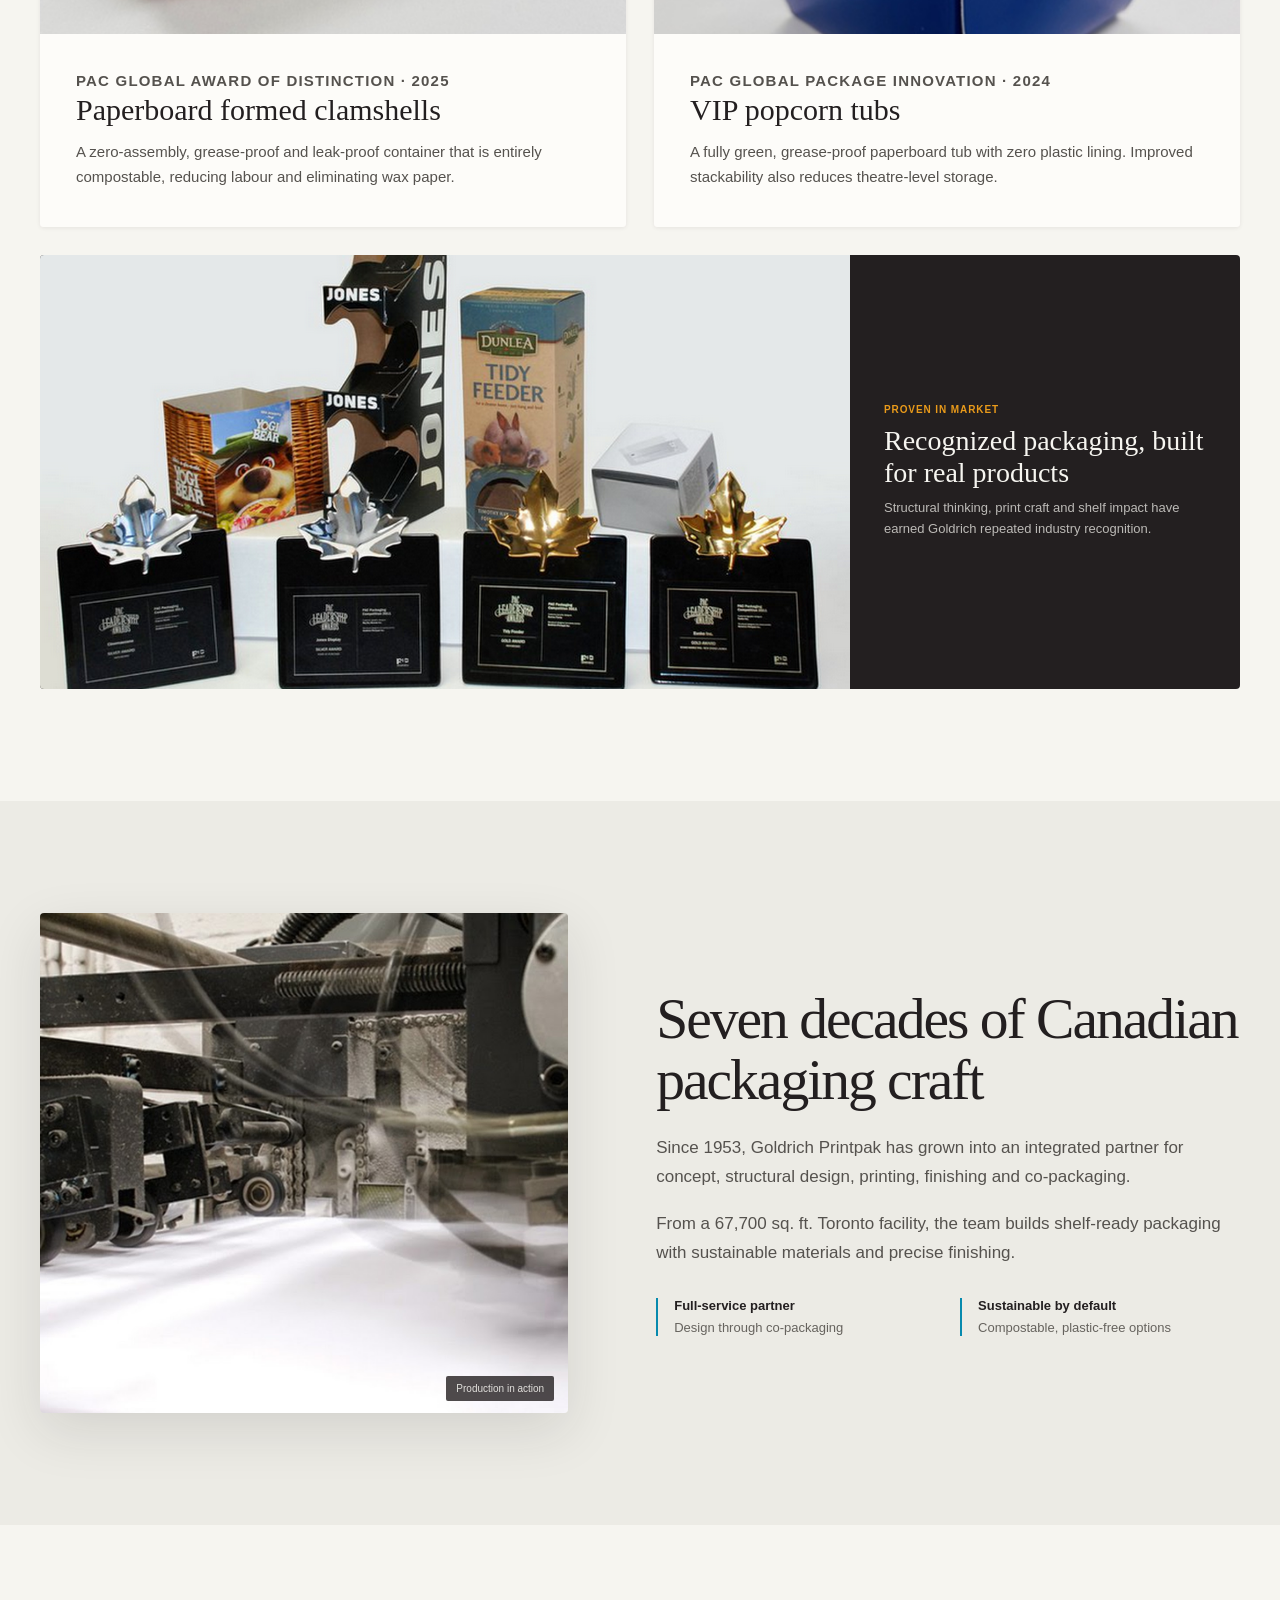
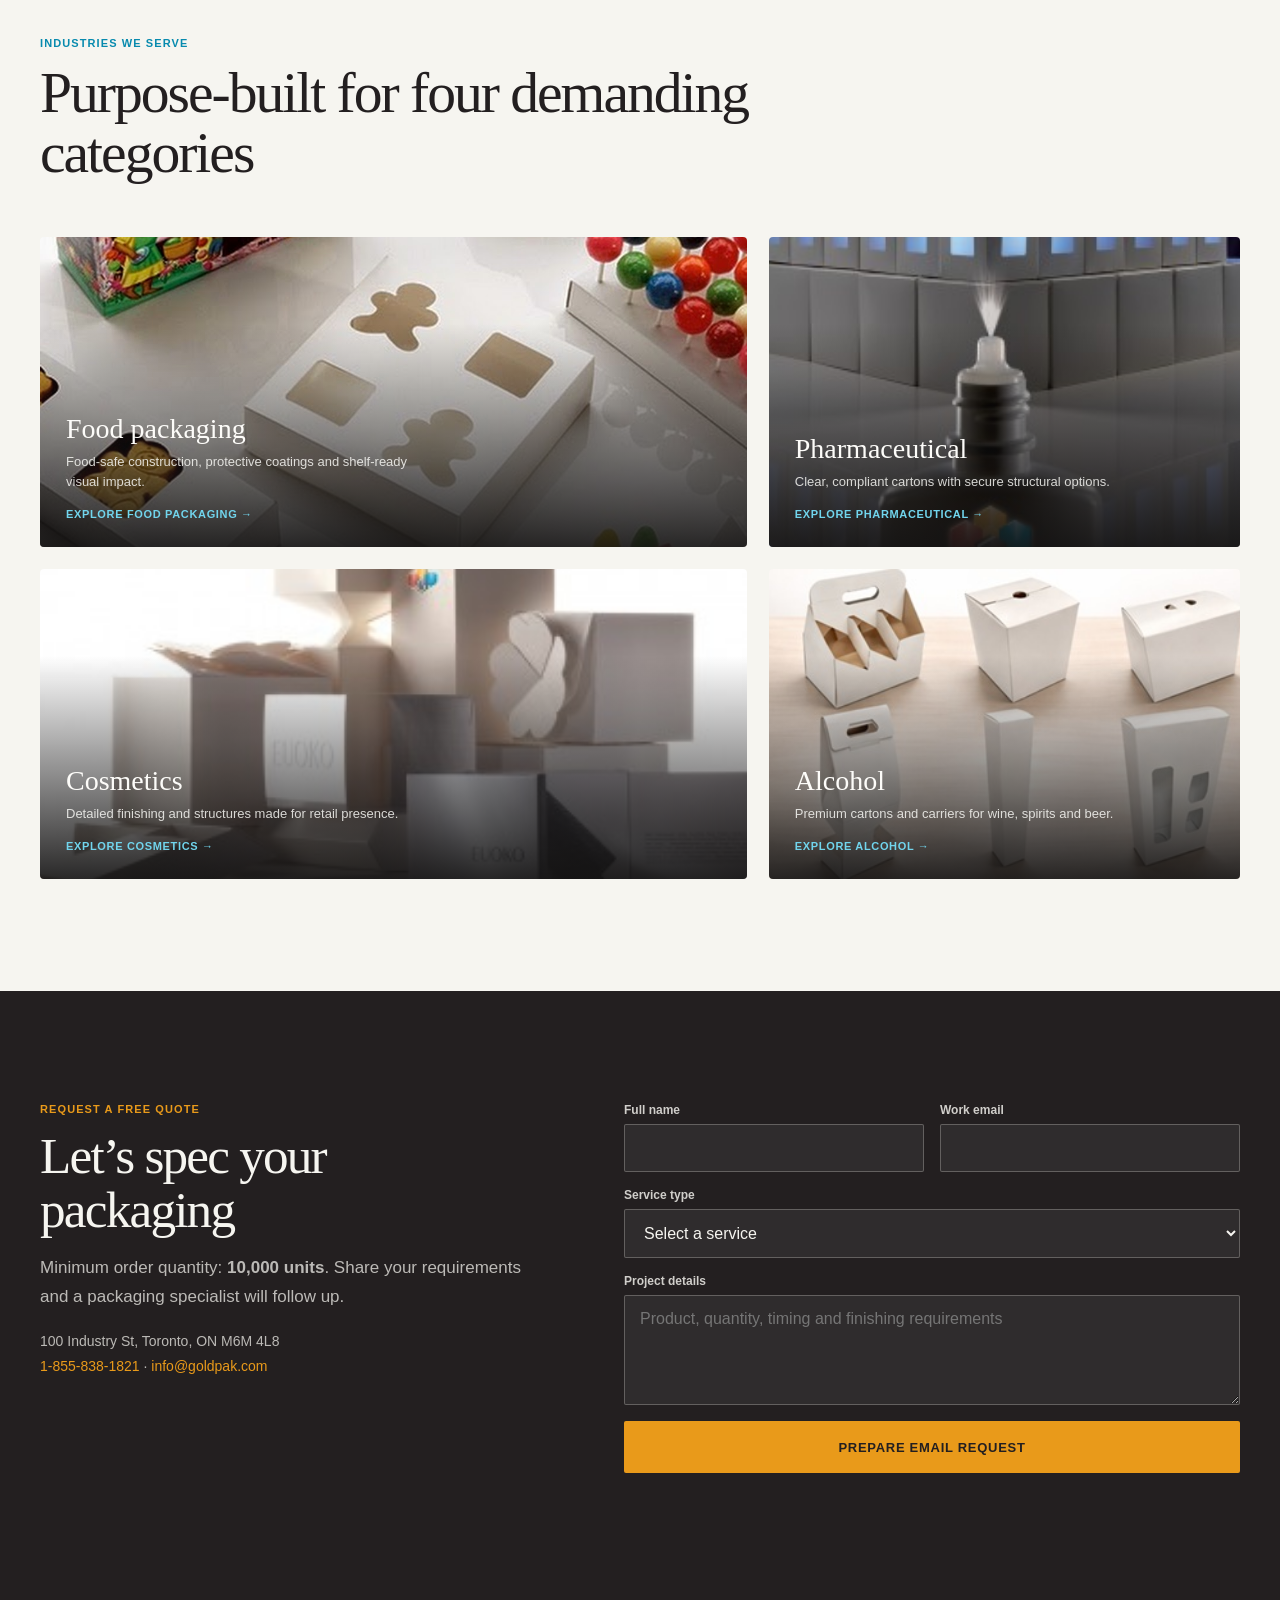
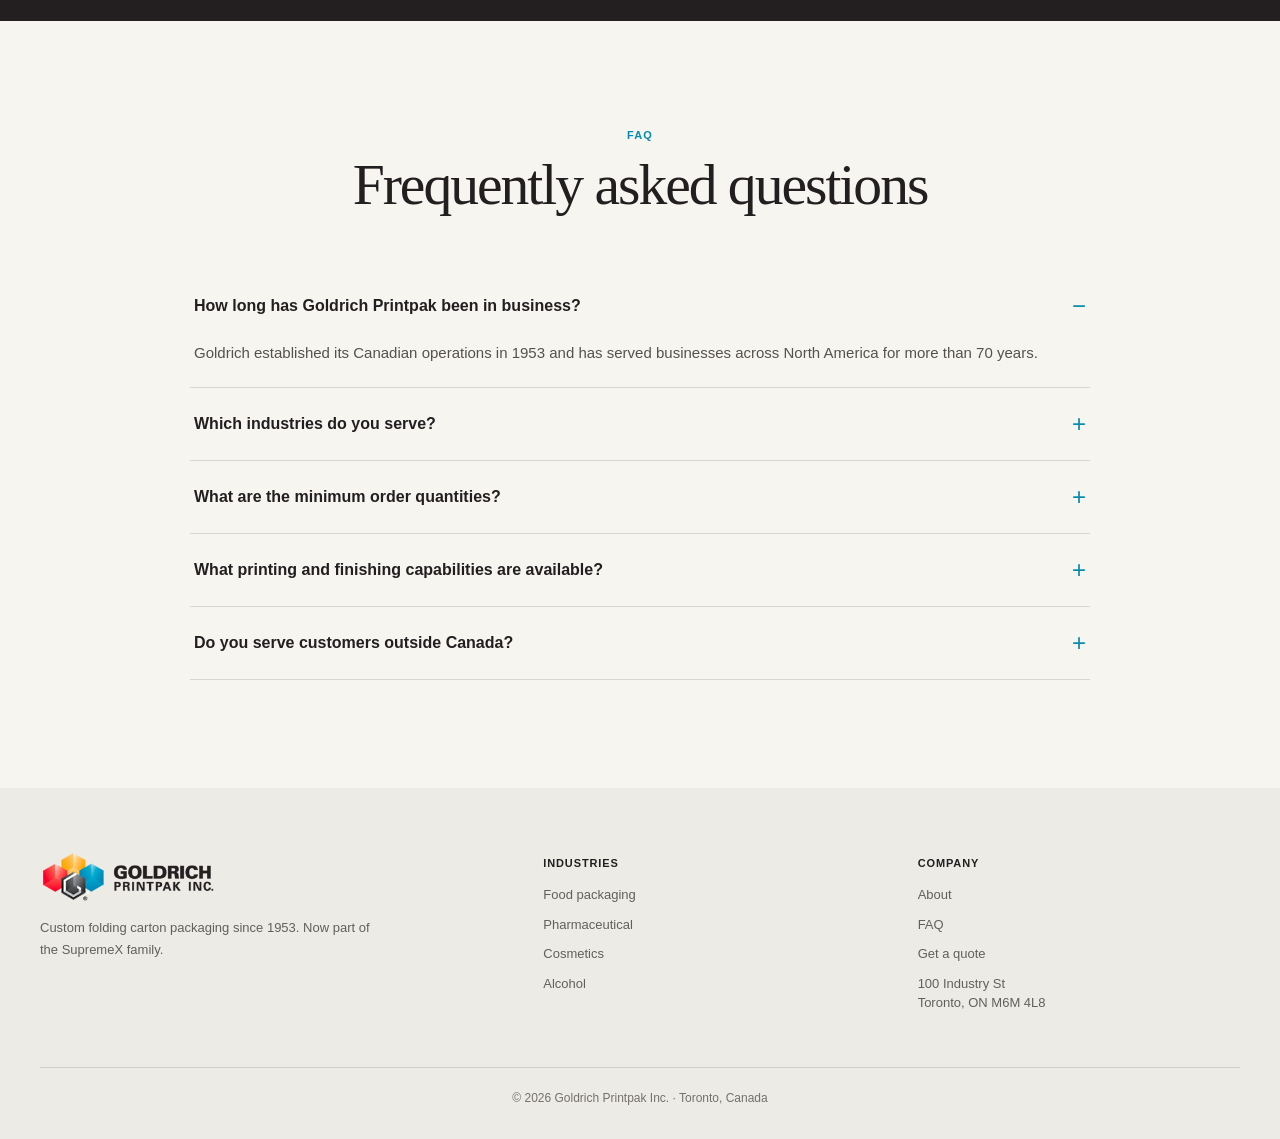
==== commit 2879e5a7: "Stabilize rotating headline alignment" ====
--- a/index.html
+++ b/index.html
@@ -11,7 +11,7 @@
     *{box-sizing:border-box}html{scroll-behavior:smooth;scroll-padding-top:88px}body{margin:0;background:var(--paper);color:var(--ink);font-family:Arial,"Helvetica Neue",sans-serif;-webkit-font-smoothing:antialiased}body.menu-open{overflow:hidden}img{display:block;max-width:100%}a{color:inherit;text-decoration:none}button,input,select,textarea{font:inherit}::selection{background:var(--amber);color:var(--ink)}:focus-visible{outline:3px solid var(--cyan);outline-offset:3px}
     .shell{width:min(calc(100% - 80px),var(--max));margin-inline:auto}.eyebrow{margin:0 0 14px;color:var(--cyan);font-size:11px;font-weight:800;letter-spacing:.1em;text-transform:uppercase}.title{max-width:780px;margin:0;font-family:Georgia,serif;font-size:clamp(38px,4.5vw,58px);font-weight:400;letter-spacing:-.035em;line-height:1.05}.copy{max-width:64ch;color:var(--muted);font-size:17px;line-height:1.7}.btn{display:inline-flex;min-height:52px;align-items:center;justify-content:center;border:1.5px solid var(--ink);border-radius:2px;padding:0 26px;font-size:13px;font-weight:800;letter-spacing:.055em;text-transform:uppercase;transition:transform .2s,background .2s,color .2s;white-space:nowrap}.btn:hover{background:rgba(35,31,32,.06)}.btn:active{transform:translateY(1px)}.btn.dark{background:var(--ink);color:var(--paper)}.btn.dark:hover{border-color:var(--cyan);background:var(--cyan);color:var(--white)}
     .site-header{position:fixed;inset:0 0 auto;z-index:20;border-bottom:1px solid var(--line);background:rgba(246,245,240,.93);backdrop-filter:blur(12px);transform:translateY(0);transition:transform .36s cubic-bezier(.16,1,.3,1),box-shadow .25s}.site-header.hidden{transform:translateY(calc(-100% - 2px))}.site-header.scrolled{box-shadow:0 8px 26px rgba(35,31,32,.08)}.nav{height:76px;display:grid;grid-template-columns:auto 1fr auto;align-items:center;gap:34px}.logo{width:180px;height:54px;object-fit:contain;object-position:left}.links{display:flex;justify-content:center;gap:28px}.links a,.phone{font-size:14px;font-weight:700}.links a:hover{color:var(--cyan)}.actions{display:flex;align-items:center;gap:18px}.actions .btn{min-height:42px;padding-inline:20px}.menu{display:none;width:44px;height:44px;border:1px solid var(--line);background:transparent}.menu span{display:block;width:20px;height:2px;margin:4px auto;background:var(--ink)}
-    .hero{min-height:760px;padding:146px 0 84px}.hero-grid{display:grid;grid-template-columns:1.05fr .95fr;align-items:center;gap:clamp(44px,6vw,84px)}.canada{display:inline-flex;align-items:center;gap:13px;margin-bottom:22px;color:#d3132a}.canada img{width:72px;height:72px;border-radius:50%;object-fit:cover;box-shadow:0 7px 18px rgba(200,16,46,.12)}.canada-copy{display:grid;gap:4px}.canada-copy strong{font-size:13px;font-weight:900;letter-spacing:.075em;text-transform:uppercase}.canada-copy small{color:#766f6c;font-size:10px;font-weight:700;letter-spacing:.08em;text-transform:uppercase}h1{max-width:700px;margin:0 0 24px;font-family:Georgia,serif;font-size:clamp(52px,5.35vw,76px);font-weight:400;letter-spacing:-.045em;line-height:1.02}.rotating-word{display:inline-block;color:var(--cyan);white-space:nowrap}.rotating-word:after{content:"";display:inline-block;width:1px;height:.82em;margin-left:.06em;background:currentColor;animation:cursor-blink 1s steps(1,end) infinite;vertical-align:-.02em}@keyframes cursor-blink{50%{opacity:0}}.hero-copy{max-width:530px;margin:0 0 30px;color:var(--muted);font-size:18px;line-height:1.62}.hero-actions{display:flex;flex-wrap:wrap;gap:12px}.stats{display:grid;grid-template-columns:repeat(3,1fr);gap:22px;margin-top:42px;padding-top:28px;border-top:1px solid var(--line)}.stat strong{display:block;font-family:Georgia,serif;font-size:34px;font-weight:400}.stat span{color:#6d6a64;font-size:10px;font-weight:700;letter-spacing:.05em;text-transform:uppercase}.hero-visual{position:relative}.hero-visual>img{width:100%;height:570px;border-radius:4px;object-fit:cover;box-shadow:var(--shadow)}.award{position:absolute;right:-18px;bottom:28px;max-width:246px;border-radius:2px;background:var(--ink);padding:20px 22px;color:var(--paper);box-shadow:0 18px 38px rgba(35,31,32,.24)}.award small{display:block;margin-bottom:7px;color:var(--amber);font-size:10px;font-weight:800;letter-spacing:.09em;text-transform:uppercase}.award p{margin:0;font-family:Georgia,serif;font-size:19px;font-style:italic;line-height:1.35}
+    .hero{min-height:760px;padding:146px 0 84px}.hero-grid{display:grid;grid-template-columns:1.05fr .95fr;align-items:center;gap:clamp(44px,6vw,84px)}.canada{display:inline-flex;align-items:center;gap:13px;margin-bottom:22px;color:#d3132a}.canada img{width:72px;height:72px;border-radius:50%;object-fit:cover;box-shadow:0 7px 18px rgba(200,16,46,.12)}.canada-copy{display:grid;gap:4px}.canada-copy strong{font-size:13px;font-weight:900;letter-spacing:.075em;text-transform:uppercase}.canada-copy small{color:#766f6c;font-size:10px;font-weight:700;letter-spacing:.08em;text-transform:uppercase}h1{max-width:700px;margin:0 0 24px;font-family:Georgia,serif;font-size:clamp(52px,5.35vw,76px);font-weight:400;letter-spacing:-.045em;line-height:1.02}.rotating-word{display:inline-block;width:4.9em;color:var(--cyan);text-align:right;white-space:nowrap}.rotating-word:after{content:"";display:inline-block;width:1px;height:.82em;margin-left:.06em;background:currentColor;animation:cursor-blink 1s steps(1,end) infinite;vertical-align:-.02em}@keyframes cursor-blink{50%{opacity:0}}.hero-copy{max-width:530px;margin:0 0 30px;color:var(--muted);font-size:18px;line-height:1.62}.hero-actions{display:flex;flex-wrap:wrap;gap:12px}.stats{display:grid;grid-template-columns:repeat(3,1fr);gap:22px;margin-top:42px;padding-top:28px;border-top:1px solid var(--line)}.stat strong{display:block;font-family:Georgia,serif;font-size:34px;font-weight:400}.stat span{color:#6d6a64;font-size:10px;font-weight:700;letter-spacing:.05em;text-transform:uppercase}.hero-visual{position:relative}.hero-visual>img{width:100%;height:570px;border-radius:4px;object-fit:cover;box-shadow:var(--shadow)}.award{position:absolute;right:-18px;bottom:28px;max-width:246px;border-radius:2px;background:var(--ink);padding:20px 22px;color:var(--paper);box-shadow:0 18px 38px rgba(35,31,32,.24)}.award small{display:block;margin-bottom:7px;color:var(--amber);font-size:10px;font-weight:800;letter-spacing:.09em;text-transform:uppercase}.award p{margin:0;font-family:Georgia,serif;font-size:19px;font-style:italic;line-height:1.35}
     .family{background:var(--supremex);color:#fff}.family .shell{min-height:86px;display:flex;align-items:center;justify-content:center;gap:22px;text-align:center}.family-kicker{font-size:11px;font-weight:800;letter-spacing:.11em;text-transform:uppercase;white-space:nowrap}.family-logo{width:188px;height:34px;object-fit:contain}.family p{margin:0;color:rgba(255,255,255,.88);font-size:14px}.divider{width:1px;height:32px;background:rgba(255,255,255,.34)}
     .section{padding:112px 0}.intro{margin-bottom:54px}.cards{display:grid;grid-template-columns:repeat(2,1fr);gap:28px}.card{overflow:hidden;border-radius:4px;background:var(--white);box-shadow:0 1px 4px rgba(35,31,32,.08)}.card>img{width:100%;height:340px;object-fit:cover;transition:transform .65s cubic-bezier(.16,1,.3,1)}.card>.product-photo{transform:scale(1.13)}.card:hover>.product-photo{transform:scale(1.17)}.card-body{position:relative;z-index:1;background:var(--white);padding:34px 36px 38px}.award-label{margin:0 0 10px;color:#a7620a;font-size:10px;font-weight:800;letter-spacing:.08em;text-transform:uppercase}.card h3{margin:0 0 12px;font-family:Georgia,serif;font-size:30px;font-weight:400}.card p{margin:0;color:var(--muted);font-size:15px;line-height:1.68}.proof{display:grid;grid-template-columns:1.35fr .65fr;min-height:270px;margin-top:28px;overflow:hidden;border-radius:4px;background:var(--ink);color:var(--paper)}.proof img{width:100%;height:100%;min-height:270px;object-fit:cover}.proof-copy{display:flex;flex-direction:column;justify-content:center;padding:34px}.proof small{margin-bottom:10px;color:var(--amber);font-size:10px;font-weight:800;letter-spacing:.09em;text-transform:uppercase}.proof h3{margin:0 0 10px;font-family:Georgia,serif;font-size:28px;font-weight:400;line-height:1.14}.proof p{margin:0;color:rgba(246,245,240,.72);font-size:13px;line-height:1.6}
     .about{background:var(--soft)}.about-grid{display:grid;grid-template-columns:.95fr 1.05fr;align-items:center;gap:clamp(50px,7vw,88px)}figure{position:relative;margin:0}figure img{width:100%;height:500px;border-radius:4px;object-fit:cover;box-shadow:var(--shadow)}figcaption{position:absolute;right:14px;bottom:12px;border-radius:2px;background:rgba(35,31,32,.8);padding:7px 10px;color:rgba(246,245,240,.88);font-size:10px}.about-copy .title{margin-bottom:24px}.about-copy p{margin:0 0 18px}.points{display:grid;grid-template-columns:repeat(2,1fr);gap:24px;margin-top:30px}.point{border-left:2px solid var(--cyan);padding-left:16px}.point strong{display:block;margin-bottom:5px;font-size:13px}.point span{color:#66635e;font-size:13px}
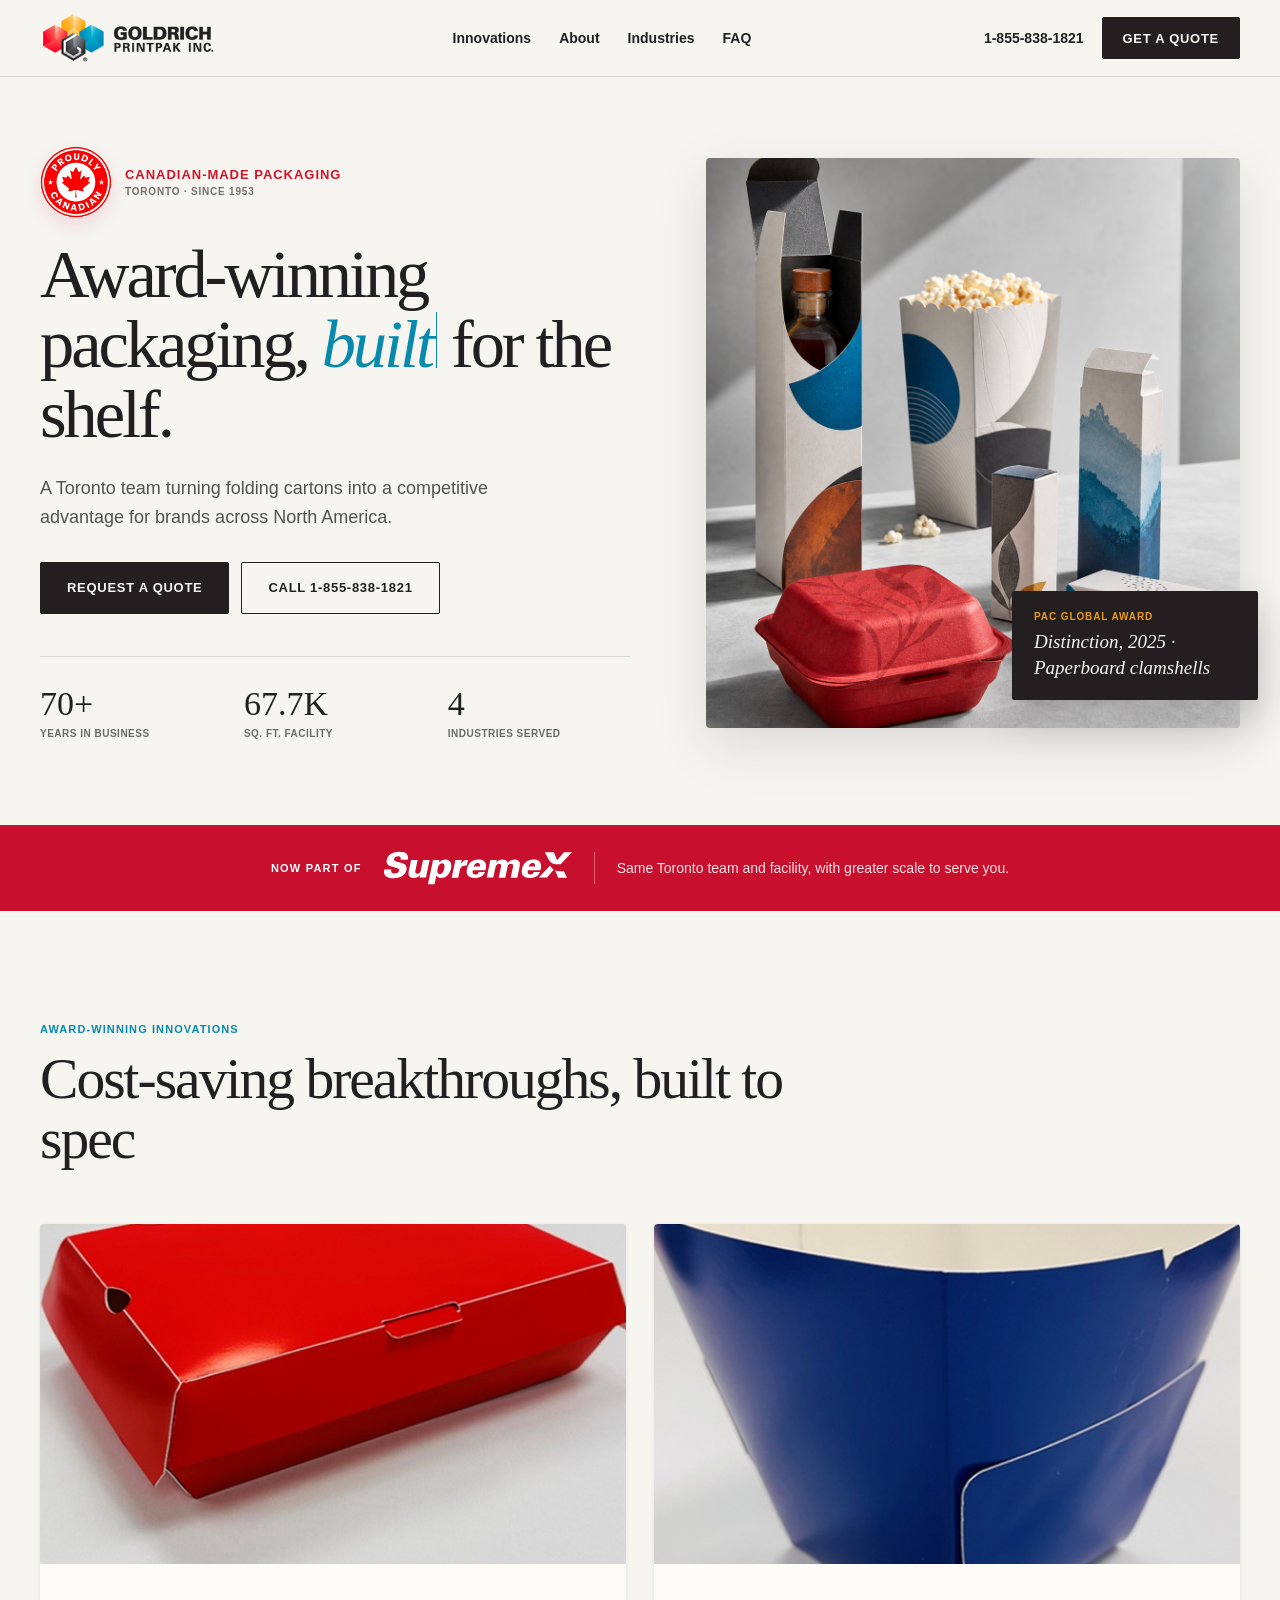
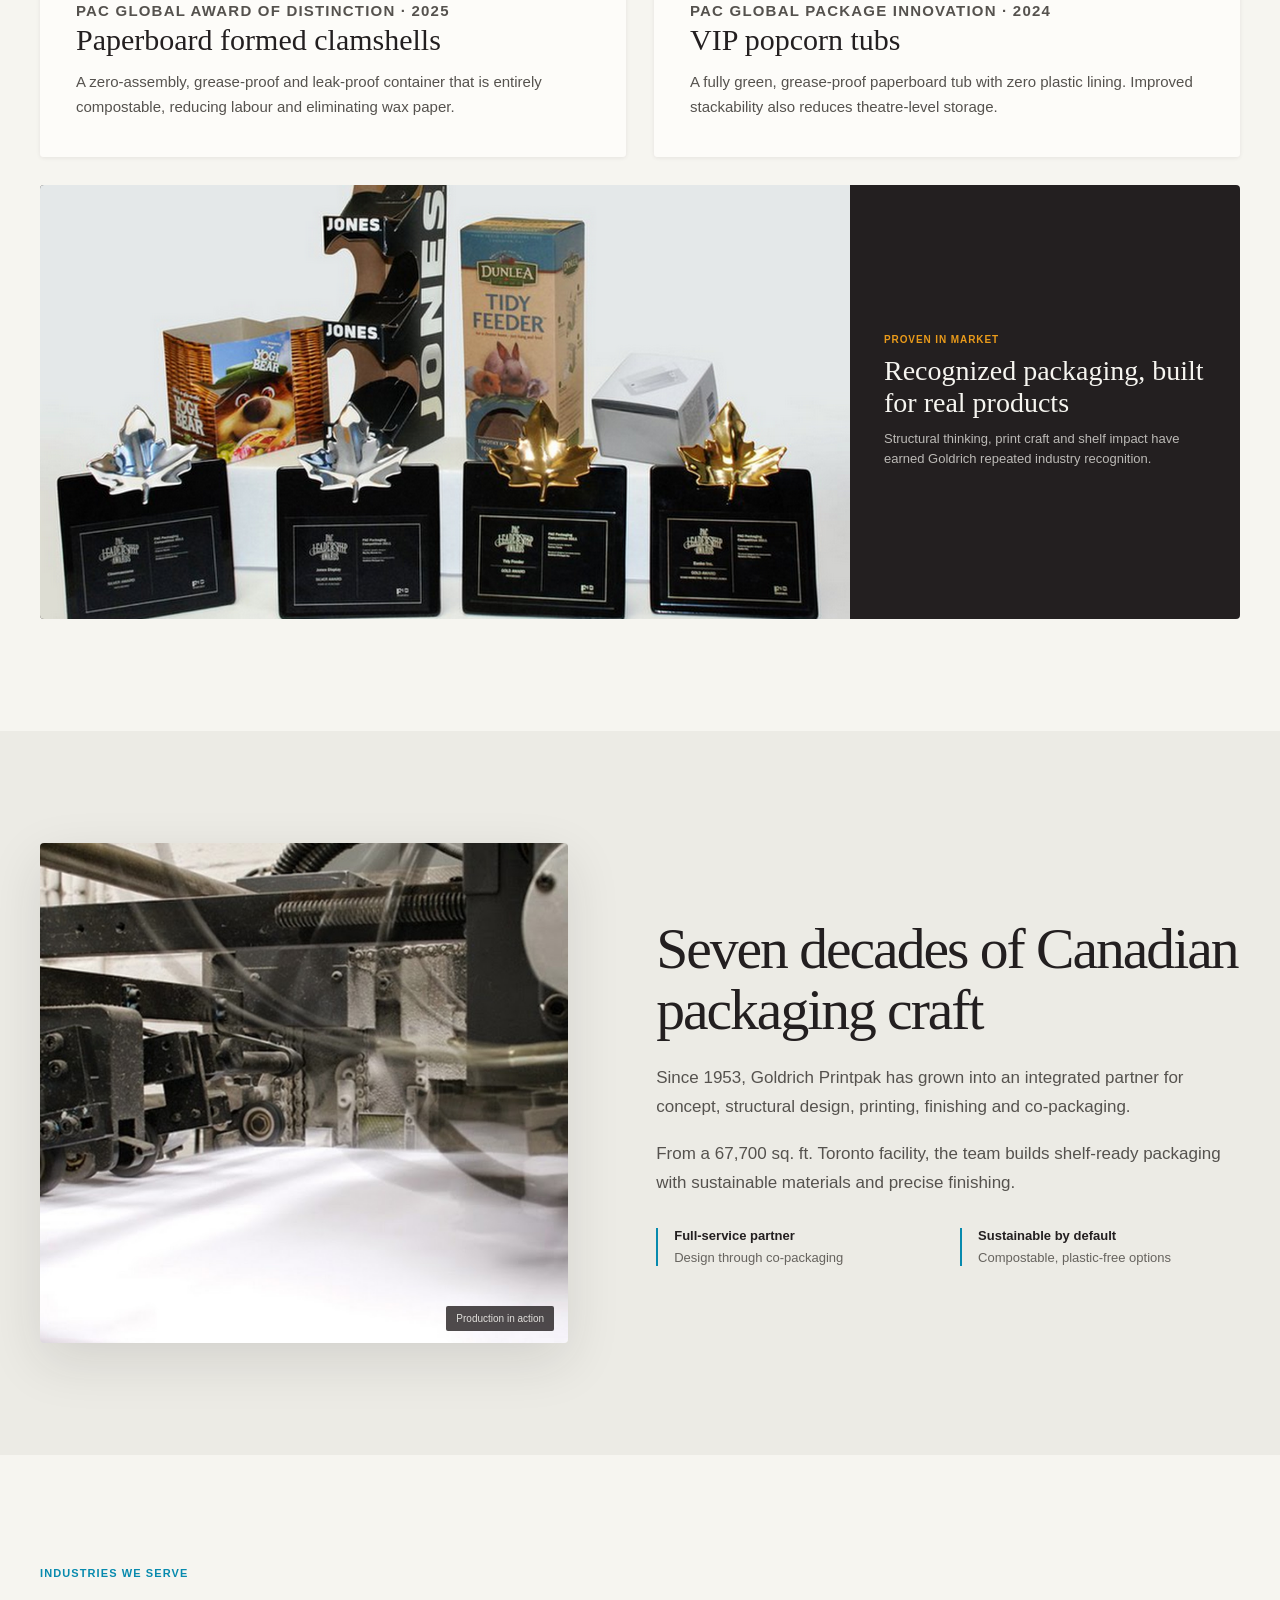
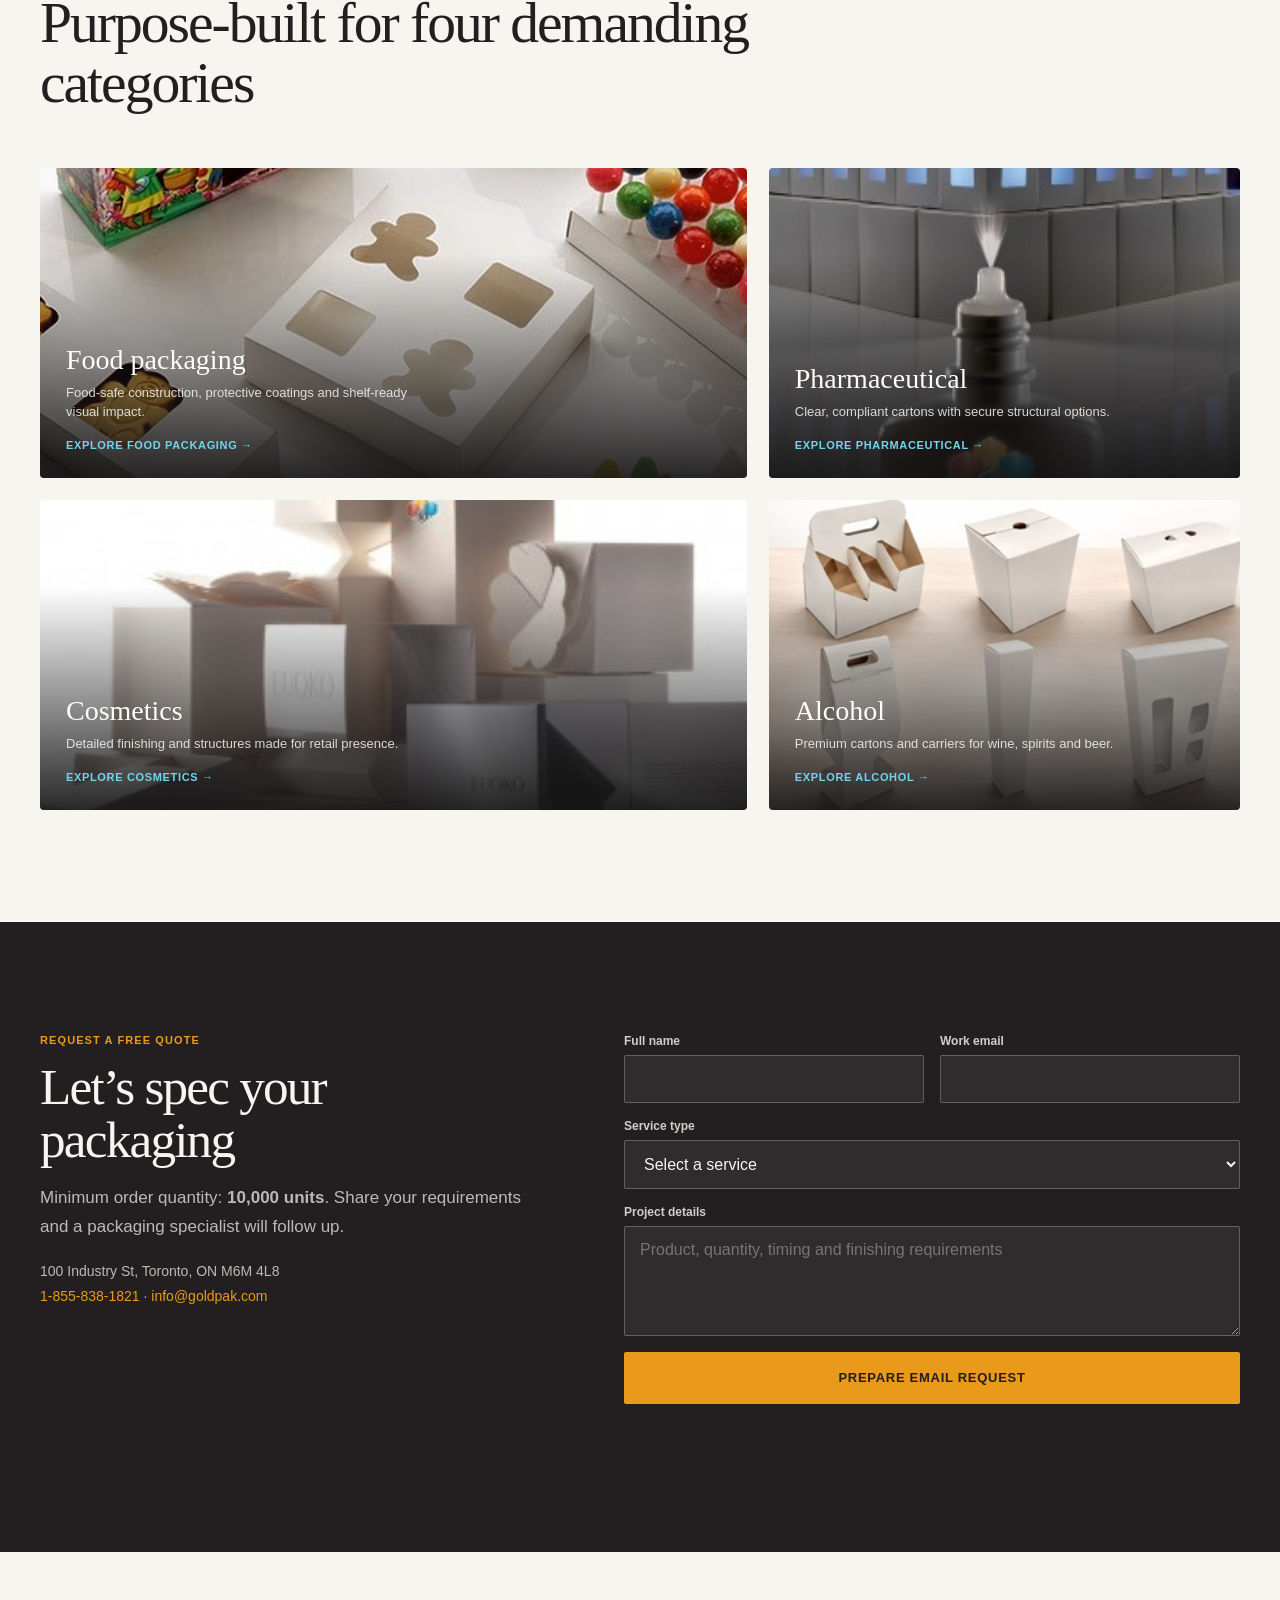
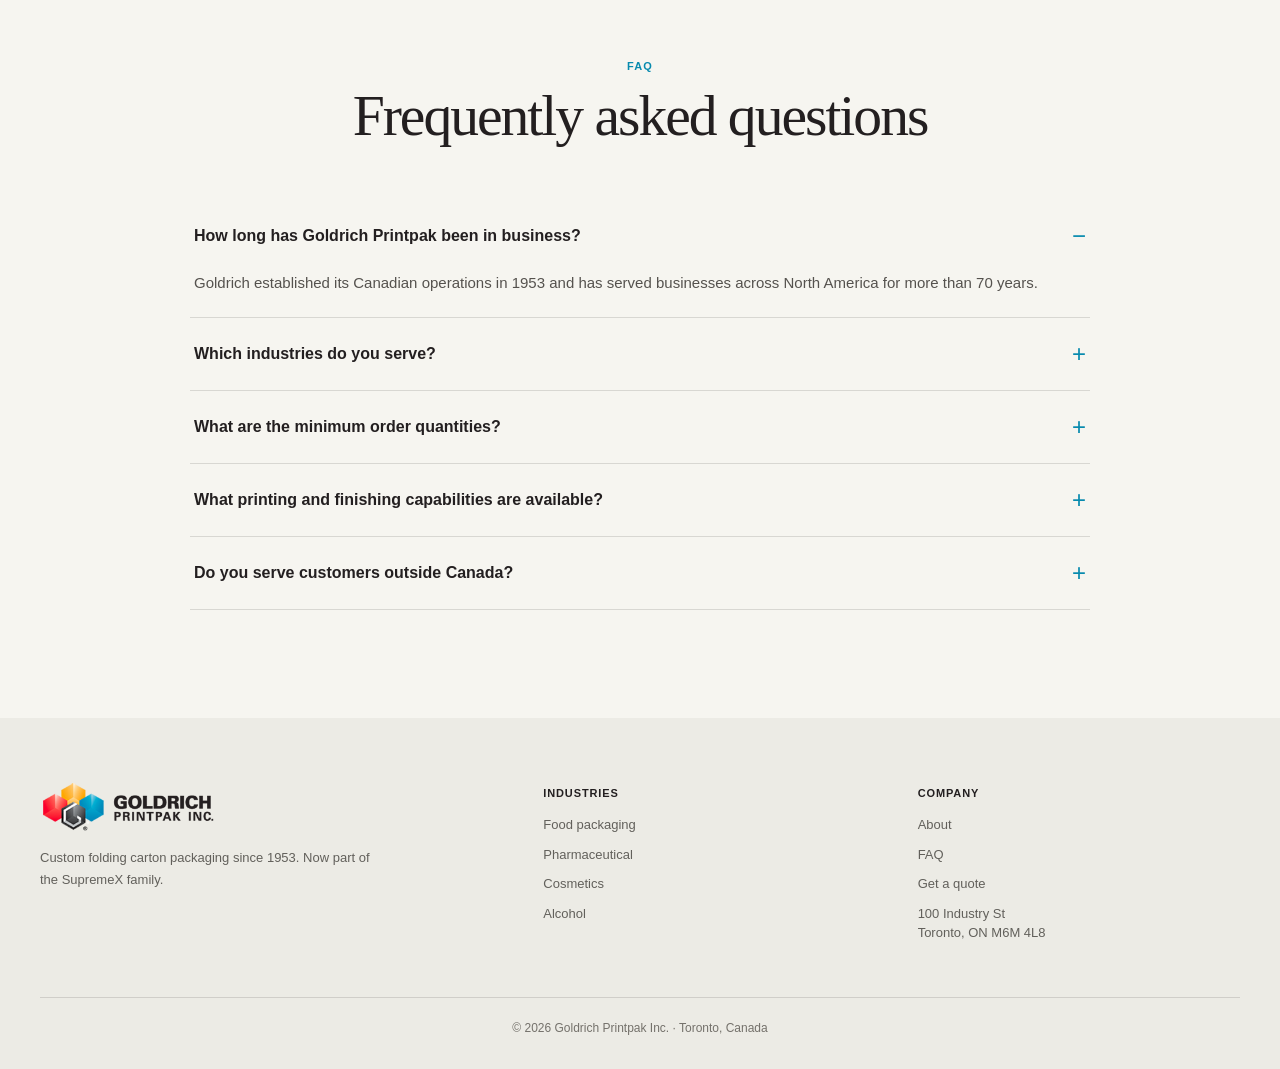
==== commit b6441d91: "Refine rotating headline words" ====
--- a/index.html
+++ b/index.html
@@ -11,7 +11,7 @@
     *{box-sizing:border-box}html{scroll-behavior:smooth;scroll-padding-top:88px}body{margin:0;background:var(--paper);color:var(--ink);font-family:Arial,"Helvetica Neue",sans-serif;-webkit-font-smoothing:antialiased}body.menu-open{overflow:hidden}img{display:block;max-width:100%}a{color:inherit;text-decoration:none}button,input,select,textarea{font:inherit}::selection{background:var(--amber);color:var(--ink)}:focus-visible{outline:3px solid var(--cyan);outline-offset:3px}
     .shell{width:min(calc(100% - 80px),var(--max));margin-inline:auto}.eyebrow{margin:0 0 14px;color:var(--cyan);font-size:11px;font-weight:800;letter-spacing:.1em;text-transform:uppercase}.title{max-width:780px;margin:0;font-family:Georgia,serif;font-size:clamp(38px,4.5vw,58px);font-weight:400;letter-spacing:-.035em;line-height:1.05}.copy{max-width:64ch;color:var(--muted);font-size:17px;line-height:1.7}.btn{display:inline-flex;min-height:52px;align-items:center;justify-content:center;border:1.5px solid var(--ink);border-radius:2px;padding:0 26px;font-size:13px;font-weight:800;letter-spacing:.055em;text-transform:uppercase;transition:transform .2s,background .2s,color .2s;white-space:nowrap}.btn:hover{background:rgba(35,31,32,.06)}.btn:active{transform:translateY(1px)}.btn.dark{background:var(--ink);color:var(--paper)}.btn.dark:hover{border-color:var(--cyan);background:var(--cyan);color:var(--white)}
     .site-header{position:fixed;inset:0 0 auto;z-index:20;border-bottom:1px solid var(--line);background:rgba(246,245,240,.93);backdrop-filter:blur(12px);transform:translateY(0);transition:transform .36s cubic-bezier(.16,1,.3,1),box-shadow .25s}.site-header.hidden{transform:translateY(calc(-100% - 2px))}.site-header.scrolled{box-shadow:0 8px 26px rgba(35,31,32,.08)}.nav{height:76px;display:grid;grid-template-columns:auto 1fr auto;align-items:center;gap:34px}.logo{width:180px;height:54px;object-fit:contain;object-position:left}.links{display:flex;justify-content:center;gap:28px}.links a,.phone{font-size:14px;font-weight:700}.links a:hover{color:var(--cyan)}.actions{display:flex;align-items:center;gap:18px}.actions .btn{min-height:42px;padding-inline:20px}.menu{display:none;width:44px;height:44px;border:1px solid var(--line);background:transparent}.menu span{display:block;width:20px;height:2px;margin:4px auto;background:var(--ink)}
-    .hero{min-height:760px;padding:146px 0 84px}.hero-grid{display:grid;grid-template-columns:1.05fr .95fr;align-items:center;gap:clamp(44px,6vw,84px)}.canada{display:inline-flex;align-items:center;gap:13px;margin-bottom:22px;color:#d3132a}.canada img{width:72px;height:72px;border-radius:50%;object-fit:cover;box-shadow:0 7px 18px rgba(200,16,46,.12)}.canada-copy{display:grid;gap:4px}.canada-copy strong{font-size:13px;font-weight:900;letter-spacing:.075em;text-transform:uppercase}.canada-copy small{color:#766f6c;font-size:10px;font-weight:700;letter-spacing:.08em;text-transform:uppercase}h1{max-width:700px;margin:0 0 24px;font-family:Georgia,serif;font-size:clamp(52px,5.35vw,76px);font-weight:400;letter-spacing:-.045em;line-height:1.02}.rotating-word{display:inline-block;width:4.9em;color:var(--cyan);text-align:right;white-space:nowrap}.rotating-word:after{content:"";display:inline-block;width:1px;height:.82em;margin-left:.06em;background:currentColor;animation:cursor-blink 1s steps(1,end) infinite;vertical-align:-.02em}@keyframes cursor-blink{50%{opacity:0}}.hero-copy{max-width:530px;margin:0 0 30px;color:var(--muted);font-size:18px;line-height:1.62}.hero-actions{display:flex;flex-wrap:wrap;gap:12px}.stats{display:grid;grid-template-columns:repeat(3,1fr);gap:22px;margin-top:42px;padding-top:28px;border-top:1px solid var(--line)}.stat strong{display:block;font-family:Georgia,serif;font-size:34px;font-weight:400}.stat span{color:#6d6a64;font-size:10px;font-weight:700;letter-spacing:.05em;text-transform:uppercase}.hero-visual{position:relative}.hero-visual>img{width:100%;height:570px;border-radius:4px;object-fit:cover;box-shadow:var(--shadow)}.award{position:absolute;right:-18px;bottom:28px;max-width:246px;border-radius:2px;background:var(--ink);padding:20px 22px;color:var(--paper);box-shadow:0 18px 38px rgba(35,31,32,.24)}.award small{display:block;margin-bottom:7px;color:var(--amber);font-size:10px;font-weight:800;letter-spacing:.09em;text-transform:uppercase}.award p{margin:0;font-family:Georgia,serif;font-size:19px;font-style:italic;line-height:1.35}
+    .hero{min-height:760px;padding:146px 0 84px}.hero-grid{display:grid;grid-template-columns:1.05fr .95fr;align-items:center;gap:clamp(44px,6vw,84px)}.canada{display:inline-flex;align-items:center;gap:13px;margin-bottom:22px;color:#d3132a}.canada img{width:72px;height:72px;border-radius:50%;object-fit:cover;box-shadow:0 7px 18px rgba(200,16,46,.12)}.canada-copy{display:grid;gap:4px}.canada-copy strong{font-size:13px;font-weight:900;letter-spacing:.075em;text-transform:uppercase}.canada-copy small{color:#766f6c;font-size:10px;font-weight:700;letter-spacing:.08em;text-transform:uppercase}h1{max-width:700px;margin:0 0 24px;font-family:Georgia,serif;font-size:clamp(52px,5.35vw,76px);font-weight:400;letter-spacing:-.045em;line-height:1.02}.rotating-word{display:inline-block;color:var(--cyan);white-space:nowrap}.rotating-word:after{content:"";display:inline-block;width:1px;height:.82em;margin-left:.06em;background:currentColor;animation:cursor-blink 1s steps(1,end) infinite;vertical-align:-.02em}@keyframes cursor-blink{50%{opacity:0}}.hero-copy{max-width:530px;margin:0 0 30px;color:var(--muted);font-size:18px;line-height:1.62}.hero-actions{display:flex;flex-wrap:wrap;gap:12px}.stats{display:grid;grid-template-columns:repeat(3,1fr);gap:22px;margin-top:42px;padding-top:28px;border-top:1px solid var(--line)}.stat strong{display:block;font-family:Georgia,serif;font-size:34px;font-weight:400}.stat span{color:#6d6a64;font-size:10px;font-weight:700;letter-spacing:.05em;text-transform:uppercase}.hero-visual{position:relative}.hero-visual>img{width:100%;height:570px;border-radius:4px;object-fit:cover;box-shadow:var(--shadow)}.award{position:absolute;right:-18px;bottom:28px;max-width:246px;border-radius:2px;background:var(--ink);padding:20px 22px;color:var(--paper);box-shadow:0 18px 38px rgba(35,31,32,.24)}.award small{display:block;margin-bottom:7px;color:var(--amber);font-size:10px;font-weight:800;letter-spacing:.09em;text-transform:uppercase}.award p{margin:0;font-family:Georgia,serif;font-size:19px;font-style:italic;line-height:1.35}
     .family{background:var(--supremex);color:#fff}.family .shell{min-height:86px;display:flex;align-items:center;justify-content:center;gap:22px;text-align:center}.family-kicker{font-size:11px;font-weight:800;letter-spacing:.11em;text-transform:uppercase;white-space:nowrap}.family-logo{width:188px;height:34px;object-fit:contain}.family p{margin:0;color:rgba(255,255,255,.88);font-size:14px}.divider{width:1px;height:32px;background:rgba(255,255,255,.34)}
     .section{padding:112px 0}.intro{margin-bottom:54px}.cards{display:grid;grid-template-columns:repeat(2,1fr);gap:28px}.card{overflow:hidden;border-radius:4px;background:var(--white);box-shadow:0 1px 4px rgba(35,31,32,.08)}.card>img{width:100%;height:340px;object-fit:cover;transition:transform .65s cubic-bezier(.16,1,.3,1)}.card>.product-photo{transform:scale(1.13)}.card:hover>.product-photo{transform:scale(1.17)}.card-body{position:relative;z-index:1;background:var(--white);padding:34px 36px 38px}.award-label{margin:0 0 10px;color:#a7620a;font-size:10px;font-weight:800;letter-spacing:.08em;text-transform:uppercase}.card h3{margin:0 0 12px;font-family:Georgia,serif;font-size:30px;font-weight:400}.card p{margin:0;color:var(--muted);font-size:15px;line-height:1.68}.proof{display:grid;grid-template-columns:1.35fr .65fr;min-height:270px;margin-top:28px;overflow:hidden;border-radius:4px;background:var(--ink);color:var(--paper)}.proof img{width:100%;height:100%;min-height:270px;object-fit:cover}.proof-copy{display:flex;flex-direction:column;justify-content:center;padding:34px}.proof small{margin-bottom:10px;color:var(--amber);font-size:10px;font-weight:800;letter-spacing:.09em;text-transform:uppercase}.proof h3{margin:0 0 10px;font-family:Georgia,serif;font-size:28px;font-weight:400;line-height:1.14}.proof p{margin:0;color:rgba(246,245,240,.72);font-size:13px;line-height:1.6}
     .about{background:var(--soft)}.about-grid{display:grid;grid-template-columns:.95fr 1.05fr;align-items:center;gap:clamp(50px,7vw,88px)}figure{position:relative;margin:0}figure img{width:100%;height:500px;border-radius:4px;object-fit:cover;box-shadow:var(--shadow)}figcaption{position:absolute;right:14px;bottom:12px;border-radius:2px;background:rgba(35,31,32,.8);padding:7px 10px;color:rgba(246,245,240,.88);font-size:10px}.about-copy .title{margin-bottom:24px}.about-copy p{margin:0 0 18px}.points{display:grid;grid-template-columns:repeat(2,1fr);gap:24px;margin-top:30px}.point{border-left:2px solid var(--cyan);padding-left:16px}.point strong{display:block;margin-bottom:5px;font-size:13px}.point span{color:#66635e;font-size:13px}
@@ -28,7 +28,7 @@
 <body>
   <header class="site-header" id="header"><div class="shell nav"><a href="#top" aria-label="Goldrich Printpak home"><img class="logo" src="assets/logo.jpg" alt="Goldrich Printpak Inc." width="300" height="90"></a><nav class="links" aria-label="Primary"><a href="#innovations">Innovations</a><a href="#about">About</a><a href="#industries">Industries</a><a href="#faq">FAQ</a></nav><div class="actions"><a class="phone" href="tel:18558381821">1-855-838-1821</a><a class="btn dark" href="#quote">Get a quote</a><button class="menu" type="button" aria-label="Open navigation" aria-expanded="false"><span></span><span></span><span></span></button></div></div></header>
   <main id="top">
-    <section class="hero"><div class="shell hero-grid"><div><div class="canada"><img src="assets/proudly-canadian.png" alt="Proudly Canadian" width="475" height="475"><span class="canada-copy"><strong>Canadian-made packaging</strong><small>Toronto · Since 1953</small></span></div><h1 aria-label="Award-winning packaging, engineered for the shelf.">Award-winning packaging, <em class="rotating-word" aria-hidden="true">engineered</em> for the shelf.</h1><p class="hero-copy">A Toronto team turning folding cartons into a competitive advantage for brands across North America.</p><div class="hero-actions"><a class="btn dark" href="#quote">Request a quote</a><a class="btn" href="tel:18558381821">Call 1-855-838-1821</a></div><div class="stats"><div class="stat"><strong>70+</strong><span>Years in business</span></div><div class="stat"><strong>67.7K</strong><span>Sq. ft. facility</span></div><div class="stat"><strong>4</strong><span>Industries served</span></div></div></div><div class="hero-visual"><img src="assets/hero-packaging.png" alt="Custom food, pharmaceutical, cosmetics and beverage cartons" width="1122" height="1402" fetchpriority="high"><div class="award"><small>PAC Global Award</small><p>Distinction, 2025 · Paperboard clamshells</p></div></div></div></section>
+    <section class="hero"><div class="shell hero-grid"><div><div class="canada"><img src="assets/proudly-canadian.png" alt="Proudly Canadian" width="475" height="475"><span class="canada-copy"><strong>Canadian-made packaging</strong><small>Toronto · Since 1953</small></span></div><h1 aria-label="Award-winning packaging, built for the shelf.">Award-winning packaging, <em class="rotating-word" aria-hidden="true">built</em> for the shelf.</h1><p class="hero-copy">A Toronto team turning folding cartons into a competitive advantage for brands across North America.</p><div class="hero-actions"><a class="btn dark" href="#quote">Request a quote</a><a class="btn" href="tel:18558381821">Call 1-855-838-1821</a></div><div class="stats"><div class="stat"><strong>70+</strong><span>Years in business</span></div><div class="stat"><strong>67.7K</strong><span>Sq. ft. facility</span></div><div class="stat"><strong>4</strong><span>Industries served</span></div></div></div><div class="hero-visual"><img src="assets/hero-packaging.png" alt="Custom food, pharmaceutical, cosmetics and beverage cartons" width="1122" height="1402" fetchpriority="high"><div class="award"><small>PAC Global Award</small><p>Distinction, 2025 · Paperboard clamshells</p></div></div></div></section>
     <section class="family"><div class="shell"><span class="family-kicker">Now part of</span><img class="family-logo" src="assets/supremex-logo-white.svg" alt="SupremeX" width="188" height="34"><span class="divider"></span><p>Same Toronto team and facility, with greater scale to serve you.</p></div></section>
     <section class="section" id="innovations"><div class="shell"><div class="intro"><p class="eyebrow">Award-winning innovations</p><h2 class="title">Cost-saving breakthroughs, built to spec</h2></div><div class="cards"><article class="card"><img class="product-photo" src="assets/chicken.jpg" alt="Goldrich red compostable formed paperboard food clamshell" width="640" height="555" loading="lazy"><div class="card-body"><p class="award-label">PAC Global Award of Distinction · 2025</p><h3>Paperboard formed clamshells</h3><p>A zero-assembly, grease-proof and leak-proof container that is entirely compostable, reducing labour and eliminating wax paper.</p></div></article><article class="card"><img class="product-photo" src="assets/popcorn.jpg" alt="Goldrich VIP paperboard popcorn tubs" width="640" height="552" loading="lazy"><div class="card-body"><p class="award-label">PAC Global Package Innovation · 2024</p><h3>VIP popcorn tubs</h3><p>A fully green, grease-proof paperboard tub with zero plastic lining. Improved stackability also reduces theatre-level storage.</p></div></article></div><div class="proof"><img src="assets/awards-showcase.png" alt="Goldrich packaging displayed behind four packaging awards" width="1200" height="642" loading="lazy"><div class="proof-copy"><small>Proven in market</small><h3>Recognized packaging, built for real products</h3><p>Structural thinking, print craft and shelf impact have earned Goldrich repeated industry recognition.</p></div></div></div></section>
     <section class="section about" id="about"><div class="shell about-grid"><figure><img src="assets/real-press.png" alt="Goldrich equipment feeding paperboard through the press" width="1200" height="1301" loading="lazy"><figcaption>Production in action</figcaption></figure><div class="about-copy"><h2 class="title">Seven decades of Canadian packaging craft</h2><p class="copy">Since 1953, Goldrich Printpak has grown into an integrated partner for concept, structural design, printing, finishing and co-packaging.</p><p class="copy">From a 67,700 sq. ft. Toronto facility, the team builds shelf-ready packaging with sustainable materials and precise finishing.</p><div class="points"><div class="point"><strong>Full-service partner</strong><span>Design through co-packaging</span></div><div class="point"><strong>Sustainable by default</strong><span>Compostable, plastic-free options</span></div></div></div></div></section>
@@ -39,8 +39,8 @@
   <footer><div class="shell"><div class="footer-grid"><div class="footer-brand"><img src="assets/logo.jpg" alt="Goldrich Printpak Inc." width="300" height="90"><p>Custom folding carton packaging since 1953. Now part of the SupremeX family.</p></div><div class="footer-col"><h3>Industries</h3><a href="#industries">Food packaging</a><a href="#industries">Pharmaceutical</a><a href="#industries">Cosmetics</a><a href="#industries">Alcohol</a></div><div class="footer-col"><h3>Company</h3><a href="#about">About</a><a href="#faq">FAQ</a><a href="#quote">Get a quote</a><address>100 Industry St<br>Toronto, ON M6M 4L8</address></div></div><div class="copyright">© <span id="year"></span> Goldrich Printpak Inc. · Toronto, Canada</div></div></footer>
   <script>
     const header=document.querySelector('#header'),menu=document.querySelector('.menu'),reduced=matchMedia('(prefers-reduced-motion: reduce)').matches;let touchY=0;
-    const rotatingWord=document.querySelector('.rotating-word'),rotationWords=['engineered','designed','crafted'];
-    if(rotatingWord&&!reduced){let wordIndex=0,charIndex=rotationWords[0].length,deleting=true;const rotate=()=>{const word=rotationWords[wordIndex];if(deleting){charIndex--;rotatingWord.textContent=word.slice(0,charIndex);if(charIndex===0){deleting=false;wordIndex=(wordIndex+1)%rotationWords.length;setTimeout(rotate,240)}else setTimeout(rotate,48)}else{const next=rotationWords[wordIndex];charIndex++;rotatingWord.textContent=next.slice(0,charIndex);if(charIndex===next.length){deleting=true;setTimeout(rotate,2100)}else setTimeout(rotate,78)}};setTimeout(rotate,2100)}
+    const rotatingWord=document.querySelector('.rotating-word'),rotationWords=['built','designed','crafted'];
+    if(rotatingWord&&!reduced){let wordIndex=0,charIndex=rotationWords[0].length,deleting=true;const rotate=()=>{const word=rotationWords[wordIndex];if(deleting){charIndex--;rotatingWord.textContent=word.slice(0,charIndex);if(charIndex===0){deleting=false;wordIndex=(wordIndex+1)%rotationWords.length;setTimeout(rotate,240)}else setTimeout(rotate,48)}else{const next=rotationWords[wordIndex];charIndex++;rotatingWord.textContent=next.slice(0,charIndex);if(charIndex===next.length){deleting=true;setTimeout(rotate,3200)}else setTimeout(rotate,78)}};setTimeout(rotate,3200)}
     function show(){header.classList.remove('hidden')}function hide(){if(!document.body.classList.contains('menu-open')&&!reduced)header.classList.add('hidden')}function direction(d){header.classList.toggle('scrolled',document.documentElement.scrollTop>12);if(document.documentElement.scrollTop<80||d<0)show();else if(d>0)hide()}
     addEventListener('wheel',e=>direction(e.deltaY),{passive:true});addEventListener('touchstart',e=>touchY=e.touches[0].clientY,{passive:true});addEventListener('touchmove',e=>{const y=e.touches[0].clientY;direction(touchY-y);touchY=y},{passive:true});addEventListener('keydown',e=>{if(['ArrowUp','PageUp','Home'].includes(e.key))direction(-1);if(['ArrowDown','PageDown','End',' '].includes(e.key))direction(1)});
     menu.addEventListener('click',()=>{const open=document.body.classList.toggle('menu-open');menu.setAttribute('aria-expanded',String(open));menu.setAttribute('aria-label',open?'Close navigation':'Open navigation');show()});document.querySelectorAll('.links a').forEach(a=>a.addEventListener('click',()=>{document.body.classList.remove('menu-open');menu.setAttribute('aria-expanded','false')}));
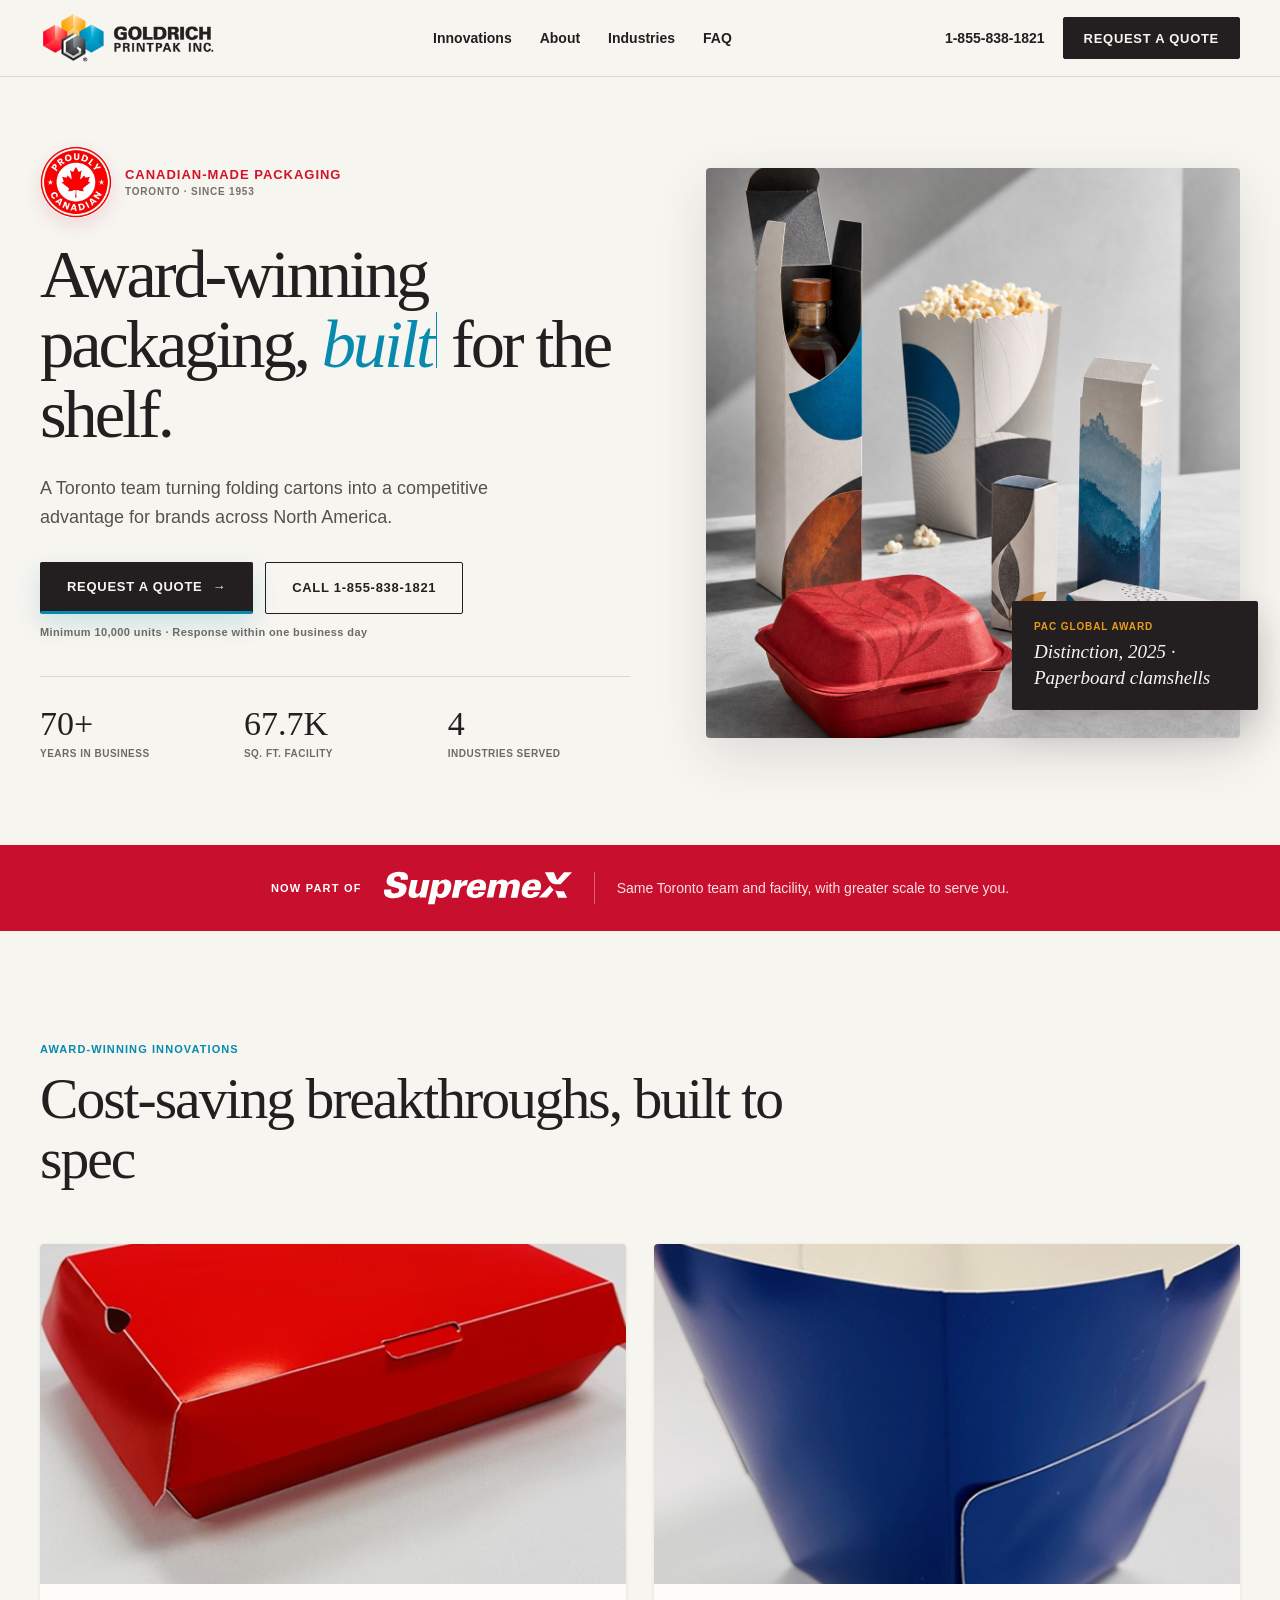
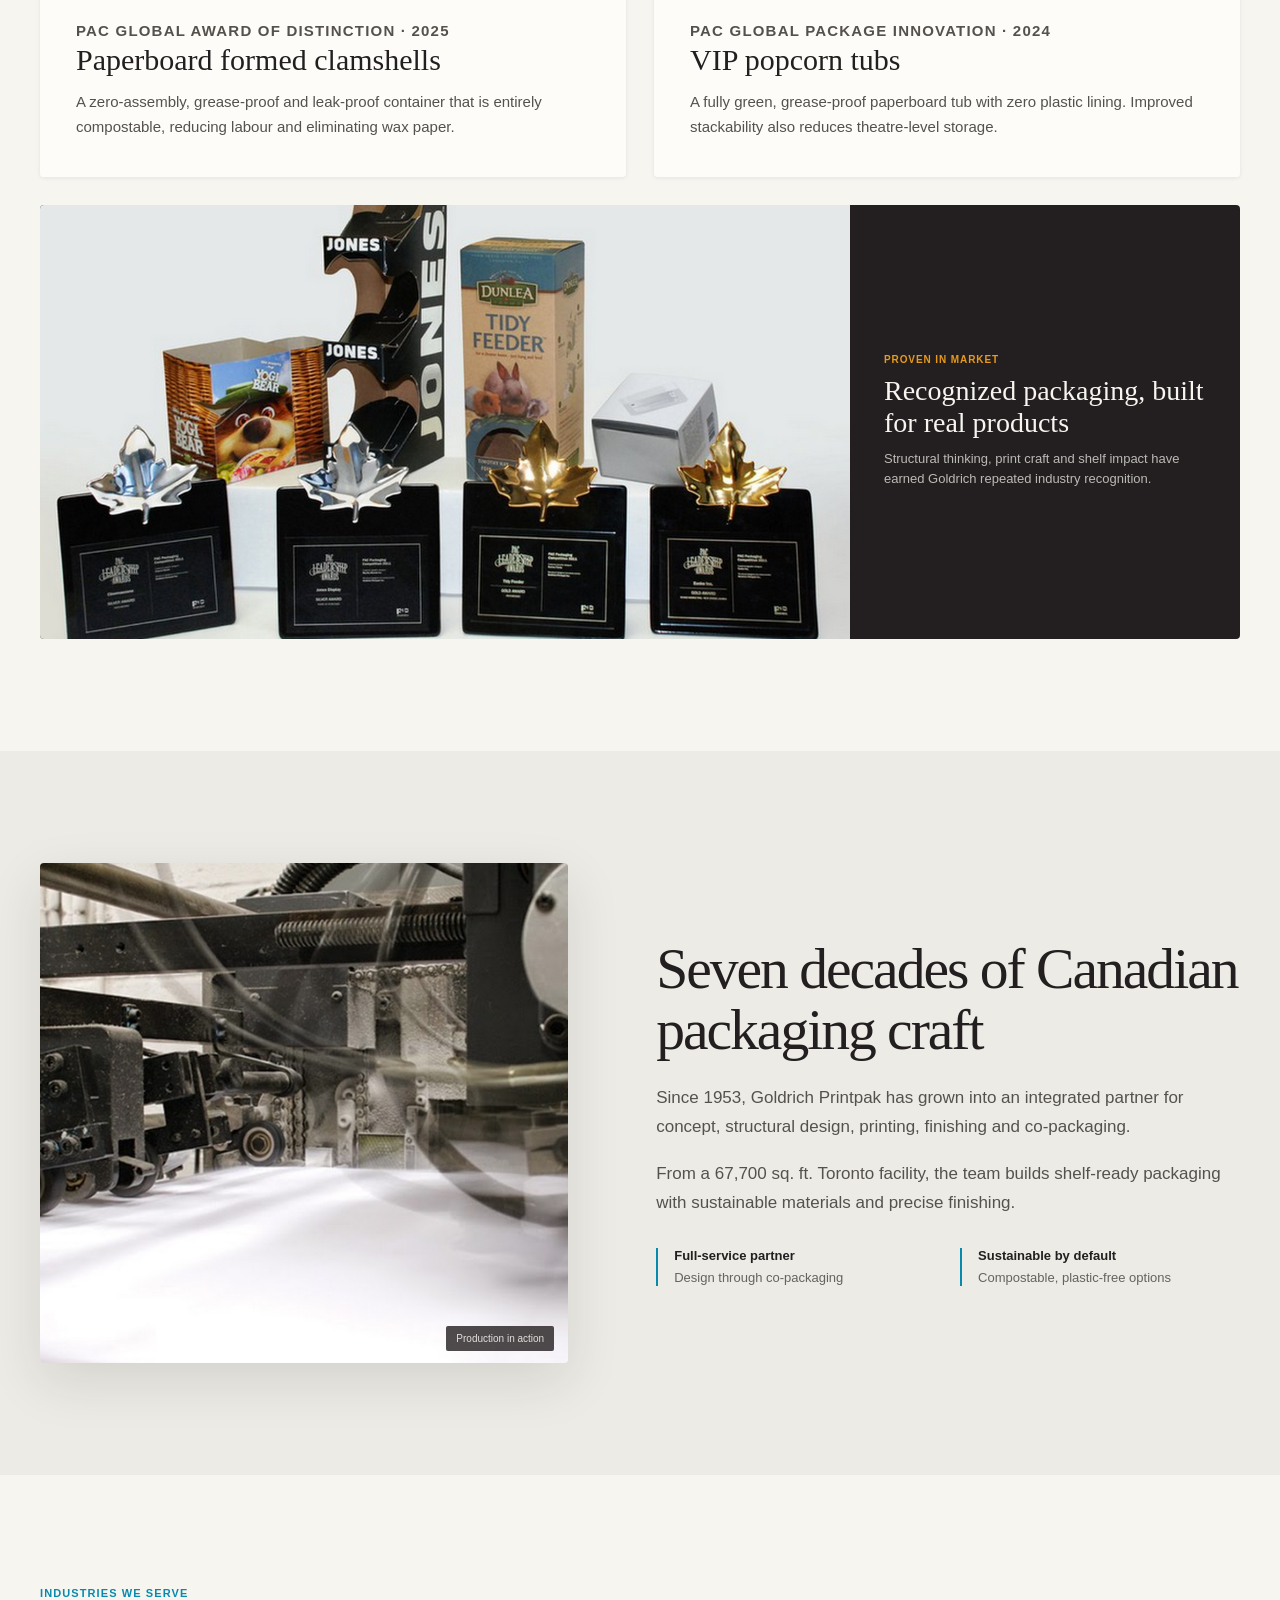
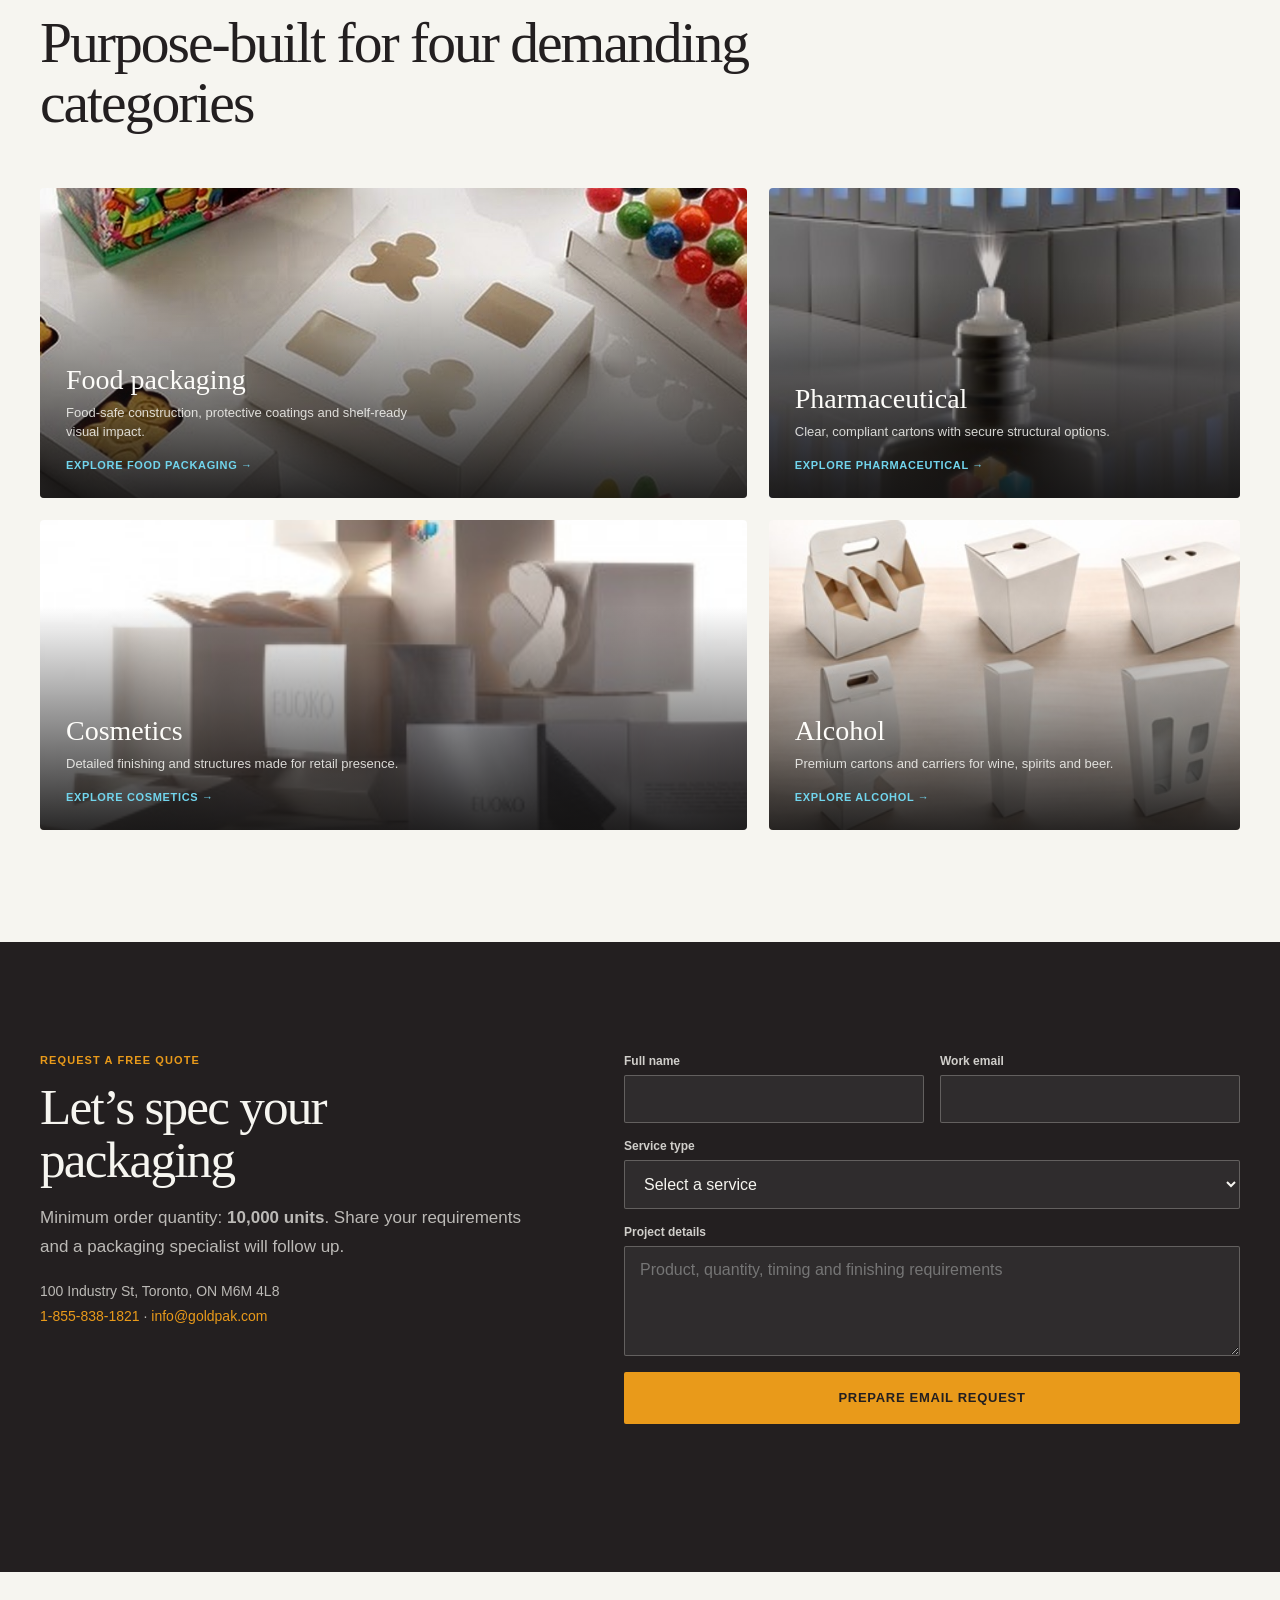
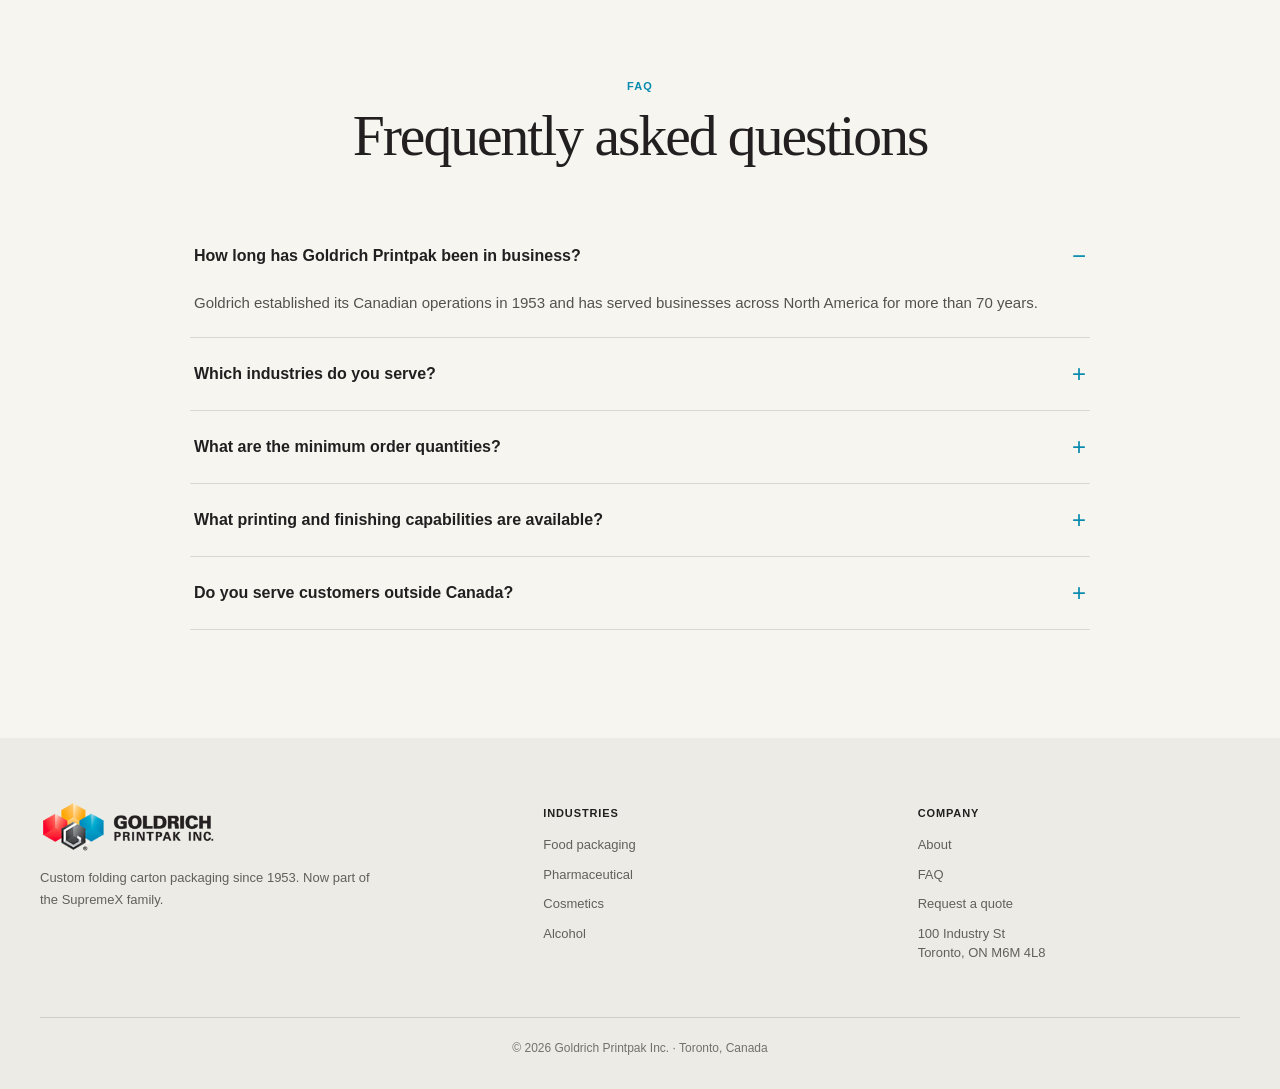
==== commit ee9fc634: "Enhance quote CTA" ====
--- a/index.html
+++ b/index.html
@@ -11,7 +11,7 @@
     *{box-sizing:border-box}html{scroll-behavior:smooth;scroll-padding-top:88px}body{margin:0;background:var(--paper);color:var(--ink);font-family:Arial,"Helvetica Neue",sans-serif;-webkit-font-smoothing:antialiased}body.menu-open{overflow:hidden}img{display:block;max-width:100%}a{color:inherit;text-decoration:none}button,input,select,textarea{font:inherit}::selection{background:var(--amber);color:var(--ink)}:focus-visible{outline:3px solid var(--cyan);outline-offset:3px}
     .shell{width:min(calc(100% - 80px),var(--max));margin-inline:auto}.eyebrow{margin:0 0 14px;color:var(--cyan);font-size:11px;font-weight:800;letter-spacing:.1em;text-transform:uppercase}.title{max-width:780px;margin:0;font-family:Georgia,serif;font-size:clamp(38px,4.5vw,58px);font-weight:400;letter-spacing:-.035em;line-height:1.05}.copy{max-width:64ch;color:var(--muted);font-size:17px;line-height:1.7}.btn{display:inline-flex;min-height:52px;align-items:center;justify-content:center;border:1.5px solid var(--ink);border-radius:2px;padding:0 26px;font-size:13px;font-weight:800;letter-spacing:.055em;text-transform:uppercase;transition:transform .2s,background .2s,color .2s;white-space:nowrap}.btn:hover{background:rgba(35,31,32,.06)}.btn:active{transform:translateY(1px)}.btn.dark{background:var(--ink);color:var(--paper)}.btn.dark:hover{border-color:var(--cyan);background:var(--cyan);color:var(--white)}
     .site-header{position:fixed;inset:0 0 auto;z-index:20;border-bottom:1px solid var(--line);background:rgba(246,245,240,.93);backdrop-filter:blur(12px);transform:translateY(0);transition:transform .36s cubic-bezier(.16,1,.3,1),box-shadow .25s}.site-header.hidden{transform:translateY(calc(-100% - 2px))}.site-header.scrolled{box-shadow:0 8px 26px rgba(35,31,32,.08)}.nav{height:76px;display:grid;grid-template-columns:auto 1fr auto;align-items:center;gap:34px}.logo{width:180px;height:54px;object-fit:contain;object-position:left}.links{display:flex;justify-content:center;gap:28px}.links a,.phone{font-size:14px;font-weight:700}.links a:hover{color:var(--cyan)}.actions{display:flex;align-items:center;gap:18px}.actions .btn{min-height:42px;padding-inline:20px}.menu{display:none;width:44px;height:44px;border:1px solid var(--line);background:transparent}.menu span{display:block;width:20px;height:2px;margin:4px auto;background:var(--ink)}
-    .hero{min-height:760px;padding:146px 0 84px}.hero-grid{display:grid;grid-template-columns:1.05fr .95fr;align-items:center;gap:clamp(44px,6vw,84px)}.canada{display:inline-flex;align-items:center;gap:13px;margin-bottom:22px;color:#d3132a}.canada img{width:72px;height:72px;border-radius:50%;object-fit:cover;box-shadow:0 7px 18px rgba(200,16,46,.12)}.canada-copy{display:grid;gap:4px}.canada-copy strong{font-size:13px;font-weight:900;letter-spacing:.075em;text-transform:uppercase}.canada-copy small{color:#766f6c;font-size:10px;font-weight:700;letter-spacing:.08em;text-transform:uppercase}h1{max-width:700px;margin:0 0 24px;font-family:Georgia,serif;font-size:clamp(52px,5.35vw,76px);font-weight:400;letter-spacing:-.045em;line-height:1.02}.rotating-word{display:inline-block;color:var(--cyan);white-space:nowrap}.rotating-word:after{content:"";display:inline-block;width:1px;height:.82em;margin-left:.06em;background:currentColor;animation:cursor-blink 1s steps(1,end) infinite;vertical-align:-.02em}@keyframes cursor-blink{50%{opacity:0}}.hero-copy{max-width:530px;margin:0 0 30px;color:var(--muted);font-size:18px;line-height:1.62}.hero-actions{display:flex;flex-wrap:wrap;gap:12px}.stats{display:grid;grid-template-columns:repeat(3,1fr);gap:22px;margin-top:42px;padding-top:28px;border-top:1px solid var(--line)}.stat strong{display:block;font-family:Georgia,serif;font-size:34px;font-weight:400}.stat span{color:#6d6a64;font-size:10px;font-weight:700;letter-spacing:.05em;text-transform:uppercase}.hero-visual{position:relative}.hero-visual>img{width:100%;height:570px;border-radius:4px;object-fit:cover;box-shadow:var(--shadow)}.award{position:absolute;right:-18px;bottom:28px;max-width:246px;border-radius:2px;background:var(--ink);padding:20px 22px;color:var(--paper);box-shadow:0 18px 38px rgba(35,31,32,.24)}.award small{display:block;margin-bottom:7px;color:var(--amber);font-size:10px;font-weight:800;letter-spacing:.09em;text-transform:uppercase}.award p{margin:0;font-family:Georgia,serif;font-size:19px;font-style:italic;line-height:1.35}
+    .hero{min-height:760px;padding:146px 0 84px}.hero-grid{display:grid;grid-template-columns:1.05fr .95fr;align-items:center;gap:clamp(44px,6vw,84px)}.canada{display:inline-flex;align-items:center;gap:13px;margin-bottom:22px;color:#d3132a}.canada img{width:72px;height:72px;border-radius:50%;object-fit:cover;box-shadow:0 7px 18px rgba(200,16,46,.12)}.canada-copy{display:grid;gap:4px}.canada-copy strong{font-size:13px;font-weight:900;letter-spacing:.075em;text-transform:uppercase}.canada-copy small{color:#766f6c;font-size:10px;font-weight:700;letter-spacing:.08em;text-transform:uppercase}h1{max-width:700px;margin:0 0 24px;font-family:Georgia,serif;font-size:clamp(52px,5.35vw,76px);font-weight:400;letter-spacing:-.045em;line-height:1.02}.rotating-word{display:inline-block;color:var(--cyan);white-space:nowrap}.rotating-word:after{content:"";display:inline-block;width:1px;height:.82em;margin-left:.06em;background:currentColor;animation:cursor-blink 1s steps(1,end) infinite;vertical-align:-.02em}@keyframes cursor-blink{50%{opacity:0}}.hero-copy{max-width:530px;margin:0 0 30px;color:var(--muted);font-size:18px;line-height:1.62}.hero-actions{display:flex;flex-wrap:wrap;gap:12px}.quote-cta{border-bottom:3px solid var(--cyan);box-shadow:0 10px 24px rgba(7,138,174,.17)}.quote-cta:hover{box-shadow:0 13px 30px rgba(7,138,174,.23);transform:translateY(-1px)}.quote-cta .cta-arrow{display:inline-block;margin-left:10px;transition:transform .25s cubic-bezier(.16,1,.3,1)}.quote-cta:hover .cta-arrow{transform:translateX(4px)}.quote-reassurance{margin:12px 0 0;color:#6d6a64;font-size:11px;font-weight:700;letter-spacing:.035em}.stats{display:grid;grid-template-columns:repeat(3,1fr);gap:22px;margin-top:38px;padding-top:28px;border-top:1px solid var(--line)}.stat strong{display:block;font-family:Georgia,serif;font-size:34px;font-weight:400}.stat span{color:#6d6a64;font-size:10px;font-weight:700;letter-spacing:.05em;text-transform:uppercase}.hero-visual{position:relative}.hero-visual>img{width:100%;height:570px;border-radius:4px;object-fit:cover;box-shadow:var(--shadow)}.award{position:absolute;right:-18px;bottom:28px;max-width:246px;border-radius:2px;background:var(--ink);padding:20px 22px;color:var(--paper);box-shadow:0 18px 38px rgba(35,31,32,.24)}.award small{display:block;margin-bottom:7px;color:var(--amber);font-size:10px;font-weight:800;letter-spacing:.09em;text-transform:uppercase}.award p{margin:0;font-family:Georgia,serif;font-size:19px;font-style:italic;line-height:1.35}
     .family{background:var(--supremex);color:#fff}.family .shell{min-height:86px;display:flex;align-items:center;justify-content:center;gap:22px;text-align:center}.family-kicker{font-size:11px;font-weight:800;letter-spacing:.11em;text-transform:uppercase;white-space:nowrap}.family-logo{width:188px;height:34px;object-fit:contain}.family p{margin:0;color:rgba(255,255,255,.88);font-size:14px}.divider{width:1px;height:32px;background:rgba(255,255,255,.34)}
     .section{padding:112px 0}.intro{margin-bottom:54px}.cards{display:grid;grid-template-columns:repeat(2,1fr);gap:28px}.card{overflow:hidden;border-radius:4px;background:var(--white);box-shadow:0 1px 4px rgba(35,31,32,.08)}.card>img{width:100%;height:340px;object-fit:cover;transition:transform .65s cubic-bezier(.16,1,.3,1)}.card>.product-photo{transform:scale(1.13)}.card:hover>.product-photo{transform:scale(1.17)}.card-body{position:relative;z-index:1;background:var(--white);padding:34px 36px 38px}.award-label{margin:0 0 10px;color:#a7620a;font-size:10px;font-weight:800;letter-spacing:.08em;text-transform:uppercase}.card h3{margin:0 0 12px;font-family:Georgia,serif;font-size:30px;font-weight:400}.card p{margin:0;color:var(--muted);font-size:15px;line-height:1.68}.proof{display:grid;grid-template-columns:1.35fr .65fr;min-height:270px;margin-top:28px;overflow:hidden;border-radius:4px;background:var(--ink);color:var(--paper)}.proof img{width:100%;height:100%;min-height:270px;object-fit:cover}.proof-copy{display:flex;flex-direction:column;justify-content:center;padding:34px}.proof small{margin-bottom:10px;color:var(--amber);font-size:10px;font-weight:800;letter-spacing:.09em;text-transform:uppercase}.proof h3{margin:0 0 10px;font-family:Georgia,serif;font-size:28px;font-weight:400;line-height:1.14}.proof p{margin:0;color:rgba(246,245,240,.72);font-size:13px;line-height:1.6}
     .about{background:var(--soft)}.about-grid{display:grid;grid-template-columns:.95fr 1.05fr;align-items:center;gap:clamp(50px,7vw,88px)}figure{position:relative;margin:0}figure img{width:100%;height:500px;border-radius:4px;object-fit:cover;box-shadow:var(--shadow)}figcaption{position:absolute;right:14px;bottom:12px;border-radius:2px;background:rgba(35,31,32,.8);padding:7px 10px;color:rgba(246,245,240,.88);font-size:10px}.about-copy .title{margin-bottom:24px}.about-copy p{margin:0 0 18px}.points{display:grid;grid-template-columns:repeat(2,1fr);gap:24px;margin-top:30px}.point{border-left:2px solid var(--cyan);padding-left:16px}.point strong{display:block;margin-bottom:5px;font-size:13px}.point span{color:#66635e;font-size:13px}
@@ -26,9 +26,9 @@
   </style>
 </head>
 <body>
-  <header class="site-header" id="header"><div class="shell nav"><a href="#top" aria-label="Goldrich Printpak home"><img class="logo" src="assets/logo.jpg" alt="Goldrich Printpak Inc." width="300" height="90"></a><nav class="links" aria-label="Primary"><a href="#innovations">Innovations</a><a href="#about">About</a><a href="#industries">Industries</a><a href="#faq">FAQ</a></nav><div class="actions"><a class="phone" href="tel:18558381821">1-855-838-1821</a><a class="btn dark" href="#quote">Get a quote</a><button class="menu" type="button" aria-label="Open navigation" aria-expanded="false"><span></span><span></span><span></span></button></div></div></header>
+  <header class="site-header" id="header"><div class="shell nav"><a href="#top" aria-label="Goldrich Printpak home"><img class="logo" src="assets/logo.jpg" alt="Goldrich Printpak Inc." width="300" height="90"></a><nav class="links" aria-label="Primary"><a href="#innovations">Innovations</a><a href="#about">About</a><a href="#industries">Industries</a><a href="#faq">FAQ</a></nav><div class="actions"><a class="phone" href="tel:18558381821">1-855-838-1821</a><a class="btn dark" href="#quote">Request a quote</a><button class="menu" type="button" aria-label="Open navigation" aria-expanded="false"><span></span><span></span><span></span></button></div></div></header>
   <main id="top">
-    <section class="hero"><div class="shell hero-grid"><div><div class="canada"><img src="assets/proudly-canadian.png" alt="Proudly Canadian" width="475" height="475"><span class="canada-copy"><strong>Canadian-made packaging</strong><small>Toronto · Since 1953</small></span></div><h1 aria-label="Award-winning packaging, built for the shelf.">Award-winning packaging, <em class="rotating-word" aria-hidden="true">built</em> for the shelf.</h1><p class="hero-copy">A Toronto team turning folding cartons into a competitive advantage for brands across North America.</p><div class="hero-actions"><a class="btn dark" href="#quote">Request a quote</a><a class="btn" href="tel:18558381821">Call 1-855-838-1821</a></div><div class="stats"><div class="stat"><strong>70+</strong><span>Years in business</span></div><div class="stat"><strong>67.7K</strong><span>Sq. ft. facility</span></div><div class="stat"><strong>4</strong><span>Industries served</span></div></div></div><div class="hero-visual"><img src="assets/hero-packaging.png" alt="Custom food, pharmaceutical, cosmetics and beverage cartons" width="1122" height="1402" fetchpriority="high"><div class="award"><small>PAC Global Award</small><p>Distinction, 2025 · Paperboard clamshells</p></div></div></div></section>
+    <section class="hero"><div class="shell hero-grid"><div><div class="canada"><img src="assets/proudly-canadian.png" alt="Proudly Canadian" width="475" height="475"><span class="canada-copy"><strong>Canadian-made packaging</strong><small>Toronto · Since 1953</small></span></div><h1 aria-label="Award-winning packaging, built for the shelf.">Award-winning packaging, <em class="rotating-word" aria-hidden="true">built</em> for the shelf.</h1><p class="hero-copy">A Toronto team turning folding cartons into a competitive advantage for brands across North America.</p><div class="hero-actions"><a class="btn dark quote-cta" href="#quote">Request a quote <span class="cta-arrow" aria-hidden="true">→</span></a><a class="btn" href="tel:18558381821">Call 1-855-838-1821</a></div><p class="quote-reassurance">Minimum 10,000 units · Response within one business day</p><div class="stats"><div class="stat"><strong>70+</strong><span>Years in business</span></div><div class="stat"><strong>67.7K</strong><span>Sq. ft. facility</span></div><div class="stat"><strong>4</strong><span>Industries served</span></div></div></div><div class="hero-visual"><img src="assets/hero-packaging.png" alt="Custom food, pharmaceutical, cosmetics and beverage cartons" width="1122" height="1402" fetchpriority="high"><div class="award"><small>PAC Global Award</small><p>Distinction, 2025 · Paperboard clamshells</p></div></div></div></section>
     <section class="family"><div class="shell"><span class="family-kicker">Now part of</span><img class="family-logo" src="assets/supremex-logo-white.svg" alt="SupremeX" width="188" height="34"><span class="divider"></span><p>Same Toronto team and facility, with greater scale to serve you.</p></div></section>
     <section class="section" id="innovations"><div class="shell"><div class="intro"><p class="eyebrow">Award-winning innovations</p><h2 class="title">Cost-saving breakthroughs, built to spec</h2></div><div class="cards"><article class="card"><img class="product-photo" src="assets/chicken.jpg" alt="Goldrich red compostable formed paperboard food clamshell" width="640" height="555" loading="lazy"><div class="card-body"><p class="award-label">PAC Global Award of Distinction · 2025</p><h3>Paperboard formed clamshells</h3><p>A zero-assembly, grease-proof and leak-proof container that is entirely compostable, reducing labour and eliminating wax paper.</p></div></article><article class="card"><img class="product-photo" src="assets/popcorn.jpg" alt="Goldrich VIP paperboard popcorn tubs" width="640" height="552" loading="lazy"><div class="card-body"><p class="award-label">PAC Global Package Innovation · 2024</p><h3>VIP popcorn tubs</h3><p>A fully green, grease-proof paperboard tub with zero plastic lining. Improved stackability also reduces theatre-level storage.</p></div></article></div><div class="proof"><img src="assets/awards-showcase.png" alt="Goldrich packaging displayed behind four packaging awards" width="1200" height="642" loading="lazy"><div class="proof-copy"><small>Proven in market</small><h3>Recognized packaging, built for real products</h3><p>Structural thinking, print craft and shelf impact have earned Goldrich repeated industry recognition.</p></div></div></div></section>
     <section class="section about" id="about"><div class="shell about-grid"><figure><img src="assets/real-press.png" alt="Goldrich equipment feeding paperboard through the press" width="1200" height="1301" loading="lazy"><figcaption>Production in action</figcaption></figure><div class="about-copy"><h2 class="title">Seven decades of Canadian packaging craft</h2><p class="copy">Since 1953, Goldrich Printpak has grown into an integrated partner for concept, structural design, printing, finishing and co-packaging.</p><p class="copy">From a 67,700 sq. ft. Toronto facility, the team builds shelf-ready packaging with sustainable materials and precise finishing.</p><div class="points"><div class="point"><strong>Full-service partner</strong><span>Design through co-packaging</span></div><div class="point"><strong>Sustainable by default</strong><span>Compostable, plastic-free options</span></div></div></div></div></section>
@@ -36,7 +36,7 @@
     <section class="section quote" id="quote"><div class="shell quote-grid"><div><p class="eyebrow">Request a free quote</p><h2 class="title">Let’s spec your packaging</h2><p class="copy">Minimum order quantity: <strong>10,000 units</strong>. Share your requirements and a packaging specialist will follow up.</p><div class="contact">100 Industry St, Toronto, ON M6M 4L8<br><a href="tel:18558381821">1-855-838-1821</a> · <a href="mailto:info@goldpak.com">info@goldpak.com</a></div></div><form class="form" id="quote-form"><div class="field"><label for="name">Full name</label><input id="name" name="name" autocomplete="name" required></div><div class="field"><label for="email">Work email</label><input id="email" name="email" type="email" autocomplete="email" required></div><div class="field full"><label for="service">Service type</label><select id="service" name="service" required><option value="">Select a service</option><option>Food packaging</option><option>Pharmaceutical packaging</option><option>Cosmetics packaging</option><option>Alcohol packaging</option><option>Custom packaging</option></select></div><div class="field full"><label for="message">Project details</label><textarea id="message" name="message" placeholder="Product, quantity, timing and finishing requirements"></textarea></div><button class="btn submit" type="submit">Prepare email request</button><p class="status" id="status" role="status" aria-live="polite"></p></form></div></section>
     <section class="shell faq" id="faq"><div class="intro"><p class="eyebrow">FAQ</p><h2 class="title">Frequently asked questions</h2></div><details open><summary>How long has Goldrich Printpak been in business?</summary><p>Goldrich established its Canadian operations in 1953 and has served businesses across North America for more than 70 years.</p></details><details><summary>Which industries do you serve?</summary><p>The team specializes in food, pharmaceutical, cosmetics and alcohol packaging, along with custom printing and folding-carton projects.</p></details><details><summary>What are the minimum order quantities?</summary><p>The minimum order quantity is 10,000 units, allowing cost-effective custom production while maintaining high quality.</p></details><details><summary>What printing and finishing capabilities are available?</summary><p>Capabilities include offset and digital printing, specialty finishes, embossing, foil stamping and custom die-cutting.</p></details><details><summary>Do you serve customers outside Canada?</summary><p>Yes. Goldrich is based in Toronto and serves clients throughout North America.</p></details></section>
   </main>
-  <footer><div class="shell"><div class="footer-grid"><div class="footer-brand"><img src="assets/logo.jpg" alt="Goldrich Printpak Inc." width="300" height="90"><p>Custom folding carton packaging since 1953. Now part of the SupremeX family.</p></div><div class="footer-col"><h3>Industries</h3><a href="#industries">Food packaging</a><a href="#industries">Pharmaceutical</a><a href="#industries">Cosmetics</a><a href="#industries">Alcohol</a></div><div class="footer-col"><h3>Company</h3><a href="#about">About</a><a href="#faq">FAQ</a><a href="#quote">Get a quote</a><address>100 Industry St<br>Toronto, ON M6M 4L8</address></div></div><div class="copyright">© <span id="year"></span> Goldrich Printpak Inc. · Toronto, Canada</div></div></footer>
+  <footer><div class="shell"><div class="footer-grid"><div class="footer-brand"><img src="assets/logo.jpg" alt="Goldrich Printpak Inc." width="300" height="90"><p>Custom folding carton packaging since 1953. Now part of the SupremeX family.</p></div><div class="footer-col"><h3>Industries</h3><a href="industries/food.html">Food packaging</a><a href="industries/pharmaceutical.html">Pharmaceutical</a><a href="industries/cosmetics.html">Cosmetics</a><a href="industries/alcohol.html">Alcohol</a></div><div class="footer-col"><h3>Company</h3><a href="#about">About</a><a href="#faq">FAQ</a><a href="#quote">Request a quote</a><address>100 Industry St<br>Toronto, ON M6M 4L8</address></div></div><div class="copyright">© <span id="year"></span> Goldrich Printpak Inc. · Toronto, Canada</div></div></footer>
   <script>
     const header=document.querySelector('#header'),menu=document.querySelector('.menu'),reduced=matchMedia('(prefers-reduced-motion: reduce)').matches;let touchY=0;
     const rotatingWord=document.querySelector('.rotating-word'),rotationWords=['built','designed','crafted'];
